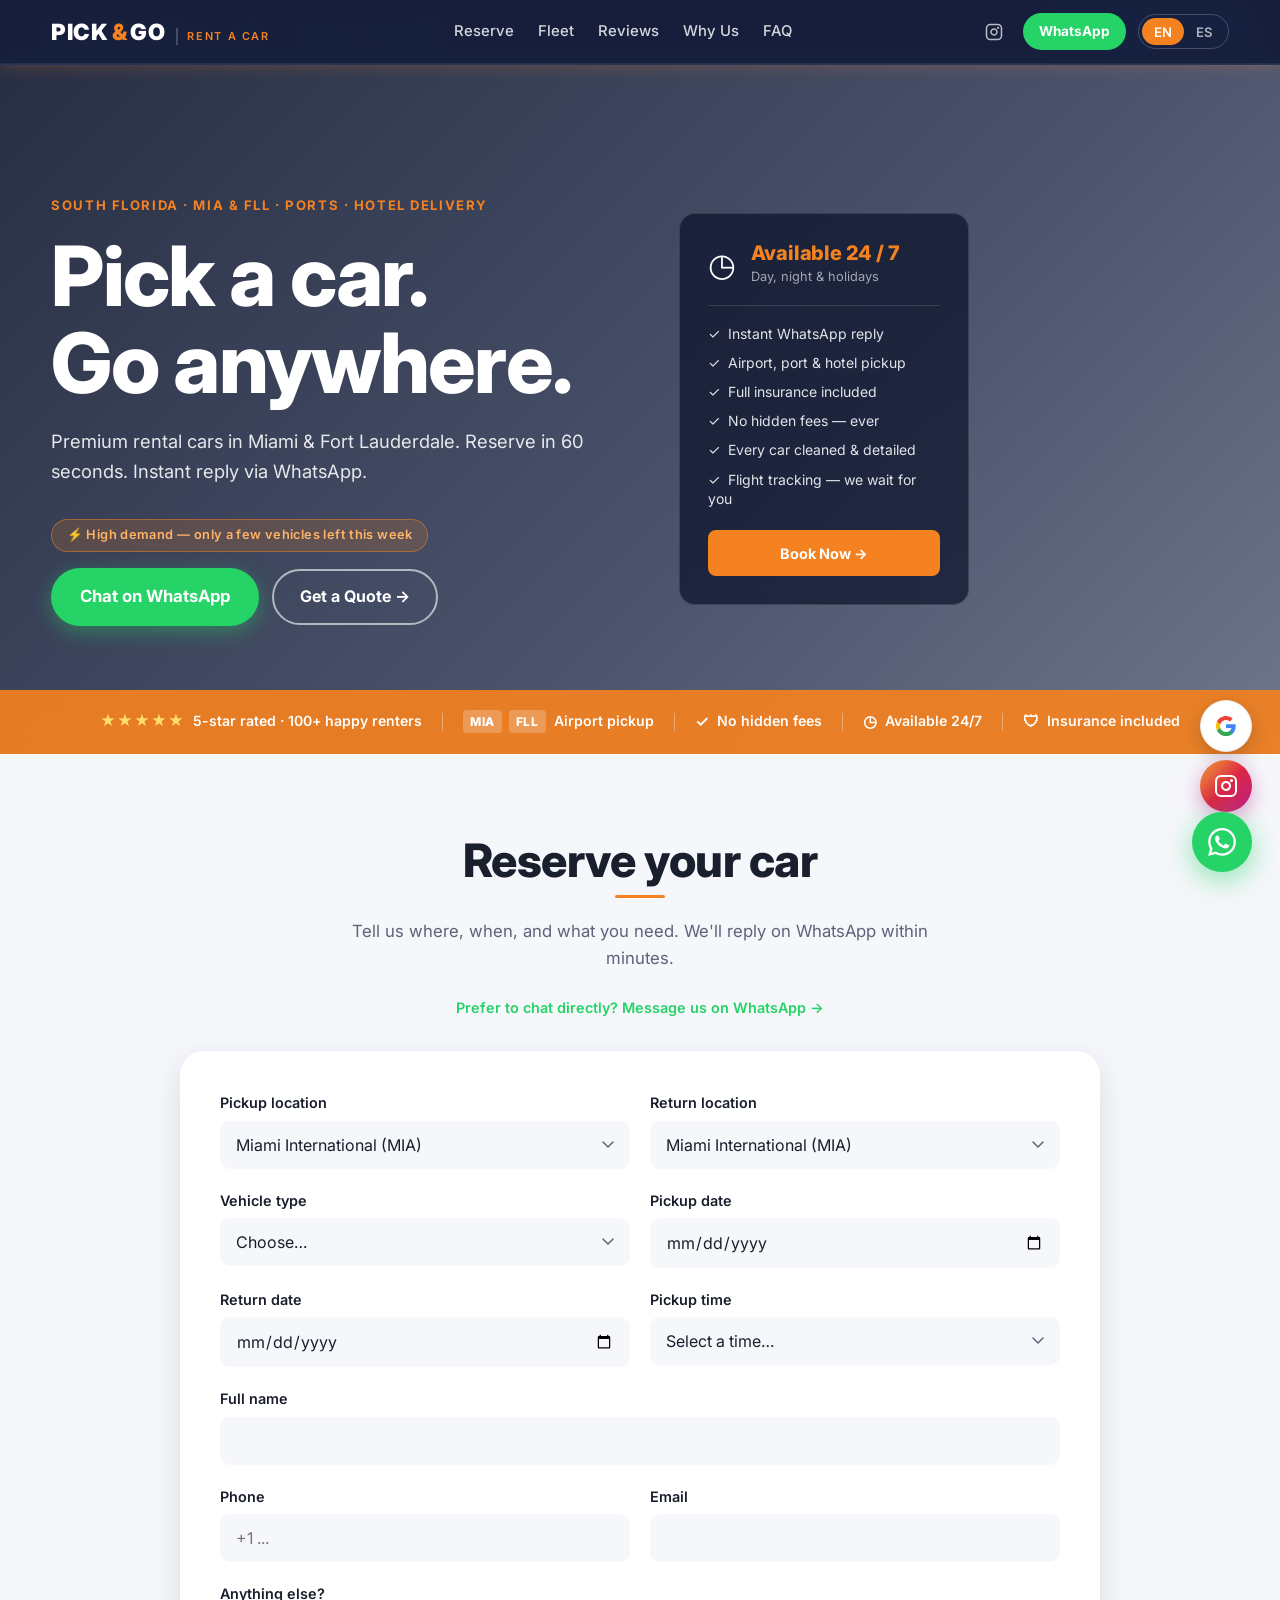
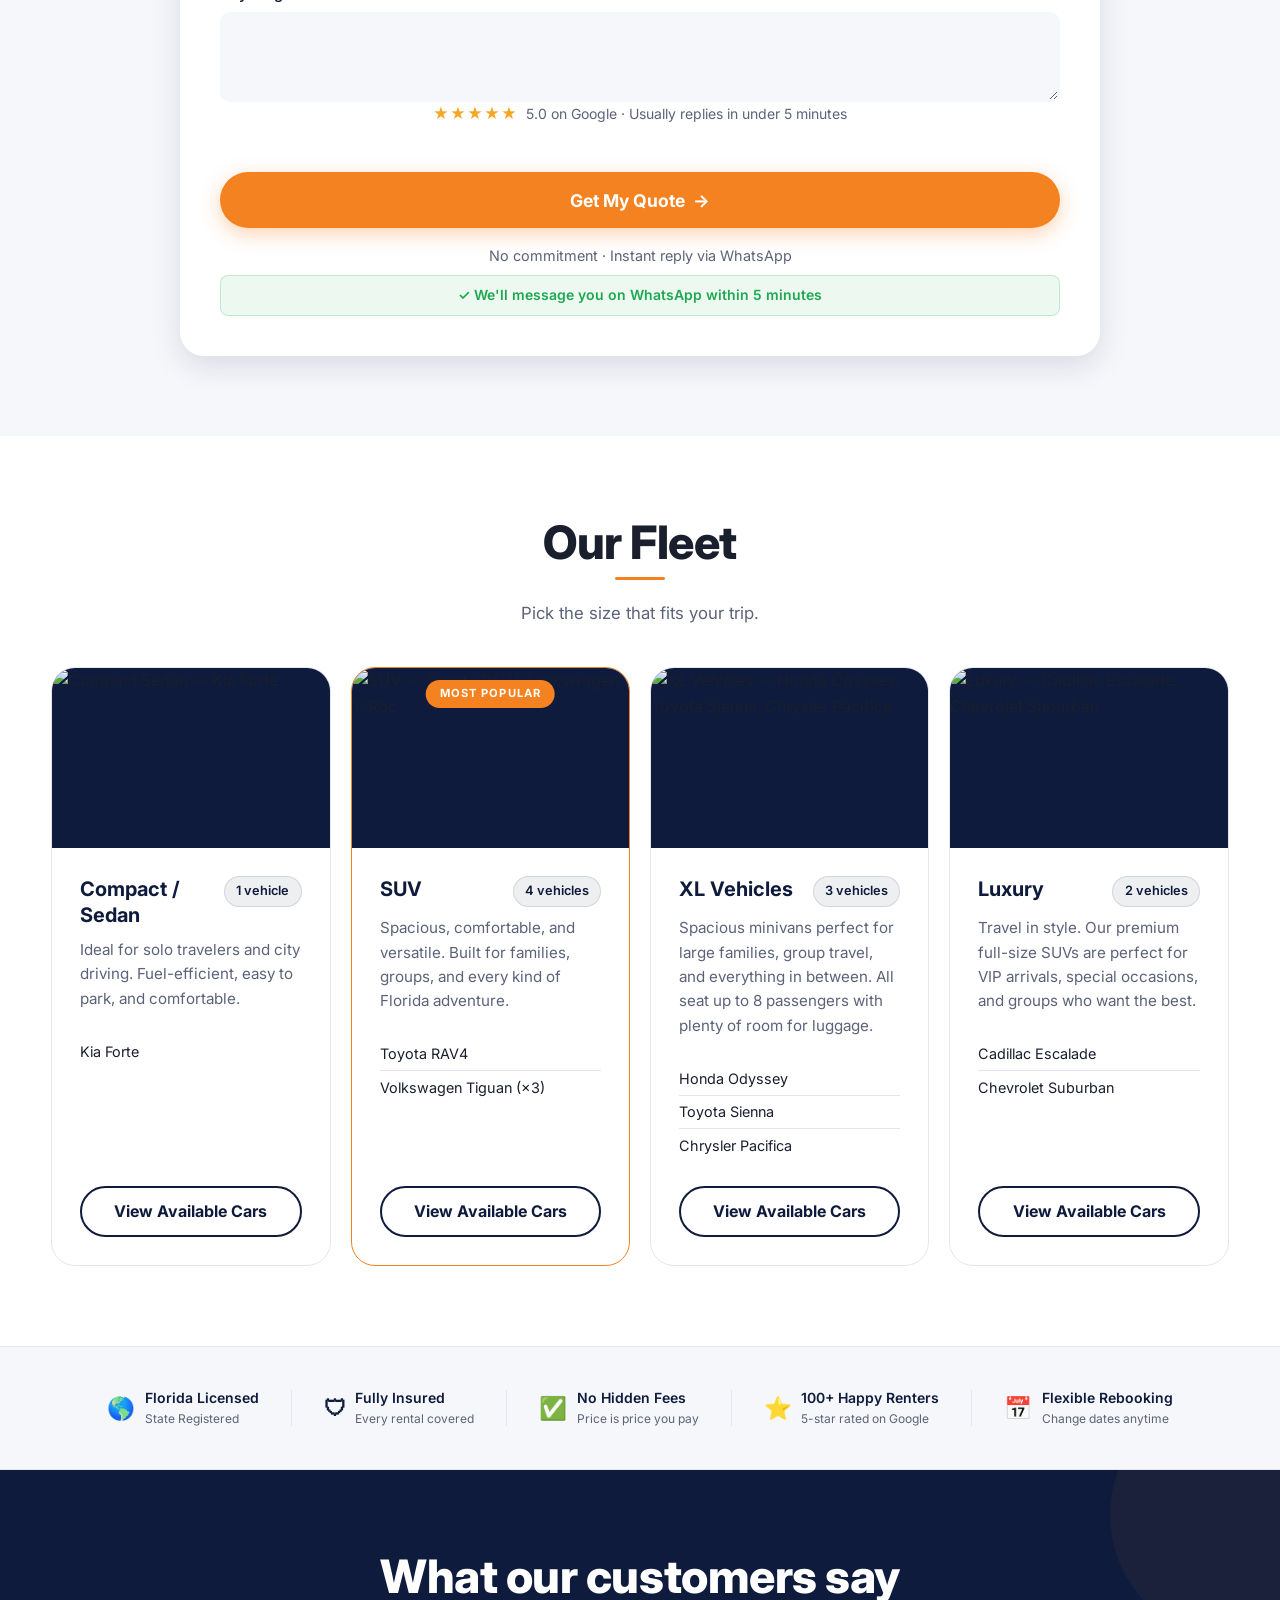
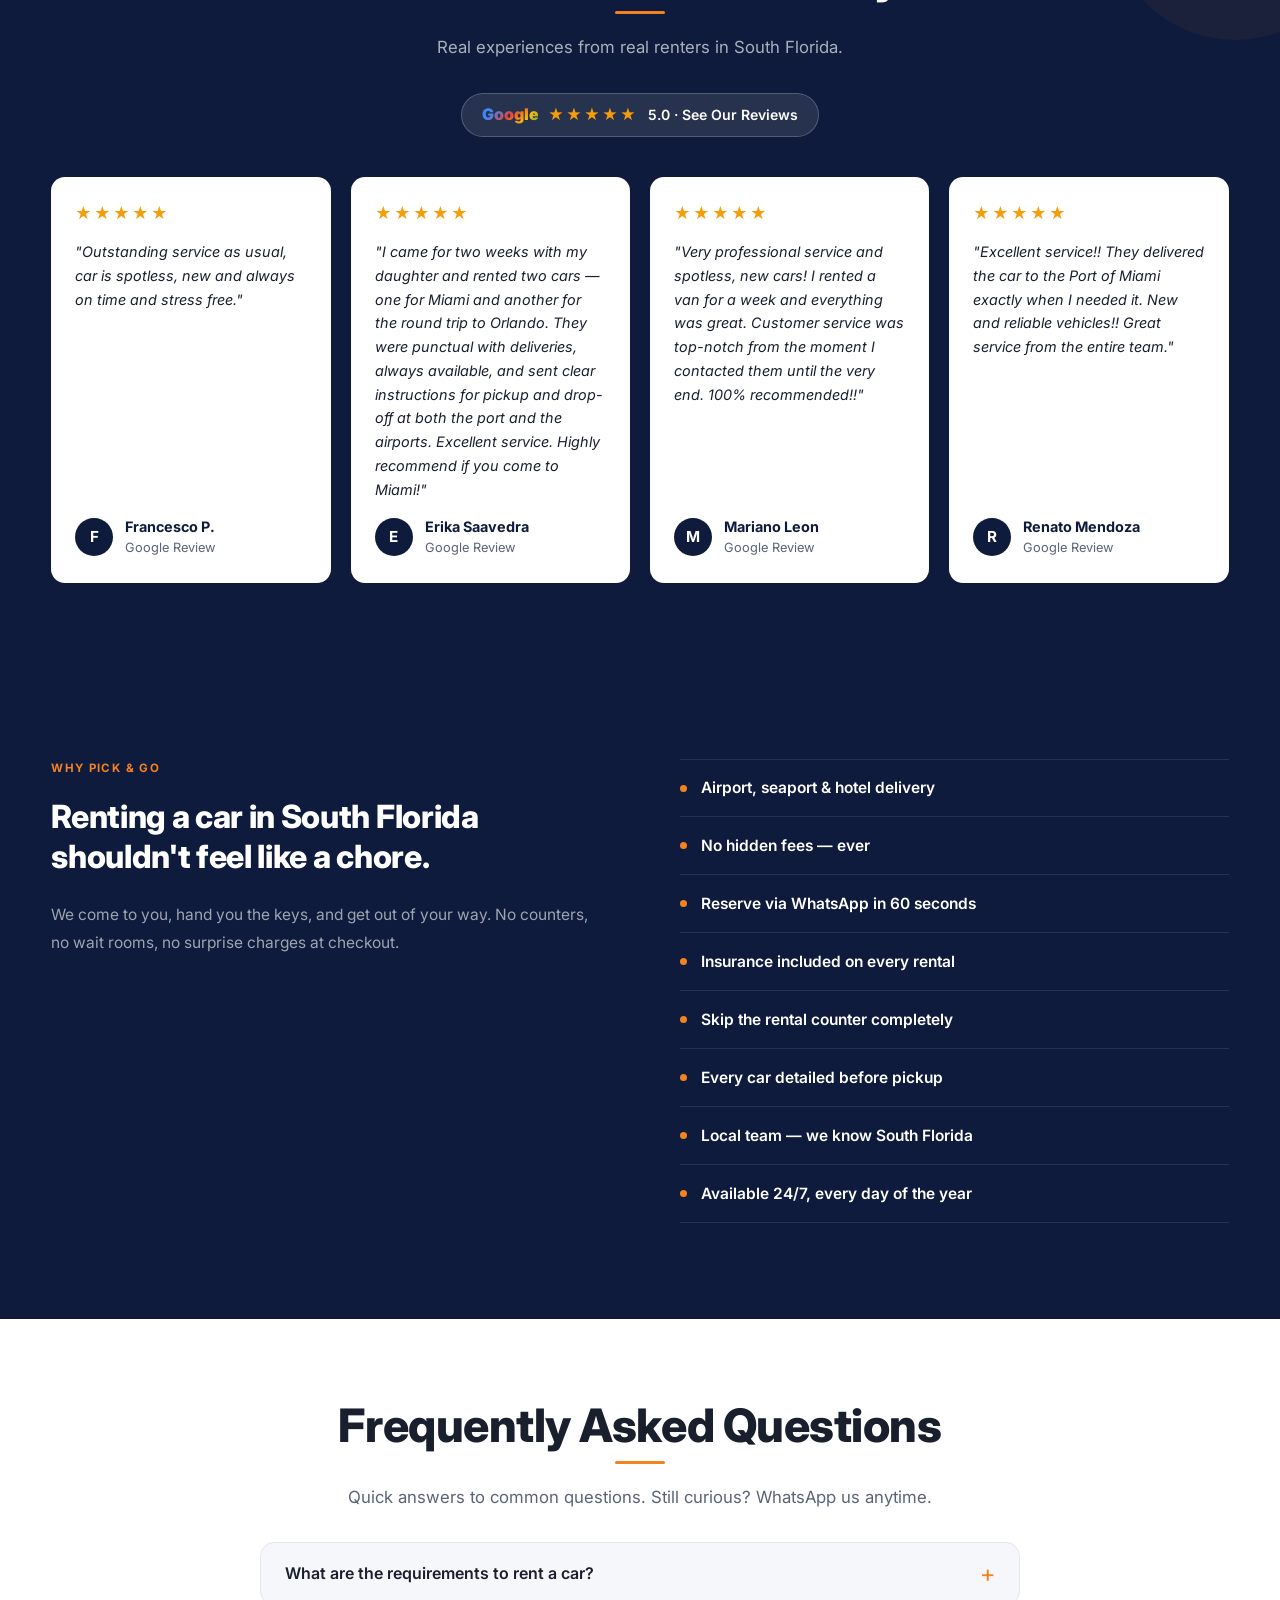
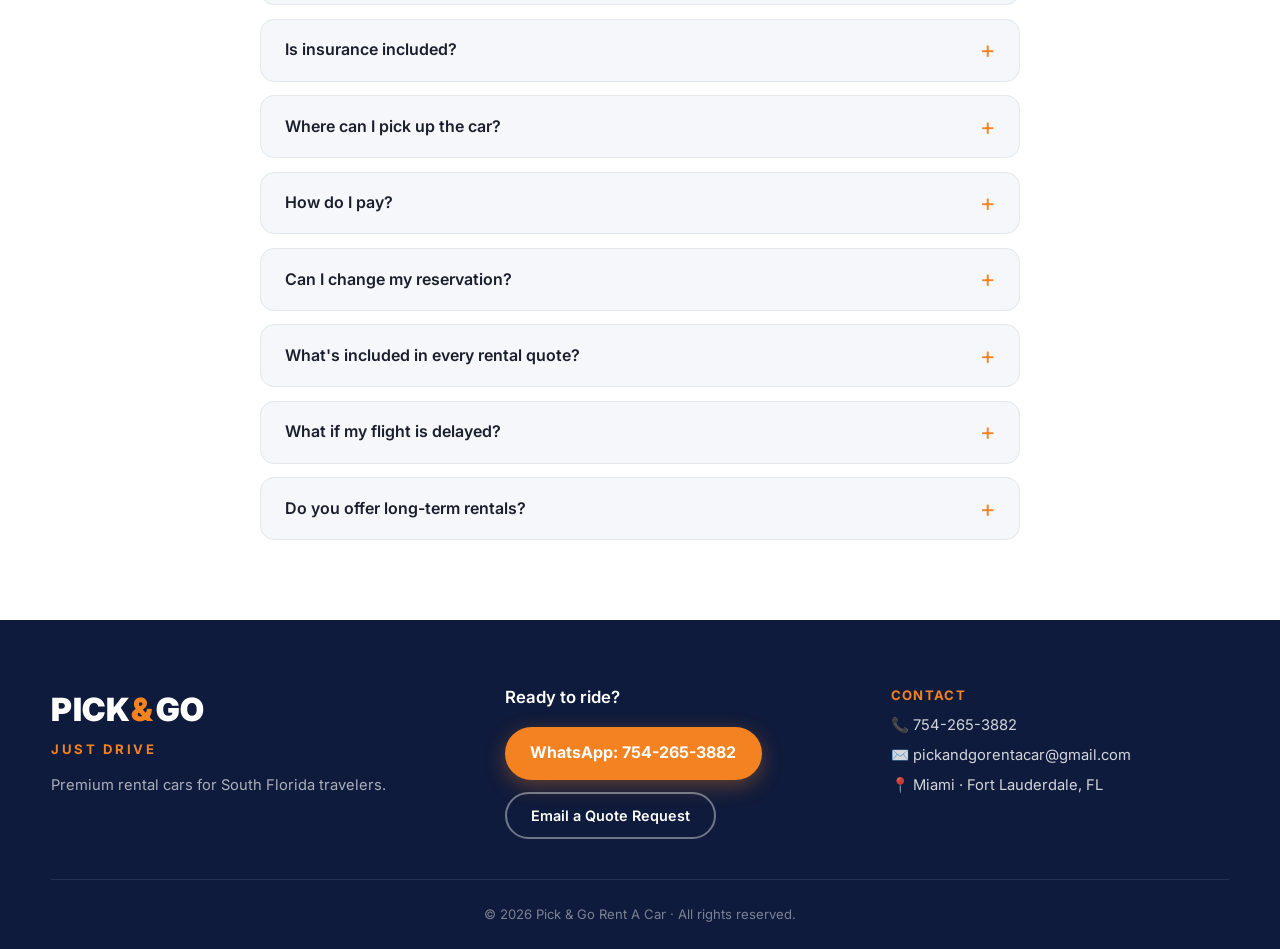
==== index.html @ 14bf7887 "Fix: accurate cancellation policy, 24/7 copy, bilingual urgency badge, clean WhatsApp message, auto " ====
<!DOCTYPE html>
<html lang="en">
<head>
  <meta charset="UTF-8" />
  <meta name="viewport" content="width=device-width, initial-scale=1.0" />
  <title>Pick &amp; Go | Alquiler de Autos Miami — Car Rental MIA, FLL &amp; Cruise Ports</title>
  <meta name="description" content="Renta de autos en Miami y Fort Lauderdale. Entrega en aeropuerto MIA, FLL, puertos y hoteles. Disponibles 24/7. Sin filas, sin cargos ocultos. Car rental South Florida — book via WhatsApp in 60 seconds." />

  <!-- Open Graph / Meta Ads -->
  <meta property="og:type" content="website" />
  <meta property="og:site_name" content="Pick &amp; Go Rent A Car" />
  <meta property="og:title" content="Pick &amp; Go Rent A Car — South Florida's Best Rental" />
  <meta property="og:description" content="Premium rental cars in Miami &amp; Fort Lauderdale. Meet you at the airport. No hidden fees. Book via WhatsApp in 60 seconds." />
  <meta property="og:image" content="https://images.unsplash.com/photo-1617170708704-3189ba27e822?w=1200&q=80&auto=format&fit=crop" />
  <meta property="og:url" content="https://www.pickandgorentals.com/" />
  <meta name="twitter:card" content="summary_large_image" />

  <!-- =====================================================
    META PIXEL — Paste your Pixel ID here before launching ads
    Replace YOUR_PIXEL_ID with the number from Meta Events Manager
    =====================================================
  <script>
    !function(f,b,e,v,n,t,s){if(f.fbq)return;n=f.fbq=function(){n.callMethod?
    n.callMethod.apply(n,arguments):n.queue.push(arguments)};if(!f._fbq)f._fbq=n;
    n.push=n;n.loaded=!0;n.version='2.0';n.queue=[];t=b.createElement(e);t.async=!0;
    t.src=v;s=b.getElementsByTagName(e)[0];s.parentNode.insertBefore(t,s)}(window,
    document,'script','https://connect.facebook.net/en_US/fbevents.js');
    fbq('init', 'YOUR_PIXEL_ID');
    fbq('track', 'PageView');
  </script>
  <noscript><img height="1" width="1" style="display:none"
    src="https://www.facebook.com/tr?id=YOUR_PIXEL_ID&ev=PageView&noscript=1"/></noscript>
  -->

  <link rel="canonical" href="https://www.pickandgorentals.com/" />
  <meta name="google-site-verification" content="sjt4psduFDOPT5f1O_OFgKk6bYY7XU_EoglrVCyi290" />
  <link rel="preconnect" href="https://fonts.googleapis.com">
  <link rel="preconnect" href="https://fonts.gstatic.com" crossorigin>
  <link href="https://fonts.googleapis.com/css2?family=Inter:wght@400;500;600;700;800;900&display=swap" rel="stylesheet">
  <link rel="stylesheet" href="styles.css" />
  <script type="application/ld+json">
  {
    "@context": "https://schema.org",
    "@graph": [
      {
        "@type": ["LocalBusiness", "CarRental"],
        "@id": "https://www.pickandgorentals.com/#business",
        "name": "Pick & Go Rent A Car",
        "url": "https://www.pickandgorentals.com/",
        "telephone": "+17542653882",
        "email": "pickandgorentacar@gmail.com",
        "description": "South Florida car rental available 24/7. Airport pickup at Miami (MIA) and Fort Lauderdale (FLL), Port of Miami, Port of Fort Lauderdale, and hotel delivery. No hidden fees. Full collision and liability insurance included. Flight tracking. Book via WhatsApp in 60 seconds.",
        "priceRange": "$$",
        "currenciesAccepted": "USD",
        "paymentAccepted": "Credit Card",
        "openingHours": "Mo-Su 00:00-23:59",
        "areaServed": [
          {"@type": "City", "name": "Miami", "addressRegion": "FL"},
          {"@type": "City", "name": "Fort Lauderdale", "addressRegion": "FL"},
          {"@type": "City", "name": "Weston", "addressRegion": "FL"},
          {"@type": "State", "name": "South Florida"}
        ],
        "address": {
          "@type": "PostalAddress",
          "addressLocality": "Weston",
          "addressRegion": "FL",
          "addressCountry": "US"
        },
        "sameAs": ["https://www.instagram.com/pickandgo_rentacar"],
        "aggregateRating": {
          "@type": "AggregateRating",
          "ratingValue": "5.0",
          "reviewCount": "4",
          "bestRating": "5",
          "worstRating": "1"
        },
        "hasOfferCatalog": {
          "@type": "OfferCatalog",
          "name": "Rental Vehicles",
          "itemListElement": [
            {
              "@type": "Offer",
              "name": "Sedan — Kia Forte",
              "description": "Compact sedan, seats 5. Perfect for solo travelers or couples visiting Miami."
            },
            {
              "@type": "Offer",
              "name": "SUV — Toyota RAV4 / Volkswagen Tiguan",
              "description": "Mid-size SUV, seats 5. Ideal for families and groups exploring South Florida."
            },
            {
              "@type": "Offer",
              "name": "XL Minivan — Honda Odyssey / Toyota Sienna / Chrysler Pacifica",
              "description": "Full-size minivan, seats 7–8. Best for large families and groups arriving at MIA or FLL."
            },
            {
              "@type": "Offer",
              "name": "Luxury SUV — Cadillac Escalade / Chevrolet Suburban",
              "description": "Premium full-size SUV, seats 7–8. Luxury travel in Miami with all amenities included."
            }
          ]
        }
      },
      {
        "@type": "FAQPage",
        "@id": "https://www.pickandgorentals.com/#faq",
        "mainEntity": [
          {
            "@type": "Question",
            "name": "What are the requirements to rent a car?",
            "acceptedAnswer": {
              "@type": "Answer",
              "text": "Driver must be 21 or older with a valid driver's license (any country, Latin alphabet) and a major credit card in their own name. We may request a refundable security deposit at pickup."
            }
          },
          {
            "@type": "Question",
            "name": "Is insurance included in the rental?",
            "acceptedAnswer": {
              "@type": "Answer",
              "text": "Yes, every rental comes with full collision and liability insurance. No add-ons needed."
            }
          },
          {
            "@type": "Question",
            "name": "Where can I pick up the car?",
            "acceptedAnswer": {
              "@type": "Answer",
              "text": "Miami International Airport (MIA), Fort Lauderdale Airport (FLL), Port of Miami, Port of Fort Lauderdale, or your hotel or residence. We meet you at arrivals — no shuttle, no walk, no wait."
            }
          },
          {
            "@type": "Question",
            "name": "How do I pay for my rental?",
            "acceptedAnswer": {
              "@type": "Answer",
              "text": "We accept all major credit cards. The card must be in the primary driver's name. A refundable security deposit is held at pickup and released after the car is returned."
            }
          },
          {
            "@type": "Question",
            "name": "Can I change or cancel my reservation?",
            "acceptedAnswer": {
              "@type": "Answer",
              "text": "Yes — you can change your reservation to a different date at any time. The amount paid stays as credit toward your rescheduled rental. All reservations are non-refundable. Please notify us at least 2 days before your original pickup date."
            }
          },
          {
            "@type": "Question",
            "name": "What is included in every rental quote?",
            "acceptedAnswer": {
              "@type": "Answer",
              "text": "Every quote includes: full collision and liability insurance, unlimited mileage within Florida, all toll fees covered (no SunPass needed), one additional registered driver at no extra charge, and airport, seaport, and hotel delivery fees. The price quoted is the price you pay — no hidden fees."
            }
          },
          {
            "@type": "Question",
            "name": "What happens if my flight is delayed?",
            "acceptedAnswer": {
              "@type": "Answer",
              "text": "We track your flight. Whether you land early or late, we will be there. No extra charge for flight delays."
            }
          },
          {
            "@type": "Question",
            "name": "Do you offer weekly or monthly rental rates?",
            "acceptedAnswer": {
              "@type": "Answer",
              "text": "Yes — weekly and monthly rates are available with a discount. Mention your dates in the inquiry form and we will send a custom quote."
            }
          }
        ]
      }
    ]
  }
  </script>
</head>
<body>

  <!-- ============ HEADER ============ -->
  <header class="site-header" id="site-header">
    <div class="container header-inner">
      <a href="#top" class="brand">
        <span class="brand-pick">PICK</span><span class="brand-amp">&amp;</span><span class="brand-go">GO</span>
        <span class="brand-tag">RENT A CAR</span>
      </a>
      <nav class="header-nav" aria-label="Primary">
        <a href="#reserve" data-i18n="nav.reserve">Reserve</a>
        <a href="#fleet" data-i18n="nav.fleet">Fleet</a>
        <a href="#reviews" data-i18n="nav.reviews">Reviews</a>
        <a href="#why" data-i18n="nav.why">Why Us</a>
        <a href="#faq" data-i18n="nav.faq">FAQ</a>
      </nav>
      <div class="header-right">
        <a class="btn-ig-header"
           href="https://instagram.com/pickandgo_rentacar"
           target="_blank" rel="noopener" aria-label="Instagram @pickandgo_rentacar">
          <svg width="18" height="18" viewBox="0 0 24 24" fill="none" stroke="currentColor" stroke-width="2" stroke-linecap="round" stroke-linejoin="round" aria-hidden="true"><rect x="2" y="2" width="20" height="20" rx="5" ry="5"/><path d="M16 11.37A4 4 0 1 1 12.63 8 4 4 0 0 1 16 11.37z"/><line x1="17.5" y1="6.5" x2="17.51" y2="6.5" stroke-width="3"/></svg>
        </a>
        <a class="btn btn-wa-header"
           href="https://wa.me/17542653882?text=Hi%20Pick%20%26%20Go%20%E2%80%94%20I%27d%20like%20to%20rent%20a%20car."
           target="_blank" rel="noopener" data-i18n="nav.whatsapp">
          WhatsApp
        </a>
        <div class="lang-switch" role="group" aria-label="Language">
          <button type="button" class="lang-btn is-active" data-lang="en">EN</button>
          <button type="button" class="lang-btn" data-lang="es">ES</button>
        </div>
        <button class="nav-toggle" id="nav-toggle" aria-label="Open menu" aria-expanded="false" aria-controls="mobile-nav">
          <span class="hamburger-bar"></span>
          <span class="hamburger-bar"></span>
          <span class="hamburger-bar"></span>
        </button>
      </div>
    </div>
  </header>

  <!-- ============ STICKY DESKTOP BOOK BAR ============ -->
  <div class="sticky-book-bar" id="stickyBookBar">
    <span class="sticky-tagline">South Florida's fastest car rental — meet you at the airport</span>
    <a href="https://wa.me/17542653882?text=Hi%20Pick%20%26%20Go%20%E2%80%94%20I%27d%20like%20to%20rent%20a%20car."
       class="btn-sticky-wa" target="_blank" rel="noopener">
      <svg width="16" height="16" viewBox="0 0 24 24" fill="currentColor"><path d="M17.472 14.382c-.297-.149-1.758-.867-2.03-.967-.273-.099-.471-.148-.67.15-.197.297-.767.966-.94 1.164-.173.199-.347.223-.644.075-.297-.15-1.255-.463-2.39-1.475-.883-.788-1.48-1.761-1.653-2.059-.173-.297-.018-.458.13-.606.134-.133.298-.347.446-.52.149-.174.198-.298.298-.497.099-.198.05-.371-.025-.52-.075-.149-.669-1.612-.916-2.207-.242-.579-.487-.5-.669-.51-.173-.008-.371-.01-.57-.01-.198 0-.52.074-.792.372-.272.297-1.04 1.016-1.04 2.479 0 1.462 1.065 2.875 1.213 3.074.149.198 2.096 3.2 5.077 4.487.709.306 1.262.489 1.694.625.712.227 1.36.195 1.871.118.571-.085 1.758-.719 2.006-1.413.248-.694.248-1.289.173-1.413-.074-.124-.272-.198-.57-.347m-5.421 7.403h-.004a9.87 9.87 0 01-5.031-1.378l-.361-.214-3.741.982.998-3.648-.235-.374a9.86 9.86 0 01-1.51-5.26c.001-5.45 4.436-9.884 9.888-9.884 2.64 0 5.122 1.03 6.988 2.898a9.825 9.825 0 012.893 6.994c-.003 5.45-4.437 9.884-9.885 9.884m8.413-18.297A11.815 11.815 0 0012.05 0C5.495 0 .16 5.335.157 11.892c0 2.096.547 4.142 1.588 5.945L.057 24l6.305-1.654a11.882 11.882 0 005.683 1.448h.005c6.554 0 11.89-5.335 11.893-11.893a11.821 11.821 0 00-3.48-8.413Z"/></svg>
      Book on WhatsApp
    </a>
  </div>

  <!-- ============ MOBILE NAV DRAWER ============ -->
  <div class="mobile-nav" id="mobile-nav" aria-hidden="true">
    <nav class="mobile-nav-links">
      <a href="#reserve" data-i18n="nav.reserve">Reserve</a>
      <a href="#fleet" data-i18n="nav.fleet">Fleet</a>
      <a href="#reviews" data-i18n="nav.reviews">Reviews</a>
      <a href="#why" data-i18n="nav.why">Why Us</a>
      <a href="#faq" data-i18n="nav.faq">FAQ</a>
    </nav>
    <a class="btn btn-primary btn-wa-mobile"
       href="https://wa.me/17542653882?text=Hi%20Pick%20%26%20Go%20%E2%80%94%20I%27d%20like%20to%20rent%20a%20car."
       target="_blank" rel="noopener" data-i18n="mobile.ctaDrawer">
      Chat on WhatsApp: 754-265-3882
    </a>
  </div>

  <!-- ============ HERO ============ -->
  <section id="top" class="hero">
    <div class="hero-bg" aria-hidden="true"></div>
    <div class="hero-overlay" aria-hidden="true"></div>
    <div class="container hero-inner">
      <div class="hero-text">
        <span class="eyebrow" data-i18n="hero.eyebrow">South Florida · MIA &amp; FLL · Ports · Hotel Delivery</span>
        <h1 data-i18n="hero.title">Pick a car.<br/>Go anywhere.</h1>
        <p data-i18n="hero.subtitle">Premium rental cars in Miami &amp; Fort Lauderdale. Reserve in 60 seconds. Instant reply via WhatsApp.</p>
        <div class="hero-urgency" data-i18n="hero.urgency">&#9889; High demand — only a few vehicles left this week</div>
        <div class="hero-cta-group">
          <a href="https://wa.me/17542653882?text=Hi%20Pick%20%26%20Go%20%E2%80%94%20I%27d%20like%20to%20rent%20a%20car."
             class="btn btn-wa-hero" target="_blank" rel="noopener" data-i18n="hero.ctaWa">
            <svg class="wa-icon" width="20" height="20" viewBox="0 0 24 24" fill="currentColor"><path d="M17.472 14.382c-.297-.149-1.758-.867-2.03-.967-.273-.099-.471-.148-.67.15-.197.297-.767.966-.94 1.164-.173.199-.347.223-.644.075-.297-.15-1.255-.463-2.39-1.475-.883-.788-1.48-1.761-1.653-2.059-.173-.297-.018-.458.13-.606.134-.133.298-.347.446-.52.149-.174.198-.298.298-.497.099-.198.05-.371-.025-.52-.075-.149-.669-1.612-.916-2.207-.242-.579-.487-.5-.669-.51-.173-.008-.371-.01-.57-.01-.198 0-.52.074-.792.372-.272.297-1.04 1.016-1.04 2.479 0 1.462 1.065 2.875 1.213 3.074.149.198 2.096 3.2 5.077 4.487.709.306 1.262.489 1.694.625.712.227 1.36.195 1.871.118.571-.085 1.758-.719 2.006-1.413.248-.694.248-1.289.173-1.413-.074-.124-.272-.198-.57-.347m-5.421 7.403h-.004a9.87 9.87 0 01-5.031-1.378l-.361-.214-3.741.982.998-3.648-.235-.374a9.86 9.86 0 01-1.51-5.26c.001-5.45 4.436-9.884 9.888-9.884 2.64 0 5.122 1.03 6.988 2.898a9.825 9.825 0 012.893 6.994c-.003 5.45-4.437 9.884-9.885 9.884m8.413-18.297A11.815 11.815 0 0012.05 0C5.495 0 .16 5.335.157 11.892c0 2.096.547 4.142 1.588 5.945L.057 24l6.305-1.654a11.882 11.882 0 005.683 1.448h.005c6.554 0 11.89-5.335 11.893-11.893a11.821 11.821 0 00-3.48-8.413Z"/></svg>
            Chat on WhatsApp
          </a>
          <a href="#reserve" class="btn btn-outline-white" data-i18n="hero.ctaForm">Get a Quote &rarr;</a>
        </div>
      </div>

      <div class="hero-features" aria-hidden="true">
        <div class="hf-top">
          <span class="hf-clock">&#9719;</span>
          <div>
            <div class="hf-available">Available 24 / 7</div>
            <div class="hf-sub">Day, night &amp; holidays</div>
          </div>
        </div>
        <div class="hf-divider"></div>
        <ul class="hf-list">
          <li>&#10003;&nbsp; Instant WhatsApp reply</li>
          <li>&#10003;&nbsp; Airport, port &amp; hotel pickup</li>
          <li>&#10003;&nbsp; Full insurance included</li>
          <li>&#10003;&nbsp; No hidden fees — ever</li>
          <li>&#10003;&nbsp; Every car cleaned &amp; detailed</li>
          <li>&#10003;&nbsp; Flight tracking — we wait for you</li>
        </ul>
        <a href="https://wa.me/17542653882?text=Hi%20Pick%20%26%20Go%20%E2%80%94%20I%27d%20like%20to%20rent%20a%20car."
           class="hf-cta" target="_blank" rel="noopener">
          Book Now &rarr;
        </a>
      </div>
    </div>

    <!-- Trust bar -->
    <div class="trust-bar">
      <div class="container trust-inner">
        <div class="trust-item">
          <span class="trust-stars" aria-hidden="true">&#9733;&#9733;&#9733;&#9733;&#9733;</span>
          <span data-i18n="trust.rating">5-star rated · <span data-count="100" class="count-up">100+</span> happy renters</span>
        </div>
        <div class="trust-divider" aria-hidden="true"></div>
        <div class="trust-item">
          <span class="trust-airport">
            <span class="airport-badge">MIA</span>
            <span class="airport-badge">FLL</span>
          </span>
          <span>Airport pickup</span>
        </div>
        <div class="trust-divider" aria-hidden="true"></div>
        <div class="trust-item">
          <span class="trust-check" aria-hidden="true">&#10003;</span>
          <span data-i18n="trust.fees">No hidden fees</span>
        </div>
        <div class="trust-divider" aria-hidden="true"></div>
        <div class="trust-item">
          <span class="trust-check" aria-hidden="true">&#9719;</span>
          <span data-i18n="trust.service">Available 24/7</span>
        </div>
        <div class="trust-divider" aria-hidden="true"></div>
        <div class="trust-item">
          <span class="trust-check" aria-hidden="true">&#128737;</span>
          <span data-i18n="trust.insurance">Insurance included</span>
        </div>
      </div>
    </div>
  </section>

  <!-- ============ INQUIRY FORM ============ -->
  <section id="reserve" class="reserve">
    <div class="container">
      <h2 data-i18n="form.title">Reserve your car</h2>
      <p class="section-sub" data-i18n="form.subtitle">Tell us where, when, and what you need. We'll reply on WhatsApp within minutes.</p>
      <p class="form-skip-wa">
        <a href="https://wa.me/17542653882?text=Hola%20Pick%20%26%20Go%20%E2%80%94%20quisiera%20rentar%20un%20auto." target="_blank" rel="noopener" data-i18n="form.skipWa">Prefer to chat directly? Message us on WhatsApp →</a>
      </p>

      <form
        class="reserve-form"
        name="pickandgo-inquiry"
        method="POST"
        data-netlify="true"
        netlify-honeypot="bot-field"
      >
        <input type="hidden" name="form-name" value="pickandgo-inquiry" />
        <p class="hp"><label>Don't fill this out: <input name="bot-field" /></label></p>

        <div class="form-grid">
          <div class="form-field">
            <label for="pickup_location" data-i18n="form.pickupLoc">Pickup location</label>
            <select id="pickup_location" name="pickup_location" required>
              <option value="Miami International (MIA)" data-i18n="form.locMIA">Miami International (MIA)</option>
              <option value="Fort Lauderdale (FLL)" data-i18n="form.locFLL">Fort Lauderdale (FLL)</option>
              <option value="Port of Miami" data-i18n="form.locPortMia">Port of Miami</option>
              <option value="Port of Fort Lauderdale" data-i18n="form.locPortFll">Port of Fort Lauderdale</option>
              <option value="Hotel / Residence" data-i18n="form.locHotel">Hotel / Residence</option>
            </select>
          </div>

          <div class="form-field">
            <label for="return_location" data-i18n="form.returnLoc">Return location</label>
            <select id="return_location" name="return_location" required>
              <option value="Miami International (MIA)" data-i18n="form.locMIA">Miami International (MIA)</option>
              <option value="Fort Lauderdale (FLL)" data-i18n="form.locFLL">Fort Lauderdale (FLL)</option>
              <option value="Port of Miami" data-i18n="form.locPortMia">Port of Miami</option>
              <option value="Port of Fort Lauderdale" data-i18n="form.locPortFll">Port of Fort Lauderdale</option>
              <option value="Hotel / Residence" data-i18n="form.locHotel">Hotel / Residence</option>
            </select>
          </div>

          <div class="form-field">
            <label for="vehicle_type" data-i18n="form.vehicle">Vehicle type</label>
            <select id="vehicle_type" name="vehicle_type" required>
              <option value="" data-i18n="form.choose">Choose&hellip;</option>
              <option value="Compact / Sedan" data-i18n="form.catSedan">Compact / Sedan</option>
              <option value="SUV" data-i18n="form.catSUV">SUV</option>
              <option value="XL Vehicle" data-i18n="form.catMinivan">XL Vehicle (up to 8 seats)</option>
              <option value="Luxury" data-i18n="form.catLuxury">Luxury (Escalade / Suburban)</option>
              <option value="No preference" data-i18n="form.catAny">No preference &mdash; recommend one</option>
            </select>
          </div>

          <div class="form-field">
            <label for="pickup_date" data-i18n="form.pickupDate">Pickup date</label>
            <input type="date" id="pickup_date" name="pickup_date" required />
          </div>

          <div class="form-field">
            <label for="return_date" data-i18n="form.returnDate">Return date</label>
            <input type="date" id="return_date" name="return_date" required />
          </div>

          <div class="form-field">
            <label for="pickup_time" data-i18n="form.pickupTime">Pickup time</label>
            <select id="pickup_time" name="pickup_time" required>
              <option value="" disabled selected>Select a time&hellip;</option>
              <option value="12:00 AM">12:00 AM (Midnight)</option>
              <option value="1:00 AM">1:00 AM</option>
              <option value="2:00 AM">2:00 AM</option>
              <option value="3:00 AM">3:00 AM</option>
              <option value="4:00 AM">4:00 AM</option>
              <option value="5:00 AM">5:00 AM</option>
              <option value="6:00 AM">6:00 AM</option>
              <option value="7:00 AM">7:00 AM</option>
              <option value="8:00 AM">8:00 AM</option>
              <option value="9:00 AM">9:00 AM</option>
              <option value="10:00 AM">10:00 AM</option>
              <option value="11:00 AM">11:00 AM</option>
              <option value="12:00 PM">12:00 PM (Noon)</option>
              <option value="1:00 PM">1:00 PM</option>
              <option value="2:00 PM">2:00 PM</option>
              <option value="3:00 PM">3:00 PM</option>
              <option value="4:00 PM">4:00 PM</option>
              <option value="5:00 PM">5:00 PM</option>
              <option value="6:00 PM">6:00 PM</option>
              <option value="7:00 PM">7:00 PM</option>
              <option value="8:00 PM">8:00 PM</option>
              <option value="9:00 PM">9:00 PM</option>
              <option value="10:00 PM">10:00 PM</option>
              <option value="11:00 PM">11:00 PM</option>
            </select>
          </div>

          <div class="form-field form-field-full">
            <label for="full_name" data-i18n="form.name">Full name</label>
            <input type="text" id="full_name" name="full_name" required autocomplete="name" />
          </div>

          <div class="form-field">
            <label for="phone" data-i18n="form.phone">Phone</label>
            <input type="tel" id="phone" name="phone" required autocomplete="tel" placeholder="+1 ..." />
          </div>

          <div class="form-field">
            <label for="email" data-i18n="form.email">Email <span class="optional" data-i18n="form.optional">(optional)</span></label>
            <input type="email" id="email" name="email" autocomplete="email" />
          </div>

          <div class="form-field form-field-full">
            <label for="notes" data-i18n="form.notes">Anything else? <span class="optional" data-i18n="form.optional">(optional)</span></label>
            <textarea id="notes" name="notes" rows="3" placeholder=""></textarea>
          </div>
        </div>

        <div class="form-trust-row">
          <span class="form-stars">&#9733;&#9733;&#9733;&#9733;&#9733;</span>
          <span data-i18n="form.trustLine">5.0 on Google &middot; Usually replies in under 5 minutes</span>
        </div>
        <button type="submit" class="btn btn-primary btn-large btn-submit" id="form-submit">
          <span data-i18n="form.submit">Get My Quote</span>
          <span class="btn-arrow">&rarr;</span>
        </button>
        <p class="form-note" data-i18n="form.note">No commitment &middot; Instant reply via WhatsApp</p>
        <div class="form-confirm">&#10003; We'll message you on WhatsApp within 5 minutes</div>
      </form>
    </div>
  </section>

  <!-- ============ FLEET ============ -->
  <section id="fleet" class="fleet">
    <div class="container">
      <h2 data-i18n="fleet.title">Our Fleet</h2>
      <p class="section-sub" data-i18n="fleet.subtitle">Pick the size that fits your trip.</p>

      <div class="fleet-grid">

        <!-- Compact / Sedan -->
        <article class="fleet-card" data-modal="sedan">
          <div class="fleet-image">
            <img
              src="https://images.unsplash.com/photo-1623869675781-80aa31012a5a?w=600&q=80&auto=format&fit=crop"
              alt="Compact Sedan — Kia Forte"
              loading="lazy"
              width="600" height="400"
            />
          </div>
          <div class="fleet-card-body">
            <div class="fleet-card-top">
              <h3 data-i18n="fleet.sedan.name">Compact / Sedan</h3>
              <span class="fleet-count">1 vehicle</span>
            </div>
            <p data-i18n="fleet.sedan.desc">Ideal for solo travelers and city driving. Fuel-efficient, easy to park, and comfortable.</p>
            <ul class="fleet-list">
              <li>Kia Forte</li>
            </ul>
            <button type="button" class="btn btn-secondary fleet-modal-btn" data-i18n="fleet.cta">View Available Cars</button>
          </div>
        </article>

        <!-- SUV (featured / most popular) -->
        <article class="fleet-card fleet-card-feature" data-modal="suv">
          <div class="fleet-popular-badge" data-i18n="fleet.popular">Most Popular</div>
          <div class="fleet-image">
            <img
              src="https://images.unsplash.com/photo-1617469767053-d3b523a0b982?w=600&q=80&auto=format&fit=crop"
              alt="SUV — Toyota RAV4, Volkswagen T-Roc"
              loading="lazy"
              width="600" height="400"
            />
          </div>
          <div class="fleet-card-body">
            <div class="fleet-card-top">
              <h3 data-i18n="fleet.suv.name">SUV</h3>
              <span class="fleet-count">4 vehicles</span>
            </div>
            <p data-i18n="fleet.suv.desc">Spacious, comfortable, and versatile. Built for families, groups, and every kind of Florida adventure.</p>
            <ul class="fleet-list">
              <li>Toyota RAV4</li>
              <li>Volkswagen Tiguan (×3)</li>
            </ul>
            <button type="button" class="btn btn-secondary fleet-modal-btn" data-i18n="fleet.cta">View Available Cars</button>
          </div>
        </article>

        <!-- Minivan -->
        <article class="fleet-card" data-modal="minivan">
          <div class="fleet-image">
            <img
              src="https://images.unsplash.com/photo-1737488247093-f4484eac67ae?w=600&q=80&auto=format&fit=crop"
              alt="XL Vehicles — Honda Odyssey, Toyota Sienna, Chrysler Pacifica"
              loading="lazy"
              width="600" height="400"
            />
          </div>
          <div class="fleet-card-body">
            <div class="fleet-card-top">
              <h3 data-i18n="fleet.minivan.name">XL Vehicles</h3>
              <span class="fleet-count">3 vehicles</span>
            </div>
            <p data-i18n="fleet.minivan.desc">Spacious minivans perfect for large families, group travel, and everything in between. All seat up to 8 passengers with plenty of room for luggage.</p>
            <ul class="fleet-list">
              <li>Honda Odyssey</li>
              <li>Toyota Sienna</li>
              <li>Chrysler Pacifica</li>
            </ul>
            <button type="button" class="btn btn-secondary fleet-modal-btn" data-i18n="fleet.cta">View Available Cars</button>
          </div>
        </article>

        <!-- Luxury -->
        <article class="fleet-card" data-modal="luxury">
          <div class="fleet-image">
            <img
              src="https://images.unsplash.com/photo-1683778547049-8d969766b441?w=600&q=80&auto=format&fit=crop"
              alt="Luxury — Cadillac Escalade, Chevrolet Suburban"
              loading="lazy"
              width="600" height="400"
            />
          </div>
          <div class="fleet-card-body">
            <div class="fleet-card-top">
              <h3 data-i18n="fleet.luxury.name">Luxury</h3>
              <span class="fleet-count">2 vehicles</span>
            </div>
            <p data-i18n="fleet.luxury.desc">Travel in style. Our premium full-size SUVs are perfect for VIP arrivals, special occasions, and groups who want the best.</p>
            <ul class="fleet-list">
              <li>Cadillac Escalade</li>
              <li>Chevrolet Suburban</li>
            </ul>
            <button type="button" class="btn btn-secondary fleet-modal-btn" data-i18n="fleet.cta">View Available Cars</button>
          </div>
        </article>

      </div>
    </div>
  </section>

  <!-- ============ TRUST CREDENTIALS ============ -->
  <section class="credentials">
    <div class="container credentials-inner">
      <div class="cred-badge">
        <span class="cred-icon">&#127758;</span>
        <span>Florida Licensed<br/><small>State Registered</small></span>
      </div>
      <div class="cred-divider"></div>
      <div class="cred-badge">
        <span class="cred-icon">&#128737;</span>
        <span>Fully Insured<br/><small>Every rental covered</small></span>
      </div>
      <div class="cred-divider"></div>
      <div class="cred-badge">
        <span class="cred-icon">&#9989;</span>
        <span>No Hidden Fees<br/><small>Price is price you pay</small></span>
      </div>
      <div class="cred-divider"></div>
      <div class="cred-badge">
        <span class="cred-icon">&#11088;</span>
        <span>100+ Happy Renters<br/><small>5-star rated on Google</small></span>
      </div>
      <div class="cred-divider"></div>
      <div class="cred-badge">
        <span class="cred-icon">&#128197;</span>
        <span data-i18n="cred.rebook">Flexible Rebooking<br/><small>Change dates anytime</small></span>
      </div>
    </div>
  </section>

  <!-- ============ REVIEWS ============ -->
  <!-- Update these 4 reviews with real customer quotes as you collect them -->
  <section id="reviews" class="reviews">
    <div class="container">
      <h2 data-i18n="reviews.title">What our customers say</h2>
      <p class="section-sub" data-i18n="reviews.subtitle">Real experiences from real renters in South Florida.</p>
      <div class="google-badge-wrap">
        <a class="google-badge-pill"
           href="https://www.google.com/search?sca_esv=e8b56c3c652e1040&sxsrf=ANbL-n7cTqkbdTKSvxShdJ5PpKPdV7AKxA:1780978365495&si=AL3DRZEsmMGCryMMFSHJ3StBhOdZ2-6yYkXd_doETEE1OR-qOT3UT9Q0zT21IhzlQjdLKtOHNw2s08PCSvA9-8YTrZeCY7npVMgBnilEBLt1qc9nxWIjI25SOd4G2Ju2xTfeKl1hIf8-HBP2LqLZi8vmkX7vtRdJcg%3D%3D&q=PICK+%26+GO+RENT+A+CAR+Weston+Reviews&sa=X&ved=2ahUKEwj6vs-2pfmUAxWbmYQIHRxTBYQQ0bkNegQIPBAF&biw=1920&bih=919&dpr=1"
           target="_blank" rel="noopener" aria-label="See our Google Reviews">
          <span class="google-badge-g">Google</span>
          <span class="google-badge-stars">&#9733;&#9733;&#9733;&#9733;&#9733;</span>
          <span>5.0 &middot; See Our Reviews</span>
        </a>
      </div>
      <div class="reviews-grid">

        <a class="review-card" href="https://www.google.com/search?sca_esv=e8b56c3c652e1040&sxsrf=ANbL-n7cTqkbdTKSvxShdJ5PpKPdV7AKxA:1780978365495&si=AL3DRZEsmMGCryMMFSHJ3StBhOdZ2-6yYkXd_doETEE1OR-qOT3UT9Q0zT21IhzlQjdLKtOHNw2s08PCSvA9-8YTrZeCY7npVMgBnilEBLt1qc9nxWIjI25SOd4G2Ju2xTfeKl1hIf8-HBP2LqLZi8vmkX7vtRdJcg%3D%3D&q=PICK+%26+GO+RENT+A+CAR+Weston+Reviews&sa=X&ved=2ahUKEwj6vs-2pfmUAxWbmYQIHRxTBYQQ0bkNegQIPBAF&biw=1920&bih=919&dpr=1" target="_blank" rel="noopener" aria-label="See our Google Reviews">
          <div class="review-stars" aria-label="5 stars">&#9733;&#9733;&#9733;&#9733;&#9733;</div>
          <p class="review-text" data-i18n="reviews.r1.text">"Outstanding service as usual, car is spotless, new and always on time and stress free."</p>
          <div class="review-author">
            <div class="review-avatar" aria-hidden="true">F</div>
            <div>
              <strong data-i18n="reviews.r1.name">Francesco P.</strong>
              <span data-i18n="reviews.r1.loc">Google Review</span>
            </div>
          </div>
        </a>

        <a class="review-card" href="https://www.google.com/search?sca_esv=e8b56c3c652e1040&sxsrf=ANbL-n7cTqkbdTKSvxShdJ5PpKPdV7AKxA:1780978365495&si=AL3DRZEsmMGCryMMFSHJ3StBhOdZ2-6yYkXd_doETEE1OR-qOT3UT9Q0zT21IhzlQjdLKtOHNw2s08PCSvA9-8YTrZeCY7npVMgBnilEBLt1qc9nxWIjI25SOd4G2Ju2xTfeKl1hIf8-HBP2LqLZi8vmkX7vtRdJcg%3D%3D&q=PICK+%26+GO+RENT+A+CAR+Weston+Reviews&sa=X&ved=2ahUKEwj6vs-2pfmUAxWbmYQIHRxTBYQQ0bkNegQIPBAF&biw=1920&bih=919&dpr=1" target="_blank" rel="noopener" aria-label="See our Google Reviews">
          <div class="review-stars" aria-label="5 stars">&#9733;&#9733;&#9733;&#9733;&#9733;</div>
          <p class="review-text" data-i18n="reviews.r2.text">"I came for two weeks with my daughter and rented two cars — one for Miami and another for the round trip to Orlando. They were punctual with deliveries, always available, and sent clear instructions for pickup and drop-off at both the port and the airports. Excellent service. Highly recommend if you come to Miami!"</p>
          <div class="review-author">
            <div class="review-avatar" aria-hidden="true">E</div>
            <div>
              <strong data-i18n="reviews.r2.name">Erika Saavedra</strong>
              <span data-i18n="reviews.r2.loc">Google Review</span>
            </div>
          </div>
        </a>

        <a class="review-card" href="https://www.google.com/search?sca_esv=e8b56c3c652e1040&sxsrf=ANbL-n7cTqkbdTKSvxShdJ5PpKPdV7AKxA:1780978365495&si=AL3DRZEsmMGCryMMFSHJ3StBhOdZ2-6yYkXd_doETEE1OR-qOT3UT9Q0zT21IhzlQjdLKtOHNw2s08PCSvA9-8YTrZeCY7npVMgBnilEBLt1qc9nxWIjI25SOd4G2Ju2xTfeKl1hIf8-HBP2LqLZi8vmkX7vtRdJcg%3D%3D&q=PICK+%26+GO+RENT+A+CAR+Weston+Reviews&sa=X&ved=2ahUKEwj6vs-2pfmUAxWbmYQIHRxTBYQQ0bkNegQIPBAF&biw=1920&bih=919&dpr=1" target="_blank" rel="noopener" aria-label="See our Google Reviews">
          <div class="review-stars" aria-label="5 stars">&#9733;&#9733;&#9733;&#9733;&#9733;</div>
          <p class="review-text" data-i18n="reviews.r3.text">"Very professional service and spotless, new cars! I rented a van for a week and everything was great. Customer service was top-notch from the moment I contacted them until the very end. 100% recommended!!"</p>
          <div class="review-author">
            <div class="review-avatar" aria-hidden="true">M</div>
            <div>
              <strong data-i18n="reviews.r3.name">Mariano Leon</strong>
              <span data-i18n="reviews.r3.loc">Google Review</span>
            </div>
          </div>
        </a>

        <a class="review-card" href="https://www.google.com/search?sca_esv=e8b56c3c652e1040&sxsrf=ANbL-n7cTqkbdTKSvxShdJ5PpKPdV7AKxA:1780978365495&si=AL3DRZEsmMGCryMMFSHJ3StBhOdZ2-6yYkXd_doETEE1OR-qOT3UT9Q0zT21IhzlQjdLKtOHNw2s08PCSvA9-8YTrZeCY7npVMgBnilEBLt1qc9nxWIjI25SOd4G2Ju2xTfeKl1hIf8-HBP2LqLZi8vmkX7vtRdJcg%3D%3D&q=PICK+%26+GO+RENT+A+CAR+Weston+Reviews&sa=X&ved=2ahUKEwj6vs-2pfmUAxWbmYQIHRxTBYQQ0bkNegQIPBAF&biw=1920&bih=919&dpr=1" target="_blank" rel="noopener" aria-label="See our Google Reviews">
          <div class="review-stars" aria-label="5 stars">&#9733;&#9733;&#9733;&#9733;&#9733;</div>
          <p class="review-text" data-i18n="reviews.r4.text">"Excellent service!! They delivered the car to the Port of Miami exactly when I needed it. New and reliable vehicles!! Great service from the entire team."</p>
          <div class="review-author">
            <div class="review-avatar" aria-hidden="true">R</div>
            <div>
              <strong data-i18n="reviews.r4.name">Renato Mendoza</strong>
              <span data-i18n="reviews.r4.loc">Google Review</span>
            </div>
          </div>
        </a>

      </div>
    </div>
  </section>

  <!-- ============ WHY CHOOSE US ============ -->
  <section id="why" class="why">
    <div class="container">
      <div class="why-split">
        <div class="why-statement">
          <p class="why-label" data-i18n="why.label">Why Pick &amp; Go</p>
          <h2 data-i18n="why.heading">Renting a car in South Florida shouldn't feel like a chore.</h2>
          <p class="why-body" data-i18n="why.body">We come to you, hand you the keys, and get out of your way. No counters, no wait rooms, no surprise charges at checkout.</p>
        </div>
        <ul class="why-list" aria-label="Our advantages">
          <li data-i18n="why.l1">Airport, seaport &amp; hotel delivery</li>
          <li data-i18n="why.l2">No hidden fees — ever</li>
          <li data-i18n="why.l3">Reserve via WhatsApp in 60 seconds</li>
          <li data-i18n="why.l4">Insurance included on every rental</li>
          <li data-i18n="why.l5">Skip the rental counter completely</li>
          <li data-i18n="why.l6">Every car detailed before pickup</li>
          <li data-i18n="why.l7">Local team — we know South Florida</li>
          <li data-i18n="why.l8">Available 7 days a week</li>
        </ul>
      </div>
    </div>
  </section>

  <!-- ============ FAQ ============ -->
  <section id="faq" class="faq">
    <div class="container">
      <h2 data-i18n="faq.title">Frequently Asked Questions</h2>
      <p class="section-sub" data-i18n="faq.subtitle">Quick answers to common questions. Still curious? WhatsApp us anytime.</p>
      <div class="faq-list">
        <details class="faq-item">
          <summary data-i18n="faq.q1">What are the requirements to rent a car?</summary>
          <div data-i18n="faq.a1">Driver must be 21 or older with a valid driver's license (any country, Latin alphabet) and a major credit card in their own name. We may request a refundable security deposit at pickup.</div>
        </details>
        <details class="faq-item">
          <summary data-i18n="faq.q2">Is insurance included?</summary>
          <div data-i18n="faq.a2">Yes, every rental comes with full collision and liability insurance.</div>
        </details>
        <details class="faq-item">
          <summary data-i18n="faq.q3">Where can I pick up the car?</summary>
          <div data-i18n="faq.a3">Miami International Airport (MIA), Fort Lauderdale Airport (FLL), Port of Miami, Port of Fort Lauderdale, or your hotel/residence. We meet you at arrivals — no shuttle, no walk, no wait.</div>
        </details>
        <details class="faq-item">
          <summary data-i18n="faq.q4">How do I pay?</summary>
          <div data-i18n="faq.a4">We accept all major credit cards. The card must be in the primary driver's name. A refundable security deposit is held at pickup and released after the car is returned.</div>
        </details>
        <details class="faq-item">
          <summary data-i18n="faq.q5">Can I change my reservation?</summary>
          <div data-i18n="faq.a5">Yes — you can change your reservation to a different date at any time. The amount paid stays on your account as credit toward your rescheduled rental. Please note all reservations are non-refundable. Just let us know at least 2 days before your original pickup date and we will take care of it.</div>
        </details>
        <details class="faq-item">
          <summary data-i18n="faq.q6">Are there any hidden fees?</summary>
          <div data-i18n="faq.a6">No. The quote we send you on WhatsApp includes all taxes, insurance, and airport fees. The price you see is the price you pay.</div>
        </details>
        <details class="faq-item">
          <summary data-i18n="faq.q7">What if my flight is delayed?</summary>
          <div data-i18n="faq.a7">We track your flight. Whether you land early or late, we'll be there. No extra charge for flight delays.</div>
        </details>
        <details class="faq-item">
          <summary data-i18n="faq.q8">Do you offer long-term rentals?</summary>
          <div data-i18n="faq.a8">Yes — weekly and monthly rates are available with a discount. Mention your dates in the inquiry form and we'll send a custom quote.</div>
        </details>
      </div>
    </div>
  </section>

  <!-- ============ FOOTER ============ -->
  <footer class="site-footer">
    <div class="container footer-inner">
      <div class="footer-brand">
        <div class="footer-logo">
          <span class="brand-pick">PICK</span><span class="brand-amp">&amp;</span><span class="brand-go">GO</span>
        </div>
        <p class="footer-tag">JUST DRIVE</p>
        <p class="footer-desc" data-i18n="footer.desc">Premium rental cars for South Florida travelers.</p>
      </div>
      <div class="footer-cta">
        <p data-i18n="footer.ready">Ready to ride?</p>
        <a class="btn btn-primary"
           href="https://wa.me/17542653882?text=Hi%20Pick%20%26%20Go%20%E2%80%94%20I%27d%20like%20to%20rent%20a%20car."
           target="_blank" rel="noopener">
          WhatsApp: 754-265-3882
        </a>
        <a class="btn btn-outline-footer"
           href="mailto:pickandgorentacar@gmail.com?subject=Car%20Rental%20Inquiry">
          Email a Quote Request
        </a>
      </div>
      <div class="footer-contact">
        <p><strong data-i18n="footer.contact">Contact</strong></p>
        <p>&#128222; <a href="tel:+17542653882">754-265-3882</a></p>
        <p>&#9993;&#65039; <a href="mailto:pickandgorentacar@gmail.com">pickandgorentacar@gmail.com</a></p>
        <p>&#128205; Miami &middot; Fort Lauderdale, FL</p>
      </div>
    </div>
    <div class="footer-bottom container">
      <span>&copy; 2026 Pick &amp; Go Rent A Car &middot; <span data-i18n="footer.rights">All rights reserved.</span></span>
    </div>
  </footer>

  <!-- ============ SUCCESS TOAST ============ -->
  <div id="toast" class="toast" role="alert" aria-live="polite" aria-atomic="true">
    <svg class="toast-icon" width="20" height="20" viewBox="0 0 24 24" fill="none" stroke="currentColor" stroke-width="2.5"><polyline points="20 6 9 17 4 12"></polyline></svg>
    <span id="toast-text"></span>
    <button class="toast-close" id="toast-close" aria-label="Dismiss">&times;</button>
  </div>

  <!-- ============ FLOATING GOOGLE REVIEWS ============ -->
  <a id="floatingGoogle"
     class="floating-google"
     href="https://www.google.com/search?sca_esv=e8b56c3c652e1040&sxsrf=ANbL-n7cTqkbdTKSvxShdJ5PpKPdV7AKxA:1780978365495&si=AL3DRZEsmMGCryMMFSHJ3StBhOdZ2-6yYkXd_doETEE1OR-qOT3UT9Q0zT21IhzlQjdLKtOHNw2s08PCSvA9-8YTrZeCY7npVMgBnilEBLt1qc9nxWIjI25SOd4G2Ju2xTfeKl1hIf8-HBP2LqLZi8vmkX7vtRdJcg%3D%3D&q=PICK+%26+GO+RENT+A+CAR+Weston+Reviews&sa=X&ved=2ahUKEwj6vs-2pfmUAxWbmYQIHRxTBYQQ0bkNegQIPBAF&biw=1920&bih=919&dpr=1"
     target="_blank" rel="noopener" aria-label="See our Google Reviews">
    <svg width="22" height="22" viewBox="0 0 24 24" fill="none" xmlns="http://www.w3.org/2000/svg" aria-hidden="true">
      <path d="M22.56 12.25c0-.78-.07-1.53-.2-2.25H12v4.26h5.92c-.26 1.37-1.04 2.53-2.21 3.31v2.77h3.57c2.08-1.92 3.28-4.74 3.28-8.09z" fill="#4285F4"/>
      <path d="M12 23c2.97 0 5.46-.98 7.28-2.66l-3.57-2.77c-.98.66-2.23 1.06-3.71 1.06-2.86 0-5.29-1.93-6.16-4.53H2.18v2.84C3.99 20.53 7.7 23 12 23z" fill="#34A853"/>
      <path d="M5.84 14.1c-.22-.66-.35-1.36-.35-2.1s.13-1.44.35-2.1V7.06H2.18C1.43 8.55 1 10.22 1 12s.43 3.45 1.18 4.94l3.66-2.84z" fill="#FBBC05"/>
      <path d="M12 5.38c1.62 0 3.06.56 4.21 1.64l3.15-3.15C17.45 2.09 14.97 1 12 1 7.7 1 3.99 3.47 2.18 7.06l3.66 2.84c.87-2.6 3.3-4.52 6.16-4.52z" fill="#EA4335"/>
    </svg>
  </a>

  <!-- ============ FLOATING INSTAGRAM ============ -->
  <a id="floatingIg"
     class="floating-ig"
     href="https://instagram.com/pickandgo_rentacar"
     target="_blank" rel="noopener" aria-label="Follow us on Instagram @pickandgo_rentacar">
    <svg width="24" height="24" viewBox="0 0 24 24" fill="none" stroke="currentColor" stroke-width="2" stroke-linecap="round" stroke-linejoin="round" aria-hidden="true"><rect x="2" y="2" width="20" height="20" rx="5" ry="5"/><path d="M16 11.37A4 4 0 1 1 12.63 8 4 4 0 0 1 16 11.37z"/><line x1="17.5" y1="6.5" x2="17.51" y2="6.5" stroke-width="3"/></svg>
  </a>

  <!-- ============ FLOATING WHATSAPP ============ -->
  <a id="floatingWa"
     class="floating-wa"
     href="https://wa.me/17542653882?text=Hi%20Pick%20%26%20Go%20%E2%80%94%20I%27d%20like%20to%20rent%20a%20car."
     target="_blank" rel="noopener" aria-label="Chat on WhatsApp">
    <svg width="28" height="28" viewBox="0 0 24 24" fill="currentColor"><path d="M17.472 14.382c-.297-.149-1.758-.867-2.03-.967-.273-.099-.471-.148-.67.15-.197.297-.767.966-.94 1.164-.173.199-.347.223-.644.075-.297-.15-1.255-.463-2.39-1.475-.883-.788-1.48-1.761-1.653-2.059-.173-.297-.018-.458.13-.606.134-.133.298-.347.446-.52.149-.174.198-.298.298-.497.099-.198.05-.371-.025-.52-.075-.149-.669-1.612-.916-2.207-.242-.579-.487-.5-.669-.51-.173-.008-.371-.01-.57-.01-.198 0-.52.074-.792.372-.272.297-1.04 1.016-1.04 2.479 0 1.462 1.065 2.875 1.213 3.074.149.198 2.096 3.2 5.077 4.487.709.306 1.262.489 1.694.625.712.227 1.36.195 1.871.118.571-.085 1.758-.719 2.006-1.413.248-.694.248-1.289.173-1.413-.074-.124-.272-.198-.57-.347m-5.421 7.403h-.004a9.87 9.87 0 01-5.031-1.378l-.361-.214-3.741.982.998-3.648-.235-.374a9.86 9.86 0 01-1.51-5.26c.001-5.45 4.436-9.884 9.888-9.884 2.64 0 5.122 1.03 6.988 2.898a9.825 9.825 0 012.893 6.994c-.003 5.45-4.437 9.884-9.885 9.884m8.413-18.297A11.815 11.815 0 0012.05 0C5.495 0 .16 5.335.157 11.892c0 2.096.547 4.142 1.588 5.945L.057 24l6.305-1.654a11.882 11.882 0 005.683 1.448h.005c6.554 0 11.89-5.335 11.893-11.893a11.821 11.821 0 00-3.48-8.413Z"/></svg>
  </a>

  <!-- ============ MOBILE BOTTOM CTA BAR ============ -->
  <div class="mobile-cta-bar">
    <a href="https://wa.me/17542653882?text=Hi%20Pick%20%26%20Go%20%E2%80%94%20I%27d%20like%20to%20rent%20a%20car."
       class="btn btn-wa-bar" target="_blank" rel="noopener" data-i18n="mobile.cta">
      <svg class="wa-icon" width="18" height="18" viewBox="0 0 24 24" fill="currentColor"><path d="M17.472 14.382c-.297-.149-1.758-.867-2.03-.967-.273-.099-.471-.148-.67.15-.197.297-.767.966-.94 1.164-.173.199-.347.223-.644.075-.297-.15-1.255-.463-2.39-1.475-.883-.788-1.48-1.761-1.653-2.059-.173-.297-.018-.458.13-.606.134-.133.298-.347.446-.52.149-.174.198-.298.298-.497.099-.198.05-.371-.025-.52-.075-.149-.669-1.612-.916-2.207-.242-.579-.487-.5-.669-.51-.173-.008-.371-.01-.57-.01-.198 0-.52.074-.792.372-.272.297-1.04 1.016-1.04 2.479 0 1.462 1.065 2.875 1.213 3.074.149.198 2.096 3.2 5.077 4.487.709.306 1.262.489 1.694.625.712.227 1.36.195 1.871.118.571-.085 1.758-.719 2.006-1.413.248-.694.248-1.289.173-1.413-.074-.124-.272-.198-.57-.347m-5.421 7.403h-.004a9.87 9.87 0 01-5.031-1.378l-.361-.214-3.741.982.998-3.648-.235-.374a9.86 9.86 0 01-1.51-5.26c.001-5.45 4.436-9.884 9.888-9.884 2.64 0 5.122 1.03 6.988 2.898a9.825 9.825 0 012.893 6.994c-.003 5.45-4.437 9.884-9.885 9.884m8.413-18.297A11.815 11.815 0 0012.05 0C5.495 0 .16 5.335.157 11.892c0 2.096.547 4.142 1.588 5.945L.057 24l6.305-1.654a11.882 11.882 0 005.683 1.448h.005c6.554 0 11.89-5.335 11.893-11.893a11.821 11.821 0 00-3.48-8.413Z"/></svg>
      Chat on WhatsApp &mdash; Book Now
    </a>
  </div>

  <!-- ============ FLEET MODAL ============ -->
  <div class="fleet-modal-overlay" id="fleetModalOverlay" aria-hidden="true">
    <div class="fleet-modal" role="dialog" aria-modal="true" aria-labelledby="fleetModalTitle">
      <div id="fleetModalContent"></div>
    </div>
  </div>

  <script src="script.js"></script>
</body>
</html>
---- styles.css ----
/* =====================================================
   Pick & Go Rent A Car — styles.css (landing page)
   Navy #0F1B3C · Orange #F58220 · White
   ===================================================== */

:root {
  --navy:        #0F1B3C;
  --navy-2:      #142347;
  --navy-3:      #1B2F5C;
  --orange:      #F58220;
  --orange-2:    #FF9A3C;
  --orange-dark: #D96A0F;
  --wa-green:    #25D366;
  --wa-dark:     #1DA851;
  --white:       #ffffff;
  --off:         #F6F7FB;
  --text:        #1A1F2D;
  --text-light:  #5C6379;
  --border:      #E4E7EE;
  --shadow-sm:   0 2px 8px rgba(15, 27, 60, 0.08);
  --shadow:      0 10px 30px rgba(15, 27, 60, 0.12);
  --shadow-lg:   0 20px 60px rgba(15, 27, 60, 0.18);
  --radius:      14px;
  --radius-lg:   24px;
  --header-h:    64px;
  --mobile-bar:  62px;
}

* { box-sizing: border-box; margin: 0; padding: 0; }

html { scroll-behavior: smooth; }

body {
  font-family: 'Inter', -apple-system, BlinkMacSystemFont, 'Segoe UI', Roboto, sans-serif;
  font-size: 16px;
  line-height: 1.6;
  color: var(--text);
  background: var(--white);
  -webkit-font-smoothing: antialiased;
}

img { max-width: 100%; display: block; }

a { color: inherit; text-decoration: none; }

button { font-family: inherit; cursor: pointer; border: 0; background: none; }

.container {
  width: min(1180px, 92vw);
  margin: 0 auto;
}

/* ===== Typography ===== */
h1 { font-size: clamp(2.4rem, 5.5vw, 4.4rem); line-height: 1.05; font-weight: 800; letter-spacing: -0.02em; }
h2 { font-size: clamp(1.9rem, 3.6vw, 2.9rem); line-height: 1.15; font-weight: 800; letter-spacing: -0.01em; }
h3 { font-size: 1.15rem; font-weight: 700; line-height: 1.3; }

.eyebrow {
  display: inline-block;
  color: var(--orange);
  font-weight: 700;
  font-size: 0.82rem;
  letter-spacing: 0.12em;
  text-transform: uppercase;
  margin-bottom: 1rem;
}

.section-sub {
  color: var(--text-light);
  font-size: 1.05rem;
  margin: 0.5rem 0 2rem;
  max-width: 640px;
}

/* ===== Buttons ===== */
.btn {
  display: inline-flex;
  align-items: center;
  gap: 0.5rem;
  padding: 0.85rem 1.6rem;
  border-radius: 999px;
  font-weight: 700;
  font-size: 1rem;
  transition: transform 0.15s ease, box-shadow 0.2s ease, background 0.2s ease;
  cursor: pointer;
  white-space: nowrap;
}

.btn-primary {
  background: var(--orange);
  color: var(--white);
  box-shadow: 0 6px 20px rgba(245, 130, 32, 0.35);
}
.btn-primary:hover { background: var(--orange-dark); transform: translateY(-2px); box-shadow: 0 10px 28px rgba(245, 130, 32, 0.4); }

.btn-secondary {
  background: transparent;
  color: var(--navy);
  border: 2px solid var(--navy);
}
.btn-secondary:hover { background: var(--navy); color: var(--white); }

.btn-large { padding: 1.1rem 2.4rem; font-size: 1.1rem; }

.btn-arrow { display: inline-block; transition: transform 0.2s ease; }
.btn:hover .btn-arrow { transform: translateX(4px); }

.btn-outline-white {
  background: transparent;
  color: var(--white);
  border: 2px solid rgba(255, 255, 255, 0.6);
}
.btn-outline-white:hover { background: rgba(255,255,255,0.12); border-color: var(--white); }

.btn-wa-hero {
  background: var(--wa-green);
  color: var(--white);
  box-shadow: 0 6px 20px rgba(37, 211, 102, 0.4);
  font-size: 1.05rem;
  padding: 0.95rem 1.8rem;
}
.btn-wa-hero:hover { background: var(--wa-dark); transform: translateY(-2px); box-shadow: 0 10px 28px rgba(37, 211, 102, 0.45); }

.btn-wa-header {
  background: var(--wa-green);
  color: var(--white);
  font-size: 0.85rem;
  padding: 0.45rem 1rem;
  border-radius: 999px;
  font-weight: 700;
}
.btn-wa-header:hover { background: var(--wa-dark); }

.wa-icon { flex-shrink: 0; }

/* ===== Header ===== */
.site-header {
  position: sticky;
  top: 0;
  z-index: 200;
  height: var(--header-h);
  background: rgba(15, 27, 60, 0.97);
  backdrop-filter: blur(12px);
  border-bottom: 1px solid rgba(255,255,255,0.07);
}

.header-inner {
  display: flex;
  align-items: center;
  justify-content: space-between;
  height: 100%;
  gap: 1.5rem;
}

.brand {
  display: flex;
  align-items: baseline;
  gap: 0.15rem;
  font-weight: 900;
  letter-spacing: 0.02em;
  color: var(--white);
  font-size: 1.4rem;
  flex-shrink: 0;
}
.brand-pick, .brand-go { color: var(--white); }
.brand-amp { color: var(--orange); margin: 0 0.05em; }
.brand-tag {
  display: none;
  margin-left: 0.5rem;
  font-size: 0.68rem;
  letter-spacing: 0.15em;
  color: var(--orange);
  font-weight: 600;
  border-left: 2px solid rgba(255,255,255,0.2);
  padding-left: 0.6rem;
}
@media (min-width: 1100px) { .brand-tag { display: block; } }

.header-nav {
  display: flex;
  gap: 1.5rem;
  flex: 1;
  justify-content: center;
}
.header-nav a {
  color: rgba(255,255,255,0.82);
  font-weight: 500;
  font-size: 0.93rem;
  transition: color 0.15s ease;
  white-space: nowrap;
}
.header-nav a:hover { color: var(--orange); }

.header-right {
  display: flex;
  align-items: center;
  gap: 0.75rem;
}

.lang-switch {
  display: flex;
  border: 1px solid rgba(255,255,255,0.2);
  border-radius: 999px;
  padding: 3px;
  flex-shrink: 0;
}
.lang-btn {
  padding: 0.32rem 0.75rem;
  font-size: 0.82rem;
  font-weight: 600;
  color: rgba(255,255,255,0.65);
  border-radius: 999px;
  transition: all 0.15s ease;
}
.lang-btn.is-active { background: var(--orange); color: var(--white); }
.lang-btn:hover:not(.is-active) { color: var(--white); }

/* ===== Hamburger ===== */
.nav-toggle {
  display: none;
  flex-direction: column;
  justify-content: center;
  gap: 5px;
  width: 36px;
  height: 36px;
  padding: 4px;
  flex-shrink: 0;
}
.hamburger-bar {
  display: block;
  width: 22px;
  height: 2px;
  background: var(--white);
  border-radius: 2px;
  transition: transform 0.25s ease, opacity 0.2s ease;
  transform-origin: center;
}
.nav-toggle.is-open .hamburger-bar:nth-child(1) { transform: translateY(7px) rotate(45deg); }
.nav-toggle.is-open .hamburger-bar:nth-child(2) { opacity: 0; transform: scaleX(0); }
.nav-toggle.is-open .hamburger-bar:nth-child(3) { transform: translateY(-7px) rotate(-45deg); }

/* ===== Mobile Nav Drawer ===== */
.mobile-nav {
  position: fixed;
  top: var(--header-h);
  left: 0;
  right: 0;
  background: var(--navy-2);
  z-index: 190;
  border-bottom: 1px solid rgba(255,255,255,0.08);
  padding: 0 1.25rem;
  max-height: 0;
  overflow: hidden;
  transition: max-height 0.3s ease, padding 0.3s ease;
}
.mobile-nav.is-open {
  max-height: 400px;
  padding: 1.25rem;
}

.mobile-nav-links {
  display: flex;
  flex-direction: column;
  gap: 0.25rem;
  margin-bottom: 1rem;
}
.mobile-nav-links a {
  color: rgba(255,255,255,0.88);
  font-size: 1.05rem;
  font-weight: 600;
  padding: 0.7rem 0;
  border-bottom: 1px solid rgba(255,255,255,0.06);
  transition: color 0.15s ease;
}
.mobile-nav-links a:last-child { border-bottom: 0; }
.mobile-nav-links a:hover { color: var(--orange); }

.btn-wa-mobile {
  width: 100%;
  justify-content: center;
  background: var(--wa-green);
  font-size: 0.95rem;
  margin-bottom: 0.25rem;
}
.btn-wa-mobile:hover { background: var(--wa-dark); }

/* ===== Hero ===== */
.hero {
  position: relative;
  color: var(--white);
  overflow: hidden;
  padding: 6rem 0 0;
  min-height: 660px;
  display: flex;
  flex-direction: column;
}

.hero-bg {
  position: absolute;
  inset: 0;
  background-image: url('https://images.unsplash.com/photo-1617170708704-3189ba27e822?w=1600&q=80&auto=format&fit=crop');
  background-size: cover;
  background-position: center 60%;
  z-index: 0;
}

.hero-overlay {
  position: absolute;
  inset: 0;
  background: linear-gradient(
    135deg,
    rgba(10, 18, 42, 0.88) 0%,
    rgba(15, 27, 60, 0.75) 60%,
    rgba(15, 27, 60, 0.6) 100%
  );
  z-index: 1;
}

.hero-inner {
  position: relative;
  z-index: 2;
  padding-top: 2rem;
  padding-bottom: 4rem;
  flex: 1;
  display: flex;
  align-items: center;
  gap: 3rem;
}

.hero-text { max-width: 580px; flex: 1; }
.hero-text h1 { color: var(--white); margin-bottom: 1.2rem; }
.hero-text p {
  font-size: 1.15rem;
  color: rgba(255,255,255,0.88);
  margin-bottom: 2rem;
  max-width: 560px;
  line-height: 1.65;
}

.hero-cta-group {
  display: flex;
  flex-wrap: wrap;
  gap: 0.85rem;
  align-items: center;
}

/* ===== Hero Features Card ===== */
.hero-features {
  flex-shrink: 0;
  width: 290px;
  background: rgba(10, 18, 42, 0.7);
  backdrop-filter: blur(14px);
  -webkit-backdrop-filter: blur(14px);
  border: 1px solid rgba(255,255,255,0.13);
  border-radius: 16px;
  padding: 1.75rem;
  display: flex;
  flex-direction: column;
  gap: 1.1rem;
}

.hf-top {
  display: flex;
  align-items: center;
  gap: 0.9rem;
}

.hf-clock {
  font-size: 2rem;
  line-height: 1;
}

.hf-available {
  font-size: 1.25rem;
  font-weight: 800;
  color: var(--orange);
  letter-spacing: -0.01em;
  line-height: 1.1;
}

.hf-sub {
  font-size: 0.8rem;
  color: rgba(255,255,255,0.6);
  margin-top: 0.2rem;
}

.hf-divider {
  height: 1px;
  background: rgba(255,255,255,0.12);
}

.hf-list {
  list-style: none;
  padding: 0;
  margin: 0;
  display: flex;
  flex-direction: column;
  gap: 0.6rem;
}

.hf-list li {
  font-size: 0.875rem;
  color: rgba(255,255,255,0.88);
  line-height: 1.4;
}

.hf-cta {
  display: block;
  text-align: center;
  background: var(--orange);
  color: var(--white);
  font-weight: 700;
  font-size: 0.9rem;
  padding: 0.7rem 1rem;
  border-radius: 8px;
  text-decoration: none;
  transition: background 0.2s ease;
  margin-top: 0.25rem;
}
.hf-cta:hover { background: #d97010; }

@media (max-width: 1060px) {
  .hero-features { width: 260px; }
}

@media (max-width: 920px) {
  .hero-features { display: none; }
  .hero-inner { display: block; }
}

/* ===== Trust Bar ===== */
.trust-bar {
  position: relative;
  z-index: 2;
  background: rgba(245, 130, 32, 0.92);
  backdrop-filter: blur(8px);
}

.trust-inner {
  display: flex;
  align-items: center;
  justify-content: center;
  flex-wrap: wrap;
  gap: 0;
  padding: 0.9rem 0;
}

.trust-item {
  display: flex;
  align-items: center;
  gap: 0.5rem;
  font-size: 0.88rem;
  font-weight: 600;
  color: var(--white);
  padding: 0.3rem 1.25rem;
  white-space: nowrap;
}

.trust-divider {
  width: 1px;
  height: 18px;
  background: rgba(255,255,255,0.35);
  flex-shrink: 0;
}

.trust-stars { color: #FFE066; font-size: 0.95rem; letter-spacing: 1px; }
.trust-check { font-size: 1rem; }

/* ===== Reserve / Inquiry Form ===== */
.reserve {
  padding: 5rem 0;
  background: var(--off);
}
.reserve h2 { text-align: center; }
.reserve .section-sub { text-align: center; margin-left: auto; margin-right: auto; }

.reserve-form {
  background: var(--white);
  border-radius: var(--radius-lg);
  padding: 2.5rem;
  box-shadow: var(--shadow);
  max-width: 920px;
  margin: 2rem auto 0;
}

.hp { position: absolute; left: -9999px; }

.form-grid {
  display: grid;
  grid-template-columns: 1fr 1fr;
  gap: 1.25rem;
}
.form-field { display: flex; flex-direction: column; gap: 0.4rem; }
.form-field-full { grid-column: 1 / -1; }
.form-field label { font-weight: 600; font-size: 0.9rem; color: var(--text); }
.optional { font-weight: 400; color: var(--text-light); font-size: 0.85rem; }

.form-field input,
.form-field select,
.form-field textarea {
  font-family: inherit;
  font-size: 1rem;
  color: var(--text);
  background: var(--off);
  border: 2px solid transparent;
  border-radius: 10px;
  padding: 0.75rem 0.9rem;
  transition: border-color 0.15s ease, background 0.15s ease;
  -webkit-appearance: none;
  appearance: none;
}
.form-field select {
  background-image: url("data:image/svg+xml,%3Csvg xmlns='http://www.w3.org/2000/svg' width='12' height='8' viewBox='0 0 12 8'%3E%3Cpath d='M1 1l5 5 5-5' stroke='%235C6379' stroke-width='1.5' fill='none' stroke-linecap='round'/%3E%3C/svg%3E");
  background-repeat: no-repeat;
  background-position: right 0.9rem center;
  padding-right: 2.5rem;
}
.form-field input:focus,
.form-field select:focus,
.form-field textarea:focus {
  outline: none;
  border-color: var(--orange);
  background: var(--white);
}
.form-field textarea { resize: vertical; min-height: 90px; }

.btn-submit {
  margin-top: 2rem;
  width: 100%;
  justify-content: center;
}

.form-skip-wa {
  text-align: center;
  margin: -0.5rem 0 1.5rem;
  font-size: 0.9rem;
}
.form-skip-wa a {
  color: #25D366;
  font-weight: 600;
  text-decoration: none;
}
.form-skip-wa a:hover { text-decoration: underline; }

.form-trust-row {
  display: flex;
  align-items: center;
  justify-content: center;
  gap: 0.5rem;
  margin-bottom: 0.875rem;
  font-size: 0.875rem;
  color: var(--text-light);
}
.form-trust-row .form-stars {
  color: #F5A623;
  letter-spacing: 1px;
  font-size: 0.95rem;
}

.form-note {
  text-align: center;
  margin-top: 1rem;
  color: var(--text-light);
  font-size: 0.9rem;
}

/* ===== Fleet ===== */
.fleet { padding: 5rem 0; }
.fleet h2 { text-align: center; }
.fleet .section-sub { text-align: center; margin-left: auto; margin-right: auto; }

.fleet-grid {
  display: grid;
  grid-template-columns: repeat(4, 1fr);
  gap: 1.25rem;
  margin-top: 2.5rem;
}

.fleet-card {
  background: var(--white);
  border: 1px solid var(--border);
  border-radius: var(--radius-lg);
  overflow: hidden;
  display: flex;
  flex-direction: column;
  transition: transform 0.2s ease, box-shadow 0.2s ease, border-color 0.2s ease;
}
.fleet-card:hover {
  transform: translateY(-6px);
  box-shadow: var(--shadow);
  border-color: var(--orange);
}

.fleet-card-feature {
  border-color: var(--orange);
  position: relative;
}
.fleet-popular-badge {
  position: absolute;
  top: 12px;
  left: 50%;
  transform: translateX(-50%);
  background: var(--orange);
  color: var(--white);
  font-size: 0.7rem;
  font-weight: 700;
  letter-spacing: 0.1em;
  padding: 0.3rem 0.85rem;
  border-radius: 999px;
  z-index: 2;
  white-space: nowrap;
  text-transform: uppercase;
}

.fleet-image {
  height: 180px;
  overflow: hidden;
  position: relative;
  background: var(--navy);
}
.fleet-image img {
  width: 100%;
  height: 100%;
  object-fit: cover;
  transition: transform 0.45s ease;
}
.fleet-card:hover .fleet-image img { transform: scale(1.06); }

.fleet-card-body {
  display: flex;
  flex-direction: column;
  flex: 1;
  padding: 1.75rem;
}

.fleet-card-top {
  display: flex;
  align-items: flex-start;
  justify-content: space-between;
  gap: 0.5rem;
  margin-bottom: 0.6rem;
}

.fleet-card-top h3 { color: var(--navy); font-size: 1.25rem; }

.fleet-price {
  background: rgba(245, 130, 32, 0.1);
  color: var(--orange-dark);
  font-weight: 700;
  font-size: 0.82rem;
  white-space: nowrap;
  padding: 0.25rem 0.7rem;
  border-radius: 999px;
  border: 1px solid rgba(245, 130, 32, 0.25);
  flex-shrink: 0;
}

.fleet-count {
  background: rgba(15, 27, 60, 0.07);
  color: var(--navy);
  font-weight: 600;
  font-size: 0.8rem;
  white-space: nowrap;
  padding: 0.25rem 0.7rem;
  border-radius: 999px;
  border: 1px solid rgba(15, 27, 60, 0.12);
  flex-shrink: 0;
}

.fleet-card[data-modal] { cursor: pointer; }

.fleet-card-body > p { color: var(--text-light); margin-bottom: 1rem; font-size: 0.95rem; }

.fleet-list {
  list-style: none;
  margin: 0.5rem 0 1.5rem;
  padding: 0;
  font-size: 0.9rem;
  color: var(--text);
  flex: 1;
}
.fleet-list li {
  padding: 0.3rem 0;
  border-top: 1px solid var(--border);
}
.fleet-list li:first-child { border-top: 0; }

.fleet-card-body .btn { align-self: flex-start; width: 100%; justify-content: center; }

/* ===== Reviews / Testimonials ===== */
.reviews {
  padding: 5rem 0;
  background: var(--navy);
  color: var(--white);
  position: relative;
  overflow: hidden;
}
.reviews::before {
  content: "";
  position: absolute;
  top: -80px;
  right: -80px;
  width: 250px;
  height: 250px;
  border-radius: 50%;
  background: var(--orange);
  opacity: 0.05;
}

.reviews h2 { text-align: center; color: var(--white); }
.reviews .section-sub { text-align: center; margin-left: auto; margin-right: auto; color: rgba(255,255,255,0.65); }

.reviews-grid {
  display: grid;
  grid-template-columns: repeat(4, 1fr);
  gap: 1.25rem;
  margin-top: 2.5rem;
}

.review-card {
  background: var(--white);
  border-radius: var(--radius);
  padding: 1.5rem;
  text-decoration: none;
  color: inherit;
  cursor: pointer;
  display: flex;
  flex-direction: column;
  gap: 0.85rem;
  transition: transform 0.2s ease;
}
.review-card:hover { transform: translateY(-4px); }

.review-stars {
  color: #F59E0B;
  font-size: 1rem;
  letter-spacing: 2px;
}

.review-text {
  color: var(--text);
  font-size: 0.9rem;
  line-height: 1.65;
  flex: 1;
  font-style: italic;
}

.review-author {
  display: flex;
  align-items: center;
  gap: 0.75rem;
  margin-top: auto;
}

.review-avatar {
  width: 38px;
  height: 38px;
  border-radius: 50%;
  background: var(--navy);
  color: var(--white);
  display: flex;
  align-items: center;
  justify-content: center;
  font-weight: 700;
  font-size: 0.95rem;
  flex-shrink: 0;
}

.review-author strong {
  display: block;
  font-size: 0.9rem;
  color: var(--navy);
  font-weight: 700;
}
.review-author span {
  display: block;
  font-size: 0.8rem;
  color: var(--text-light);
}

/* ===== Why Choose Us ===== */
.why {
  background: var(--navy);
  color: var(--white);
  padding: 6rem 0;
}

.why-split {
  display: grid;
  grid-template-columns: 1fr 1fr;
  gap: 5rem;
  align-items: start;
}

.why-label {
  text-transform: uppercase;
  letter-spacing: 0.12em;
  font-size: 0.72rem;
  font-weight: 700;
  color: var(--orange);
  margin-bottom: 1.25rem;
}

.why-statement h2 {
  font-size: clamp(1.55rem, 2.5vw, 2rem);
  color: var(--white);
  line-height: 1.25;
  margin-bottom: 1.5rem;
  font-weight: 800;
  letter-spacing: -0.01em;
}

.why-body {
  color: rgba(255,255,255,0.6);
  line-height: 1.8;
  font-size: 0.97rem;
}

.why-list {
  list-style: none;
  padding: 0;
  margin: 0;
}

.why-list li {
  padding: 1.1rem 0;
  border-bottom: 1px solid rgba(255,255,255,0.1);
  font-weight: 600;
  color: var(--white);
  font-size: 0.97rem;
  display: flex;
  align-items: center;
  gap: 0.875rem;
  line-height: 1.4;
}

.why-list li:first-child {
  border-top: 1px solid rgba(255,255,255,0.1);
}

.why-list li::before {
  content: '';
  width: 7px;
  height: 7px;
  min-width: 7px;
  background: var(--orange);
  border-radius: 50%;
}

/* ===== FAQ ===== */
.faq { padding: 5rem 0; background: var(--white); }
.faq h2 { text-align: center; }
.faq .section-sub { text-align: center; margin-left: auto; margin-right: auto; }

.faq-list {
  max-width: 760px;
  margin: 2rem auto 0;
  display: flex;
  flex-direction: column;
  gap: 0.85rem;
}

.faq-item {
  background: var(--off);
  border-radius: var(--radius);
  border: 1px solid var(--border);
  overflow: hidden;
  transition: border-color 0.15s ease;
}
.faq-item[open] { border-color: var(--orange); box-shadow: var(--shadow-sm); }

.faq-item summary {
  list-style: none;
  cursor: pointer;
  padding: 1.1rem 1.5rem;
  font-weight: 600;
  display: flex;
  justify-content: space-between;
  align-items: center;
  gap: 1rem;
  color: var(--text);
}
.faq-item summary::-webkit-details-marker { display: none; }
.faq-item summary::after {
  content: "+";
  color: var(--orange);
  font-size: 1.5rem;
  font-weight: 400;
  transition: transform 0.2s ease;
  flex-shrink: 0;
  line-height: 1;
}
.faq-item[open] summary::after { content: "\2212"; }

.faq-item > div {
  padding: 0 1.5rem 1.25rem;
  color: var(--text-light);
  line-height: 1.65;
}

/* ===== Footer ===== */
.site-footer {
  background: var(--navy);
  color: var(--white);
  padding: 4rem 0 1.5rem;
}

.footer-inner {
  display: grid;
  grid-template-columns: 1.2fr 1fr 1fr;
  gap: 3rem;
  margin-bottom: 2.5rem;
}

.footer-logo {
  font-size: 2rem;
  font-weight: 900;
  letter-spacing: 0.02em;
  margin-bottom: 0.25rem;
}
.footer-tag {
  color: var(--orange);
  font-weight: 700;
  letter-spacing: 0.2em;
  font-size: 0.82rem;
  margin-bottom: 0.85rem;
}
.footer-desc { color: rgba(255,255,255,0.65); font-size: 0.92rem; }
.footer-cta p { margin-bottom: 1rem; font-size: 1.05rem; font-weight: 600; }
.footer-contact strong { color: var(--orange); letter-spacing: 0.1em; font-size: 0.82rem; text-transform: uppercase; }
.footer-contact p { color: rgba(255,255,255,0.82); font-size: 0.92rem; margin-bottom: 0.4rem; }
.footer-contact a:hover { color: var(--orange); }
.footer-bottom {
  border-top: 1px solid rgba(255,255,255,0.1);
  padding-top: 1.5rem;
  text-align: center;
  font-size: 0.82rem;
  color: rgba(255,255,255,0.45);
}

/* ===== Toast Notification ===== */
.toast {
  position: fixed;
  top: -120px;
  left: 50%;
  transform: translateX(-50%);
  background: #1A8F4A;
  color: var(--white);
  padding: 1rem 1.5rem;
  border-radius: var(--radius);
  box-shadow: 0 8px 32px rgba(0,0,0,0.2);
  z-index: 9999;
  display: flex;
  align-items: center;
  gap: 0.75rem;
  font-weight: 600;
  font-size: 0.95rem;
  max-width: min(520px, 90vw);
  width: 100%;
  transition: top 0.35s cubic-bezier(0.34, 1.56, 0.64, 1);
  white-space: normal;
}
.toast.is-visible { top: calc(var(--header-h) + 12px); }

.toast-icon { flex-shrink: 0; }

.toast-close {
  margin-left: auto;
  flex-shrink: 0;
  color: rgba(255,255,255,0.75);
  font-size: 1.2rem;
  line-height: 1;
  padding: 0 0.2rem;
  transition: color 0.15s;
}
.toast-close:hover { color: var(--white); }

/* ===== Instagram header icon ===== */
.btn-ig-header {
  display: flex;
  align-items: center;
  justify-content: center;
  width: 34px;
  height: 34px;
  border-radius: 8px;
  color: rgba(255,255,255,0.7) !important;
  transition: color 0.2s;
  flex-shrink: 0;
}
.btn-ig-header:hover { color: var(--white) !important; }

/* ===== Floating buttons ===== */
.floating-google {
  position: fixed;
  bottom: 9.25rem;
  right: 1.75rem;
  width: 52px;
  height: 52px;
  border-radius: 50%;
  background: var(--white);
  display: flex;
  align-items: center;
  justify-content: center;
  box-shadow: 0 6px 20px rgba(0,0,0,0.18);
  z-index: 100;
  transition: transform 0.2s ease, box-shadow 0.2s ease;
  border: 1.5px solid #e8e8e8;
}
.floating-google:hover { transform: scale(1.1); box-shadow: 0 10px 28px rgba(0,0,0,0.22); }

.floating-ig {
  position: fixed;
  bottom: 5.5rem;
  right: 1.75rem;
  width: 52px;
  height: 52px;
  background: linear-gradient(135deg, #f09433 0%, #e6683c 25%, #dc2743 50%, #cc2366 75%, #bc1888 100%);
  border-radius: 50%;
  display: flex;
  align-items: center;
  justify-content: center;
  color: white;
  box-shadow: 0 6px 20px rgba(188,24,136,0.4);
  z-index: 100;
  transition: transform 0.2s ease, box-shadow 0.2s ease;
}
.floating-ig:hover { transform: scale(1.1); box-shadow: 0 10px 28px rgba(188,24,136,0.5); }

/* ===== Floating WhatsApp ===== */
.floating-wa {
  position: fixed;
  bottom: 1.75rem;
  right: 1.75rem;
  background: var(--wa-green);
  color: var(--white);
  width: 60px;
  height: 60px;
  border-radius: 50%;
  display: flex;
  align-items: center;
  justify-content: center;
  box-shadow: 0 8px 28px rgba(37, 211, 102, 0.5);
  z-index: 100;
  transition: transform 0.2s ease, box-shadow 0.2s ease;
}
.floating-wa:hover { transform: scale(1.1); box-shadow: 0 12px 36px rgba(37, 211, 102, 0.55); }

/* ===== Mobile Bottom CTA Bar ===== */
.mobile-cta-bar {
  display: none;
  position: fixed;
  bottom: 0;
  left: 0;
  right: 0;
  background: var(--white);
  border-top: 1px solid var(--border);
  padding: 0.7rem 1rem;
  z-index: 150;
  box-shadow: 0 -4px 20px rgba(15,27,60,0.12);
}

.btn-wa-bar {
  display: flex;
  width: 100%;
  justify-content: center;
  align-items: center;
  gap: 0.6rem;
  background: var(--wa-green);
  color: var(--white);
  border-radius: 12px;
  padding: 0.85rem 1rem;
  font-size: 1rem;
  font-weight: 700;
}
.btn-wa-bar:hover { background: var(--wa-dark); }

/* ===== Responsive ===== */
@media (max-width: 1060px) {
  .reviews-grid { grid-template-columns: repeat(2, 1fr); }
}

@media (max-width: 920px) {
  .header-nav { display: none; }
  .btn-wa-header { display: none; }
  .nav-toggle { display: flex; }

  .hero { padding-top: 4rem; min-height: 500px; }
  .hero-bg { background-position: center 40%; }

  .form-grid { grid-template-columns: 1fr; }
  .fleet-grid { grid-template-columns: repeat(2, 1fr); max-width: none; }
  .why-split { grid-template-columns: 1fr; gap: 2.5rem; }
  .footer-inner { grid-template-columns: 1fr; gap: 2rem; }

  /* Show mobile bar, hide floating button */
  .mobile-cta-bar { display: block; }
  .floating-wa, .floating-ig, .floating-google { display: none; }

  /* Add bottom padding to avoid mobile bar overlap */
  body { padding-bottom: var(--mobile-bar); }
}

@media (max-width: 720px) {
  .reviews-grid { grid-template-columns: 1fr; max-width: 420px; margin: 2.5rem auto 0; }
}

@media (max-width: 560px) {
  .fleet-grid { grid-template-columns: 1fr; max-width: 480px; margin-left: auto; margin-right: auto; }
}

@media (max-width: 540px) {
  .why-split { gap: 2rem; }
  .reserve-form { padding: 1.5rem; }
  .header-inner { gap: 0.5rem; }
  .brand { font-size: 1.15rem; }
  .hero { padding-top: 3rem; }
  .hero-text h1 { font-size: clamp(2rem, 8vw, 3rem); }
  .hero-cta-group { flex-direction: column; align-items: stretch; }
  .hero-cta-group .btn { justify-content: center; }
  .trust-item { padding: 0.3rem 0.6rem; font-size: 0.82rem; }
  .trust-divider { display: none; }
  .reserve, .fleet, .why, .faq, .reviews { padding: 3.5rem 0; }
}

/* ===== Fleet Modal ===== */
.fleet-modal-overlay {
  position: fixed;
  inset: 0;
  background: rgba(10, 16, 38, 0.8);
  backdrop-filter: blur(4px);
  z-index: 500;
  display: flex;
  align-items: center;
  justify-content: center;
  padding: 1rem;
  opacity: 0;
  pointer-events: none;
  transition: opacity 0.25s ease;
}
.fleet-modal-overlay.is-open {
  opacity: 1;
  pointer-events: auto;
}

.fleet-modal {
  background: var(--white);
  border-radius: var(--radius-lg);
  width: 100%;
  max-width: 840px;
  max-height: 90vh;
  overflow-y: auto;
  box-shadow: var(--shadow-lg);
  transform: translateY(28px) scale(0.98);
  transition: transform 0.3s cubic-bezier(0.34, 1.3, 0.64, 1);
  scrollbar-width: thin;
}
.fleet-modal-overlay.is-open .fleet-modal {
  transform: translateY(0) scale(1);
}

.fleet-modal-header {
  background: var(--navy);
  color: var(--white);
  padding: 1.5rem 1.75rem;
  display: flex;
  align-items: flex-start;
  justify-content: space-between;
  gap: 1rem;
  border-radius: var(--radius-lg) var(--radius-lg) 0 0;
  position: sticky;
  top: 0;
  z-index: 1;
}

.modal-title {
  font-size: 1.5rem;
  font-weight: 800;
  color: var(--white);
  margin-bottom: 0.15rem;
  line-height: 1.2;
}

.modal-avail {
  color: rgba(255, 255, 255, 0.6);
  font-size: 0.88rem;
  font-weight: 500;
}

.modal-close-btn {
  background: rgba(255, 255, 255, 0.12);
  border: 0;
  color: var(--white);
  width: 38px;
  height: 38px;
  border-radius: 50%;
  display: flex;
  align-items: center;
  justify-content: center;
  cursor: pointer;
  flex-shrink: 0;
  transition: background 0.15s ease;
}
.modal-close-btn:hover { background: rgba(255, 255, 255, 0.22); }

.modal-features-note {
  padding: 1.1rem 1.75rem 0;
  font-size: 0.88rem;
  color: var(--text-light);
  font-weight: 500;
  letter-spacing: 0.01em;
}

.modal-cars-grid {
  display: grid;
  grid-template-columns: repeat(2, 1fr);
  gap: 1.25rem;
  padding: 1.25rem 1.75rem;
}

.modal-car-card {
  border: 1px solid var(--border);
  border-radius: var(--radius);
  overflow: hidden;
  display: flex;
  flex-direction: column;
  transition: border-color 0.2s ease, box-shadow 0.2s ease;
}
.modal-car-card:hover {
  border-color: var(--orange);
  box-shadow: var(--shadow-sm);
}

.modal-car-photo {
  height: 195px;
  overflow: hidden;
  background: var(--navy);
  flex-shrink: 0;
}
.modal-car-photo img {
  width: 100%;
  height: 100%;
  object-fit: cover;
  transition: transform 0.4s ease;
}
.modal-car-card:hover .modal-car-photo img { transform: scale(1.05); }

.modal-car-body {
  padding: 1.25rem;
  display: flex;
  flex-direction: column;
  gap: 0.9rem;
  flex: 1;
}

.modal-car-name {
  font-size: 1.1rem;
  font-weight: 700;
  color: var(--navy);
  line-height: 1.2;
}

.modal-car-badges {
  display: flex;
  flex-wrap: wrap;
  gap: 0.4rem;
}

.badge-seat,
.badge-feature {
  display: inline-flex;
  align-items: center;
  padding: 0.28rem 0.72rem;
  border-radius: 999px;
  font-size: 0.78rem;
  font-weight: 600;
  white-space: nowrap;
}

.badge-seat {
  background: rgba(15, 27, 60, 0.07);
  color: var(--navy);
  border: 1px solid rgba(15, 27, 60, 0.14);
}

.badge-feature {
  background: rgba(245, 130, 32, 0.08);
  color: var(--orange-dark);
  border: 1px solid rgba(245, 130, 32, 0.2);
}

.btn-modal-car {
  margin-top: auto;
  width: 100%;
  justify-content: center;
  background: var(--orange);
  color: var(--white);
  border-radius: 10px;
  padding: 0.78rem 1rem;
  font-size: 0.9rem;
  font-weight: 700;
  box-shadow: 0 4px 14px rgba(245, 130, 32, 0.28);
  transition: background 0.2s ease, transform 0.15s ease, box-shadow 0.2s ease;
  border: 0;
  cursor: pointer;
  text-align: center;
  text-decoration: none;
  display: flex;
}
.btn-modal-car:hover {
  background: var(--orange-dark);
  transform: translateY(-1px);
  box-shadow: 0 6px 18px rgba(245, 130, 32, 0.38);
}

.modal-footer-cta {
  margin: 0 1.75rem 1.75rem;
  padding: 1.25rem 1.5rem;
  background: var(--off);
  border-radius: var(--radius);
  display: flex;
  align-items: center;
  justify-content: space-between;
  gap: 1.25rem;
  flex-wrap: wrap;
}

.modal-footer-q {
  font-weight: 600;
  font-size: 0.95rem;
  color: var(--text);
  margin-bottom: 0.2rem;
}
.modal-footer-sub {
  font-size: 0.88rem;
  color: var(--text-light);
}

.btn-outline-navy {
  display: inline-flex;
  align-items: center;
  gap: 0.4rem;
  background: transparent;
  color: var(--navy);
  border: 2px solid var(--navy);
  padding: 0.65rem 1.3rem;
  font-size: 0.88rem;
  font-weight: 700;
  border-radius: 999px;
  white-space: nowrap;
  transition: background 0.15s ease, color 0.15s ease;
  cursor: pointer;
  text-decoration: none;
  flex-shrink: 0;
}
.btn-outline-navy:hover { background: var(--navy); color: var(--white); }

/* Single-car category: center the card */
.modal-cars-grid.modal-single { grid-template-columns: minmax(0, 420px); justify-content: center; }

/* Mobile modal */
@media (max-width: 640px) {
  .fleet-modal-overlay { padding: 0; align-items: flex-end; }
  .fleet-modal {
    border-radius: var(--radius-lg) var(--radius-lg) 0 0;
    max-height: 92vh;
  }
  .fleet-modal-header { padding: 1.25rem; }
  .modal-features-note { padding: 0.9rem 1.25rem 0; }
  .modal-cars-grid { grid-template-columns: 1fr; padding: 1rem 1.25rem; }
  .modal-cars-grid.modal-single { grid-template-columns: 1fr; }
  .modal-footer-cta { margin: 0 1.25rem 1.25rem; flex-direction: column; align-items: stretch; }
  .btn-outline-navy { width: 100%; justify-content: center; }
}

/* ===== Fleet Modal Mini-Form ===== */
.modal-mini-form {
  padding: 1.5rem 1.75rem 0.25rem;
  border-top: 1px solid var(--border);
}
.mmf-header {
  display: flex;
  align-items: center;
  justify-content: space-between;
  margin-bottom: 1.25rem;
}
.mmf-requesting {
  display: block;
  font-size: 0.78rem;
  text-transform: uppercase;
  letter-spacing: 0.07em;
  color: var(--text-light);
  margin-bottom: 0.2rem;
}
.mmf-car-name {
  font-weight: 700;
  font-size: 1.1rem;
  color: var(--navy);
}
.mmf-back-btn {
  background: none;
  border: 1px solid var(--border);
  border-radius: var(--radius);
  padding: 0.4rem 0.9rem;
  font-size: 0.85rem;
  font-family: inherit;
  font-weight: 600;
  color: var(--text-light);
  cursor: pointer;
  white-space: nowrap;
  transition: border-color 0.15s ease, color 0.15s ease;
}
.mmf-back-btn:hover { border-color: var(--navy); color: var(--navy); }
.mmf-form {
  display: flex;
  flex-direction: column;
  gap: 1rem;
}
.mmf-row {
  display: grid;
  grid-template-columns: 1fr 1fr;
  gap: 1rem;
}
.mmf-submit { margin-top: 0.25rem; }
@media (max-width: 520px) {
  .modal-mini-form { padding: 1.25rem 1.25rem 0.25rem; }
  .mmf-row { grid-template-columns: 1fr; }
}

/* =====================================================
   Conversion enhancements
   ===================================================== */

/* Hero urgency badge */
.hero-urgency {
  display: inline-block;
  background: rgba(245, 130, 32, 0.18);
  border: 1px solid rgba(245, 130, 32, 0.5);
  color: #FFB366;
  font-size: 0.8rem;
  font-weight: 600;
  letter-spacing: 0.03em;
  padding: 0.35rem 0.9rem;
  border-radius: 50px;
  margin-bottom: 1rem;
}

/* Fleet pricing badge */
.fleet-price {
  display: inline-block;
  background: var(--off);
  border: 1px solid var(--border);
  color: var(--navy);
  font-size: 0.9rem;
  padding: 0.3rem 0.75rem;
  border-radius: 6px;
  margin-bottom: 0.75rem;
}
.fleet-price strong {
  color: var(--orange);
  font-size: 1.05rem;
}

/* Form confirmation message */
.form-confirm {
  text-align: center;
  color: #1DA851;
  font-size: 0.875rem;
  font-weight: 600;
  margin-top: 0.5rem;
  padding: 0.5rem 1rem;
  background: rgba(29, 168, 81, 0.08);
  border-radius: 8px;
  border: 1px solid rgba(29, 168, 81, 0.2);
}

/* Trust credentials strip */
.credentials {
  background: var(--off);
  border-top: 1px solid var(--border);
  border-bottom: 1px solid var(--border);
  padding: 2rem 0;
}
.credentials-inner {
  display: flex;
  align-items: center;
  justify-content: center;
  flex-wrap: wrap;
  gap: 1rem;
}
.cred-badge {
  display: flex;
  align-items: center;
  gap: 0.6rem;
  font-size: 0.875rem;
  font-weight: 600;
  color: var(--navy);
  padding: 0.5rem 1rem;
}
.cred-badge small {
  display: block;
  font-weight: 400;
  color: var(--text-light);
  font-size: 0.75rem;
}
.cred-icon { font-size: 1.4rem; }
.cred-divider {
  width: 1px;
  height: 36px;
  background: var(--border);
}
@media (max-width: 640px) {
  .cred-divider { display: none; }
  .credentials-inner { justify-content: flex-start; gap: 0.5rem; }
  .cred-badge { padding: 0.4rem 0.75rem; }
}

/* Footer email fallback button */
.btn-outline-footer {
  display: inline-block;
  margin-top: 0.75rem;
  padding: 0.65rem 1.5rem;
  border: 2px solid rgba(255,255,255,0.4);
  border-radius: 50px;
  color: var(--white);
  font-size: 0.9rem;
  font-weight: 600;
  transition: border-color 0.2s, background 0.2s;
}
.btn-outline-footer:hover {
  border-color: var(--white);
  background: rgba(255,255,255,0.08);
}

/* =====================================================
   Visual & UX enhancements
   ===================================================== */

/* 1. WhatsApp pulse animation */
@keyframes wa-pulse {
  0%, 100% { box-shadow: 0 8px 28px rgba(37,211,102,0.5); }
  50%       { box-shadow: 0 8px 28px rgba(37,211,102,0.5), 0 0 0 14px rgba(37,211,102,0.12); }
}
.floating-wa { animation: wa-pulse 2.8s ease-in-out infinite; }

/* 3. Scroll-triggered fade-in */
.fade-in {
  opacity: 0;
  transform: translateY(30px);
  transition: opacity 0.55s ease, transform 0.55s ease;
}
.fade-in.is-visible { opacity: 1; transform: translateY(0); }
.fade-in.delay-1 { transition-delay: 0.1s; }
.fade-in.delay-2 { transition-delay: 0.2s; }
.fade-in.delay-3 { transition-delay: 0.3s; }
.fade-in.delay-4 { transition-delay: 0.4s; }

/* 4. Animated counter */
.count-up { display: inline; }

/* 5. Sticky desktop Book Now bar */
.sticky-book-bar {
  position: fixed;
  top: var(--header-h);
  left: 0;
  right: 0;
  background: var(--orange);
  z-index: 149;
  padding: 0.65rem 2rem;
  display: flex;
  align-items: center;
  justify-content: space-between;
  gap: 1rem;
  transform: translateY(-110%);
  transition: transform 0.4s cubic-bezier(0.34, 1.2, 0.64, 1);
  box-shadow: 0 4px 20px rgba(245,130,32,0.35);
}
.sticky-book-bar.is-visible { transform: translateY(0); }
.sticky-tagline {
  color: var(--white);
  font-weight: 600;
  font-size: 0.93rem;
  opacity: 0.93;
}
.btn-sticky-wa {
  display: inline-flex;
  align-items: center;
  gap: 0.45rem;
  background: var(--white);
  color: var(--orange-dark);
  padding: 0.5rem 1.35rem;
  border-radius: 999px;
  font-weight: 700;
  font-size: 0.9rem;
  white-space: nowrap;
  transition: background 0.15s, transform 0.15s;
  flex-shrink: 0;
}
.btn-sticky-wa:hover { background: var(--off); transform: scale(1.03); }
@media (max-width: 920px) { .sticky-book-bar { display: none; } }

/* 8. FAQ smooth slide animation */
.faq-item > div {
  max-height: 0;
  overflow: hidden;
  padding: 0 1.5rem;
  transition: max-height 0.38s ease, padding 0.28s ease;
}
.faq-item.is-open > div {
  max-height: 500px;
  padding: 0 1.5rem 1.25rem;
}
.faq-item[open] > div {
  max-height: 500px;
  padding: 0 1.5rem 1.25rem;
}
.faq-item summary::after {
  transition: transform 0.28s ease;
}
.faq-item.is-open summary::after {
  transform: rotate(45deg);
  content: "+";
}

/* 9. Google review badge */
.google-badge-wrap {
  display: flex;
  justify-content: center;
  margin-bottom: 1.75rem;
}
.google-badge-pill {
  display: inline-flex;
  align-items: center;
  gap: 0.6rem;
  background: rgba(255,255,255,0.1);
  border: 1px solid rgba(255,255,255,0.2);
  border-radius: 50px;
  padding: 0.5rem 1.25rem;
  color: var(--white);
  font-size: 0.88rem;
  font-weight: 600;
}
.google-badge-stars { color: #F59E0B; letter-spacing: 2px; font-size: 0.95rem; }
.google-badge-g {
  font-size: 1rem;
  font-weight: 900;
  background: linear-gradient(135deg, #4285F4 25%, #EA4335 50%, #FBBC05 75%, #34A853 100%);
  -webkit-background-clip: text;
  -webkit-text-fill-color: transparent;
  background-clip: text;
  letter-spacing: -0.01em;
}

/* 10. MIA / FLL airport badges in trust bar */
.trust-airport { display: inline-flex; gap: 0.4rem; align-items: center; }
.airport-badge {
  background: rgba(255,255,255,0.22);
  border-radius: 4px;
  padding: 0.1rem 0.45rem;
  font-size: 0.75rem;
  font-weight: 800;
  letter-spacing: 0.05em;
}

/* 11. Bigger hero h1 */
h1 { font-size: clamp(2.8rem, 6.5vw, 5.4rem); }

/* 12. Orange accent underline on section h2s */
.fleet h2, .reserve h2, .faq h2, .credentials h2 {
  position: relative;
  padding-bottom: 0.75rem;
}
.fleet h2::after, .reserve h2::after, .faq h2::after {
  content: '';
  display: block;
  width: 50px;
  height: 3px;
  background: var(--orange);
  border-radius: 3px;
  margin: 0.55rem auto 0;
}
.reviews h2 {
  position: relative;
  padding-bottom: 0.75rem;
}
.reviews h2::after {
  content: '';
  display: block;
  width: 50px;
  height: 3px;
  background: var(--orange);
  border-radius: 3px;
  margin: 0.55rem auto 0;
}

/* Google badge as clickable link */
a.google-badge-pill {
  text-decoration: none;
  cursor: pointer;
  transition: background 0.2s, border-color 0.2s, transform 0.15s;
}
a.google-badge-pill:hover {
  background: rgba(255,255,255,0.18);
  border-color: rgba(255,255,255,0.4);
  transform: translateY(-1px);
}
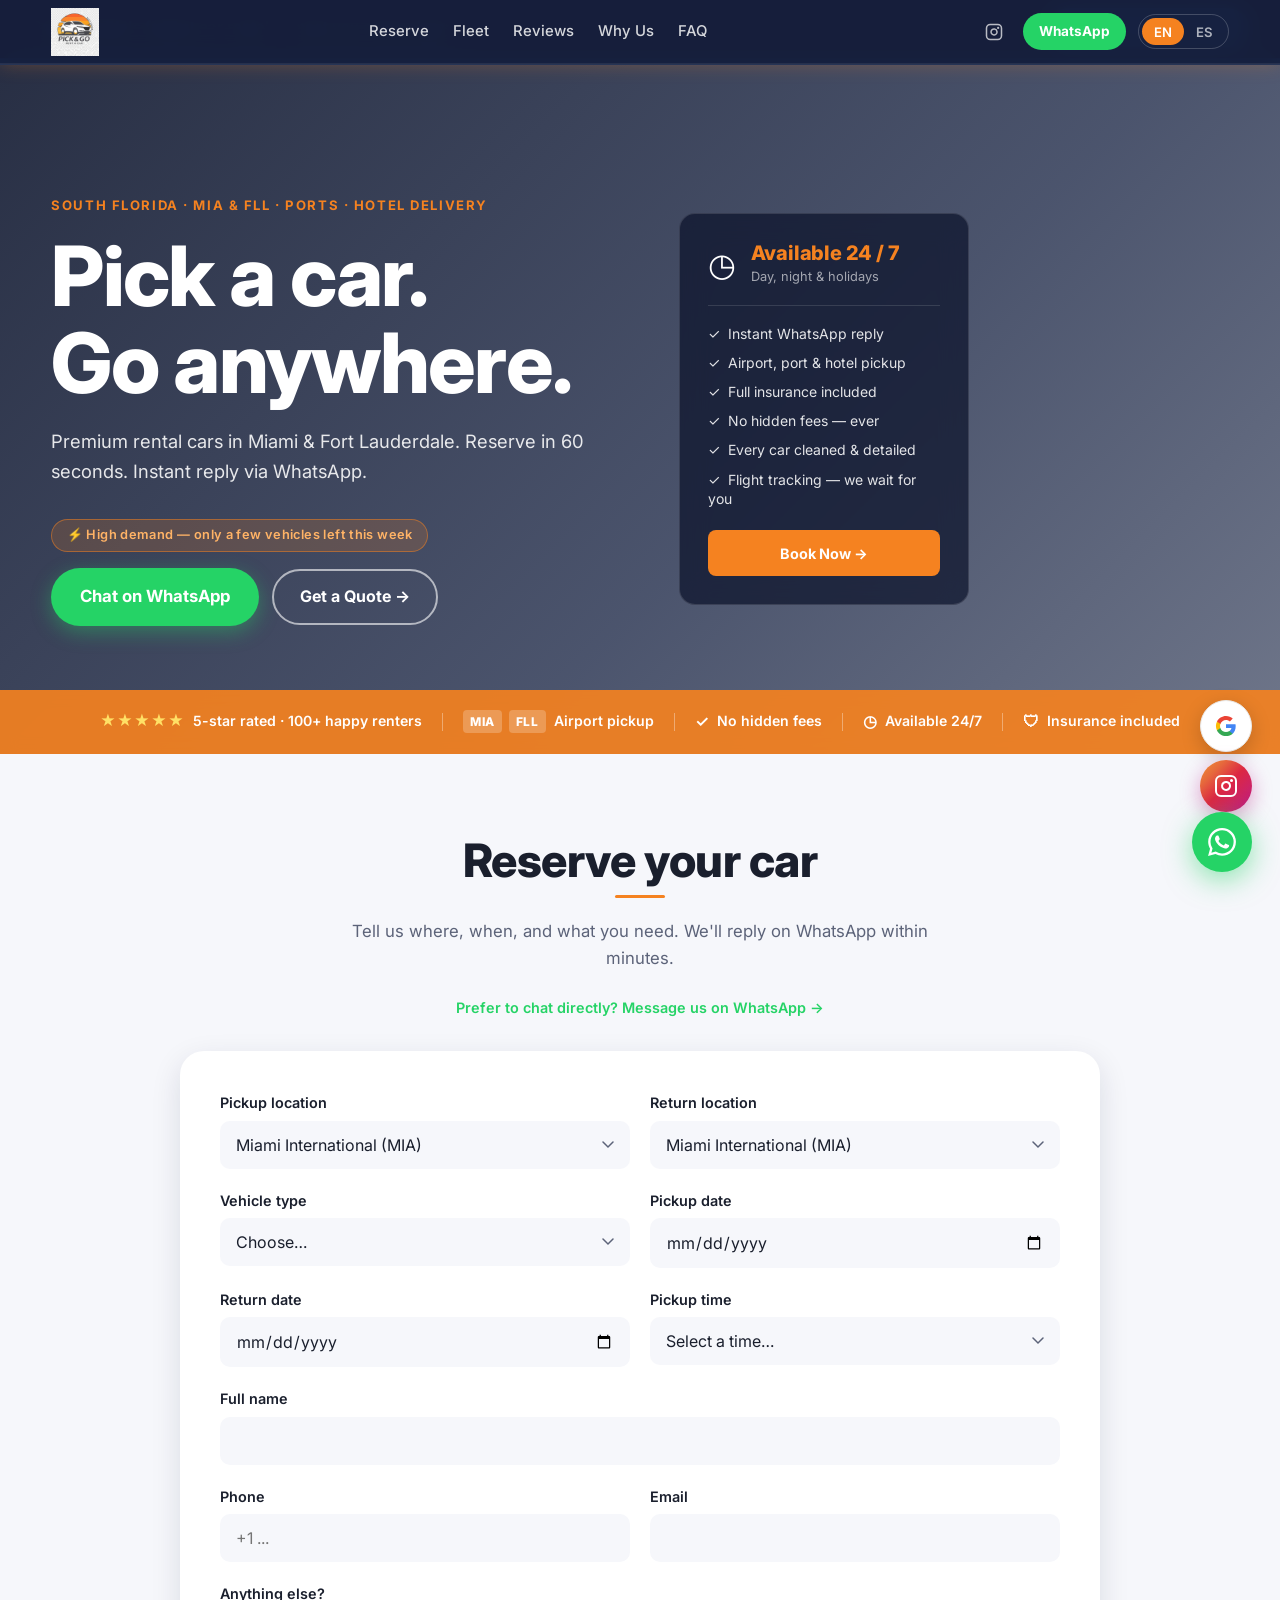
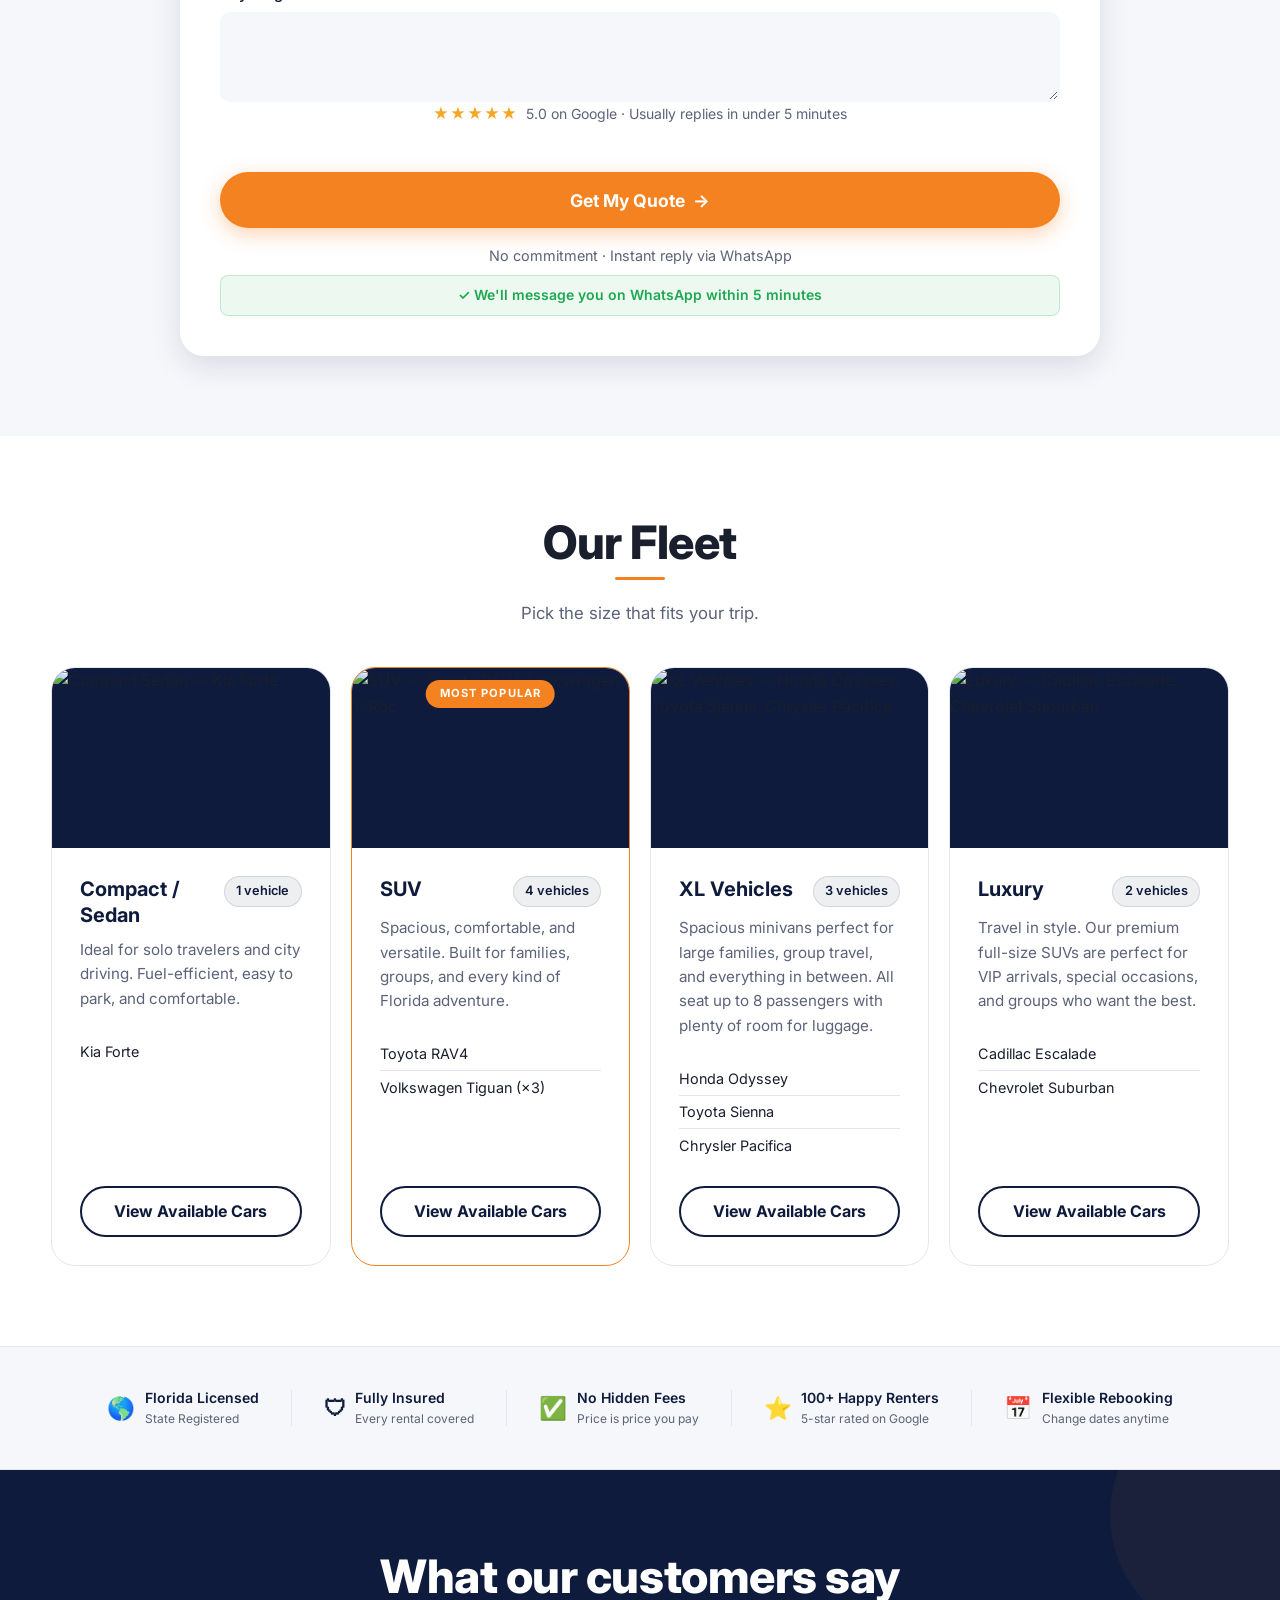
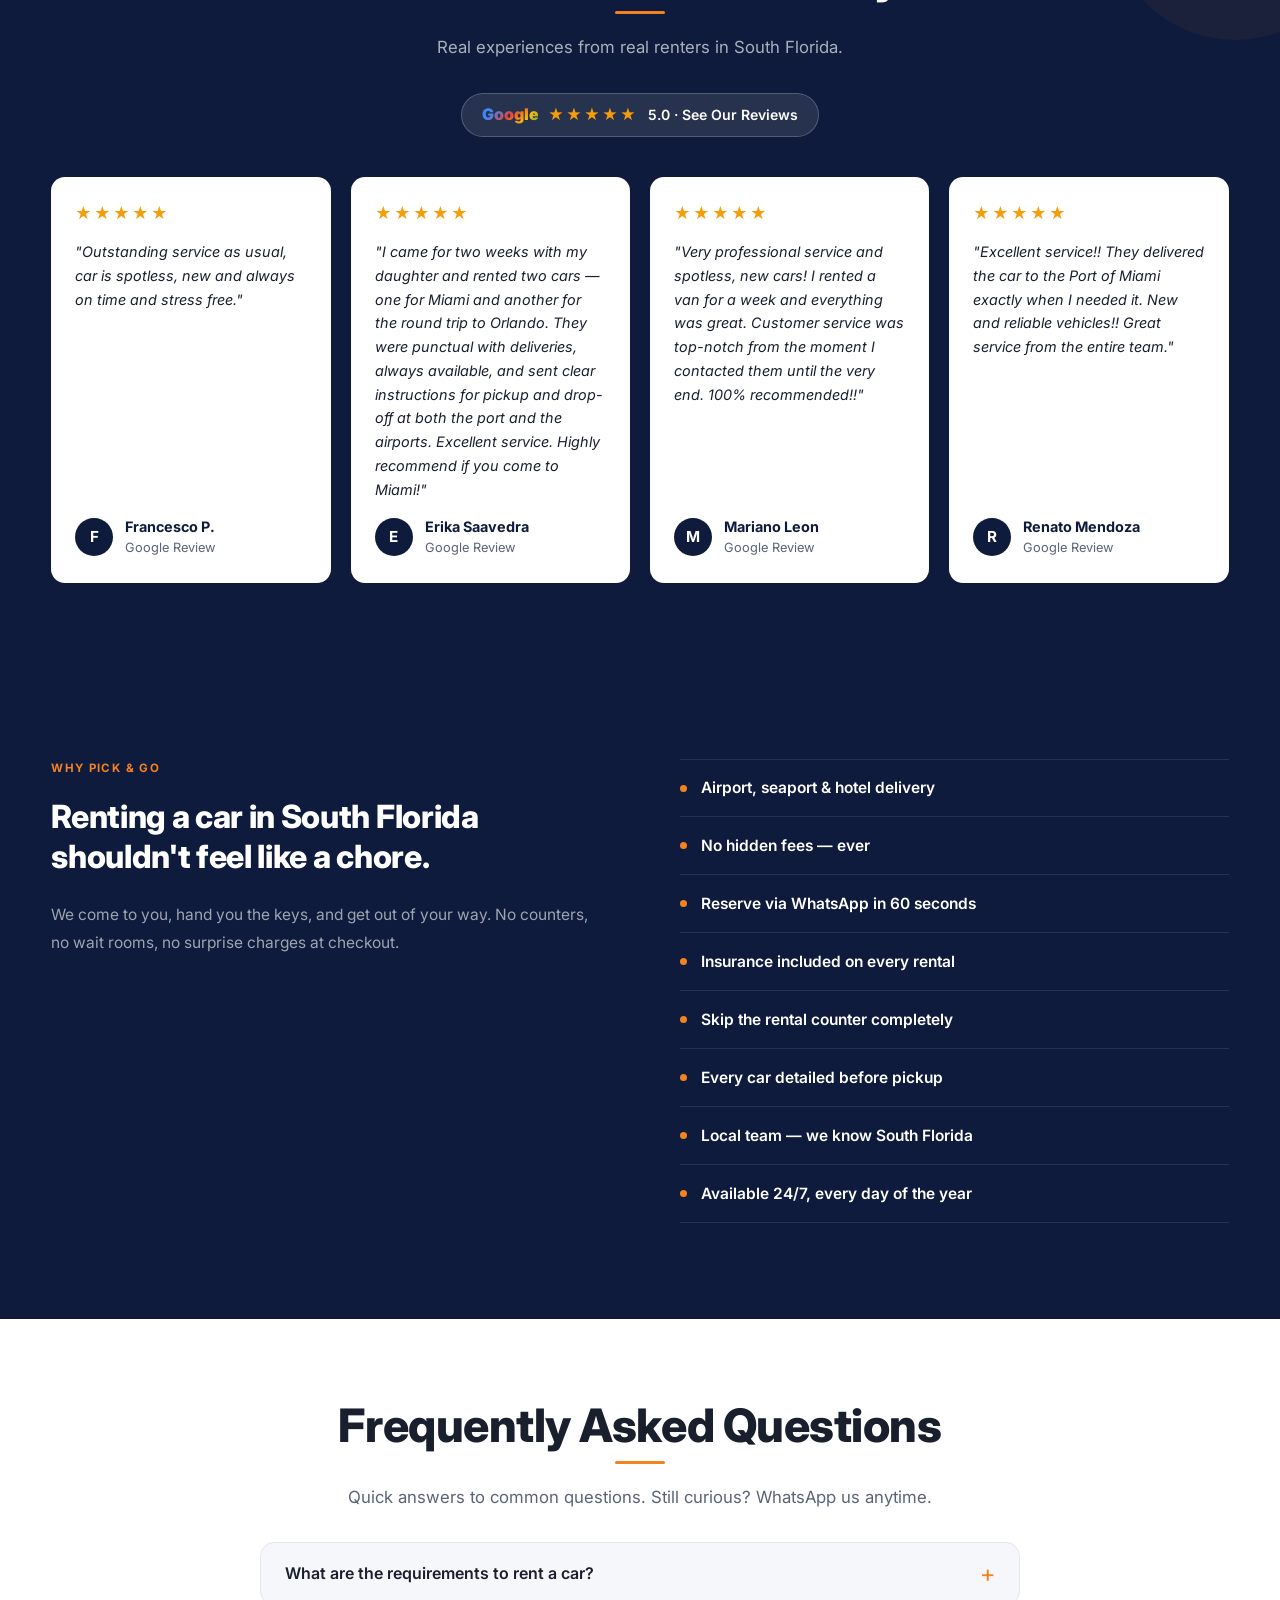
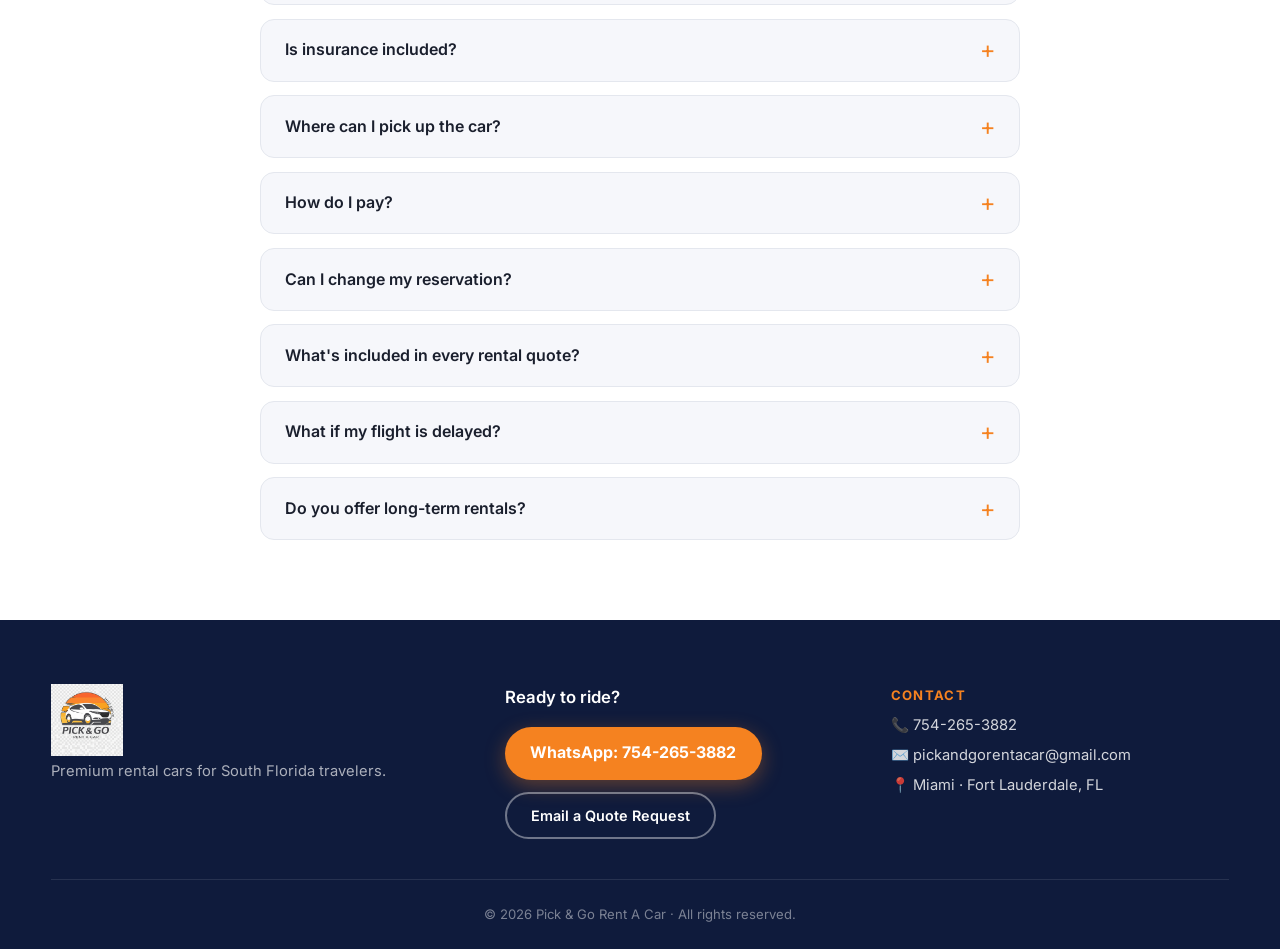
==== commit beca9635: "Add Pick & Go logo image + favicon - logo-pg.png: transparent-background logo added to repo - Favico" ====
--- a/index.html
+++ b/index.html
@@ -32,8 +32,15 @@
     src="https://www.facebook.com/tr?id=YOUR_PIXEL_ID&ev=PageView&noscript=1"/></noscript>
   -->
 
+  <!-- Hreflang alternates -->
+  <link rel="alternate" hreflang="en" href="https://www.pickandgorentals.com/" />
+  <link rel="alternate" hreflang="es" href="https://www.pickandgorentals.com/es/" />
+  <link rel="alternate" hreflang="x-default" href="https://www.pickandgorentals.com/" />
+
   <link rel="canonical" href="https://www.pickandgorentals.com/" />
   <meta name="google-site-verification" content="sjt4psduFDOPT5f1O_OFgKk6bYY7XU_EoglrVCyi290" />
+  <link rel="icon" type="image/png" href="logo-pg.png" />
+  <link rel="apple-touch-icon" href="logo-pg.png" />
   <link rel="preconnect" href="https://fonts.googleapis.com">
   <link rel="preconnect" href="https://fonts.gstatic.com" crossorigin>
   <link href="https://fonts.googleapis.com/css2?family=Inter:wght@400;500;600;700;800;900&display=swap" rel="stylesheet">
@@ -180,9 +187,8 @@
   <!-- ============ HEADER ============ -->
   <header class="site-header" id="site-header">
     <div class="container header-inner">
-      <a href="#top" class="brand">
-        <span class="brand-pick">PICK</span><span class="brand-amp">&amp;</span><span class="brand-go">GO</span>
-        <span class="brand-tag">RENT A CAR</span>
+      <a href="#top" class="brand brand-img-wrap">
+        <img src="logo-pg.png" alt="Pick &amp; Go Rent A Car" class="brand-logo-img" height="48" width="auto" />
       </a>
       <nav class="header-nav" aria-label="Primary">
         <a href="#reserve" data-i18n="nav.reserve">Reserve</a>
@@ -204,7 +210,7 @@
         </a>
         <div class="lang-switch" role="group" aria-label="Language">
           <button type="button" class="lang-btn is-active" data-lang="en">EN</button>
-          <button type="button" class="lang-btn" data-lang="es">ES</button>
+          <button type="button" class="lang-btn" data-lang="es" id="btn-lang-es">ES</button>
         </div>
         <button class="nav-toggle" id="nav-toggle" aria-label="Open menu" aria-expanded="false" aria-controls="mobile-nav">
           <span class="hamburger-bar"></span>
@@ -727,9 +733,8 @@
     <div class="container footer-inner">
       <div class="footer-brand">
         <div class="footer-logo">
-          <span class="brand-pick">PICK</span><span class="brand-amp">&amp;</span><span class="brand-go">GO</span>
-        </div>
-        <p class="footer-tag">JUST DRIVE</p>
+          <img src="logo-pg.png" alt="Pick &amp; Go Rent A Car" class="footer-logo-img" height="64" width="auto" />
+        </div>
         <p class="footer-desc" data-i18n="footer.desc">Premium rental cars for South Florida travelers.</p>
       </div>
       <div class="footer-cta">
@@ -809,5 +814,18 @@
   </div>
 
   <script src="script.js"></script>
+
+  <!-- ES lang button navigates to the static Spanish page -->
+  <script>
+    document.addEventListener('DOMContentLoaded', function() {
+      var esBtn = document.getElementById('btn-lang-es');
+      if (esBtn) {
+        esBtn.addEventListener('click', function(e) {
+          e.stopImmediatePropagation();
+          window.location.href = 'https://www.pickandgorentals.com/es/';
+        }, true);
+      }
+    });
+  </script>
 </body>
 </html>
--- a/styles.css
+++ b/styles.css
@@ -162,6 +162,20 @@
   font-size: 1.4rem;
   flex-shrink: 0;
 }
+.brand-img-wrap { align-items: center; }
+.brand-logo-img {
+  height: 48px;
+  width: auto;
+  display: block;
+  object-fit: contain;
+}
+@media (max-width: 600px) { .brand-logo-img { height: 38px; } }
+.footer-logo-img {
+  height: 72px;
+  width: auto;
+  display: block;
+  object-fit: contain;
+}
 .brand-pick, .brand-go { color: var(--white); }
 .brand-amp { color: var(--orange); margin: 0 0.05em; }
 .brand-tag {
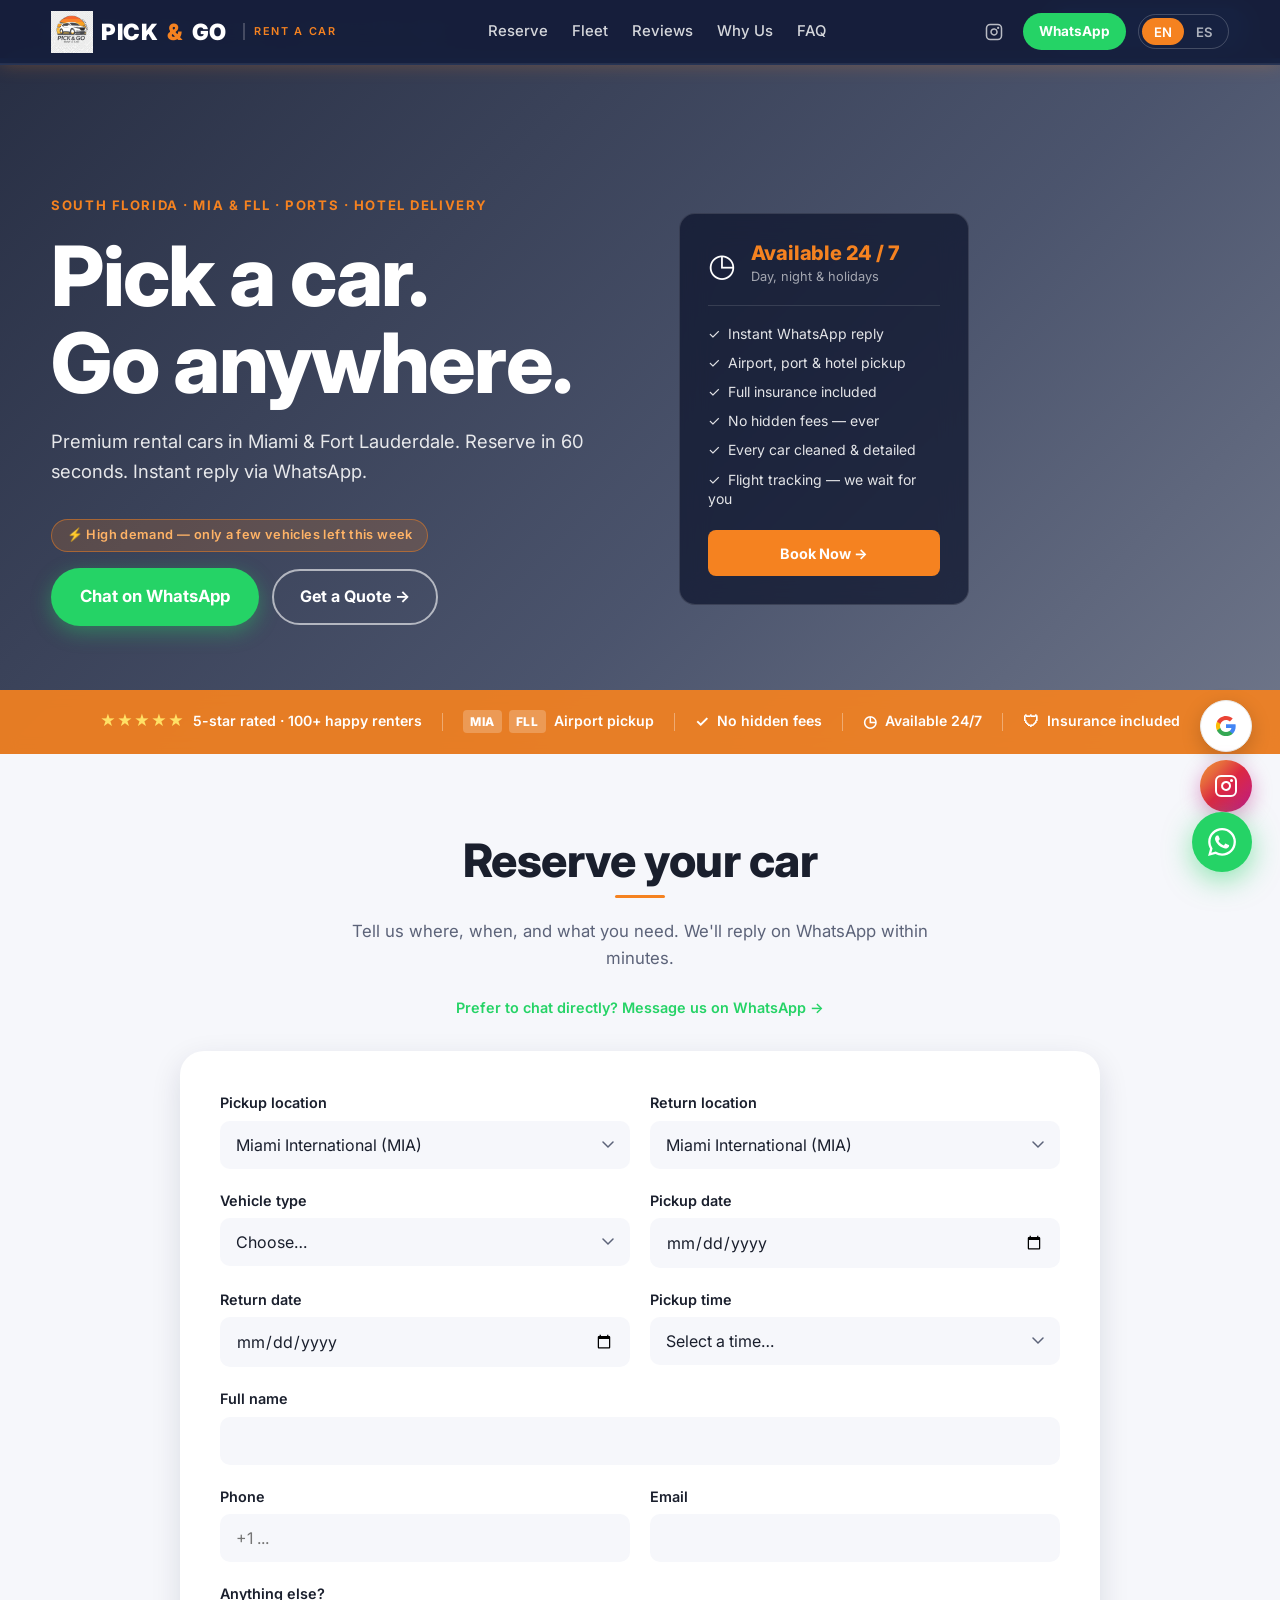
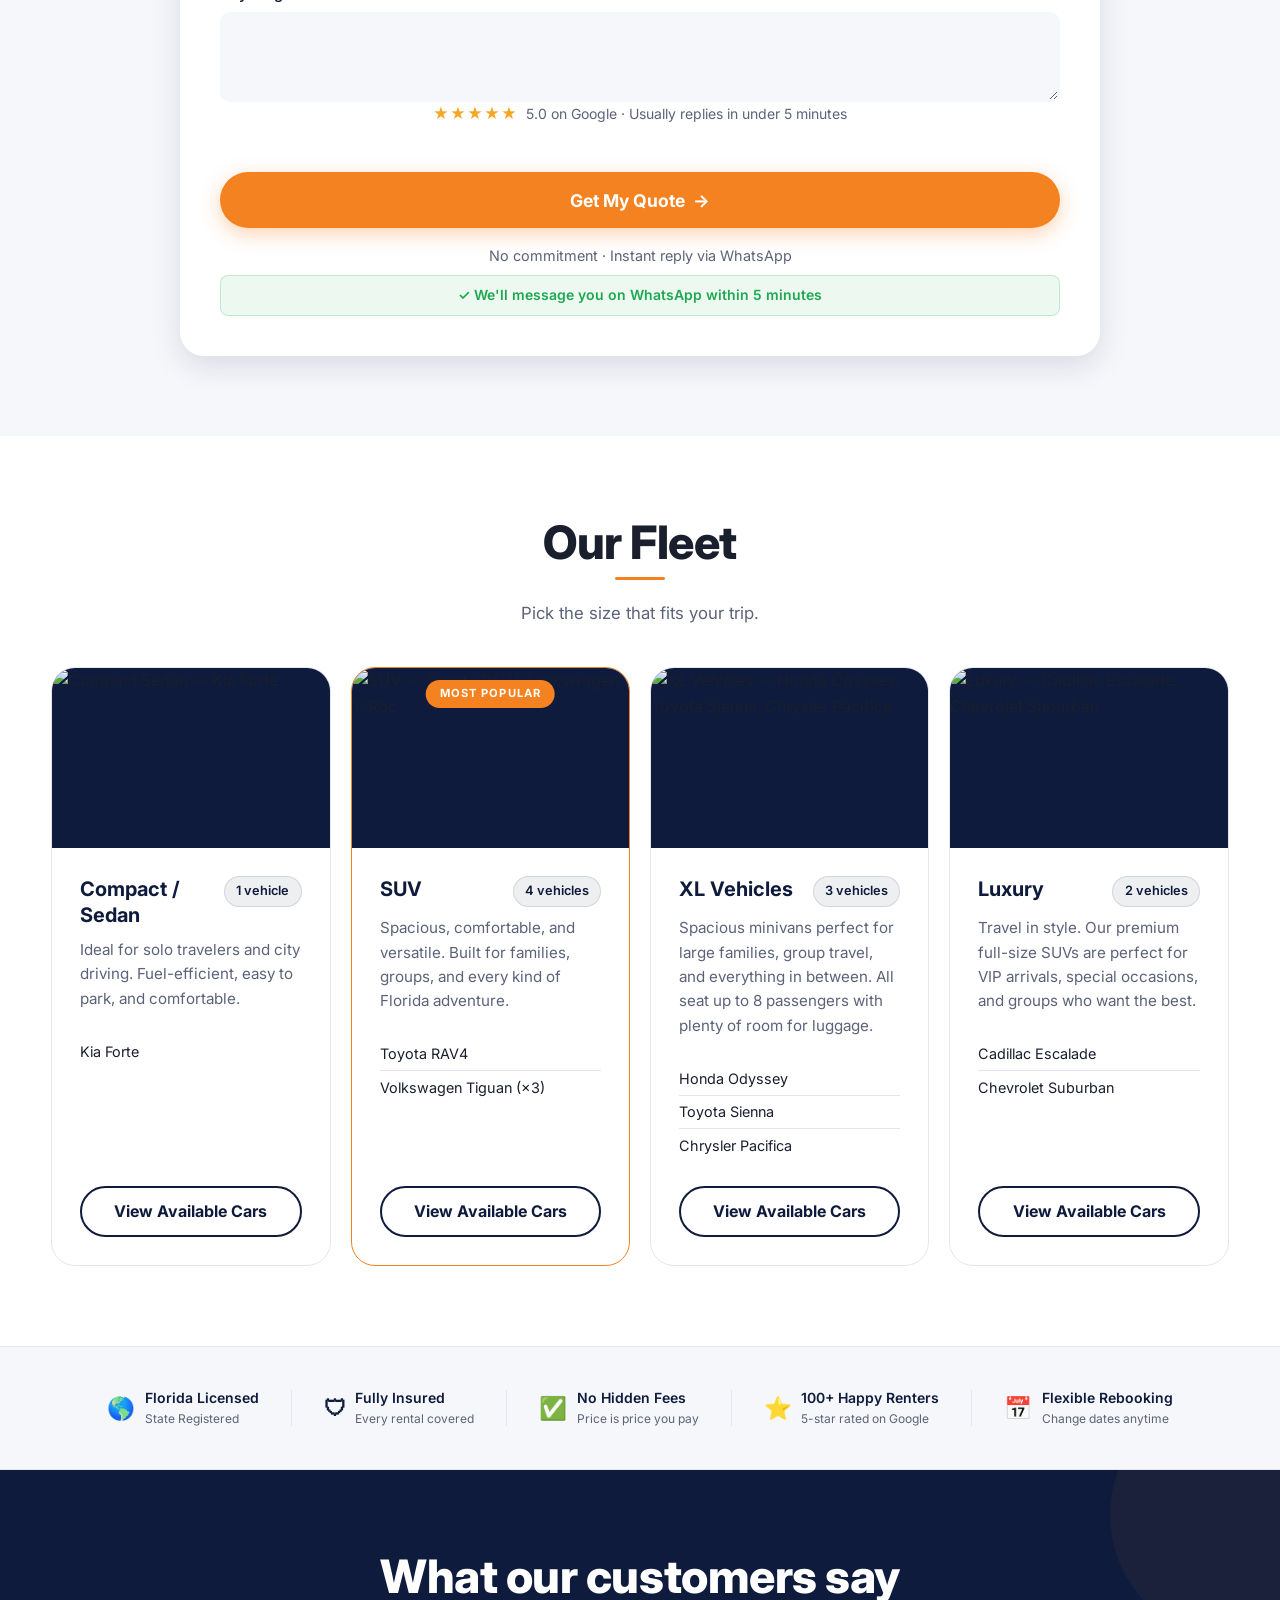
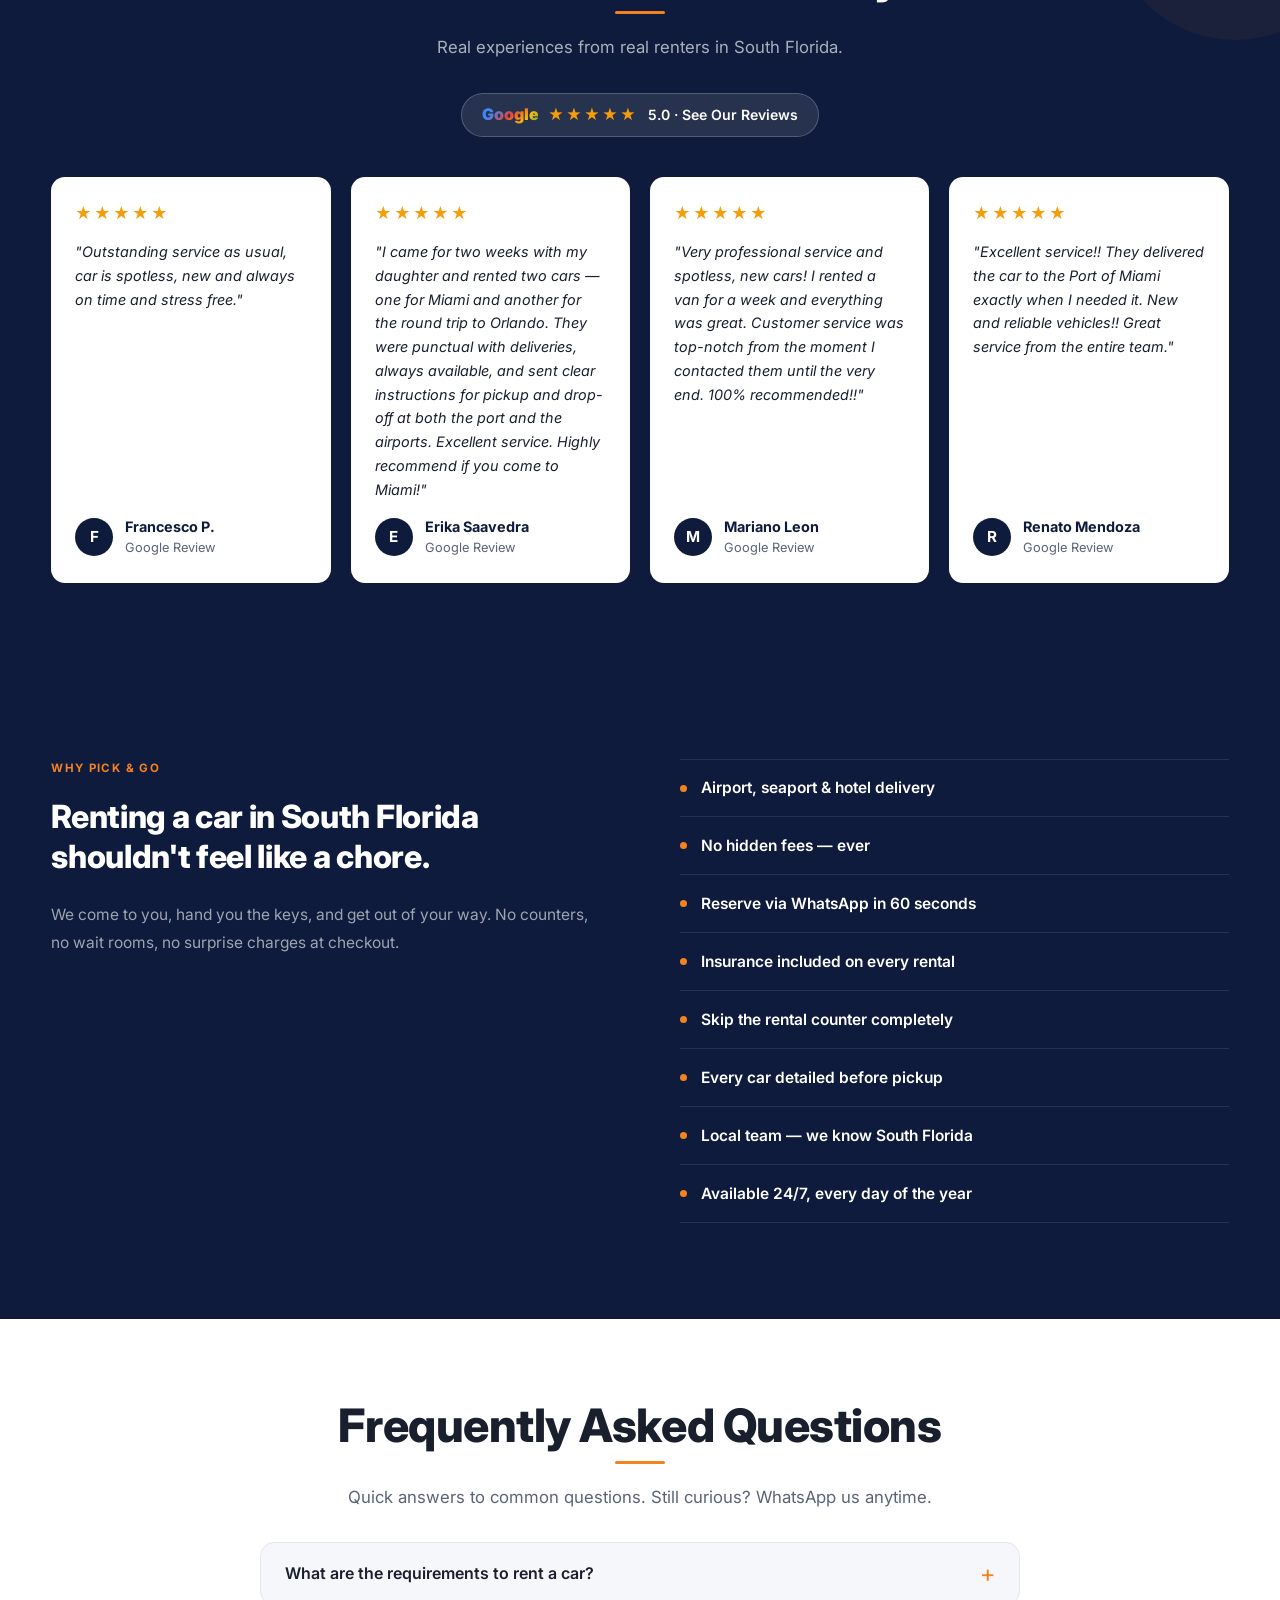
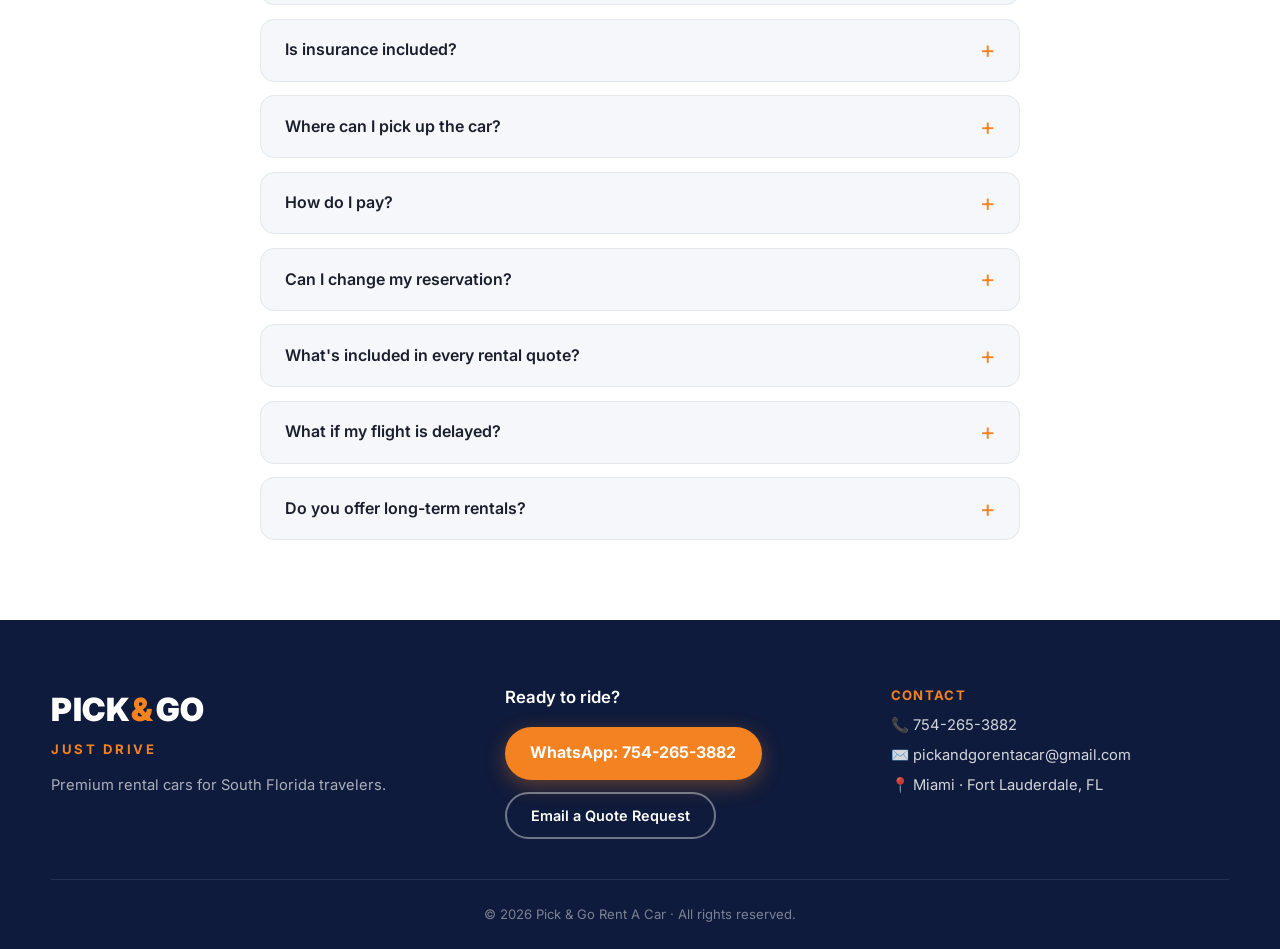
==== commit 6e004a52: "Restore text brand, add logo to left of header text - Header: logo image sits to left of PICK & GO R" ====
--- a/index.html
+++ b/index.html
@@ -188,7 +188,9 @@
   <header class="site-header" id="site-header">
     <div class="container header-inner">
       <a href="#top" class="brand brand-img-wrap">
-        <img src="logo-pg.png" alt="Pick &amp; Go Rent A Car" class="brand-logo-img" height="48" width="auto" />
+        <img src="logo-pg.png" alt="" class="brand-logo-img" height="42" width="auto" aria-hidden="true" />
+        <span class="brand-pick">PICK</span><span class="brand-amp">&amp;</span><span class="brand-go">GO</span>
+        <span class="brand-tag">RENT A CAR</span>
       </a>
       <nav class="header-nav" aria-label="Primary">
         <a href="#reserve" data-i18n="nav.reserve">Reserve</a>
@@ -733,8 +735,9 @@
     <div class="container footer-inner">
       <div class="footer-brand">
         <div class="footer-logo">
-          <img src="logo-pg.png" alt="Pick &amp; Go Rent A Car" class="footer-logo-img" height="64" width="auto" />
-        </div>
+          <span class="brand-pick">PICK</span><span class="brand-amp">&amp;</span><span class="brand-go">GO</span>
+        </div>
+        <p class="footer-tag">JUST DRIVE</p>
         <p class="footer-desc" data-i18n="footer.desc">Premium rental cars for South Florida travelers.</p>
       </div>
       <div class="footer-cta">
--- a/styles.css
+++ b/styles.css
@@ -162,20 +162,15 @@
   font-size: 1.4rem;
   flex-shrink: 0;
 }
-.brand-img-wrap { align-items: center; }
+.brand-img-wrap { align-items: center; gap: 0.5rem; }
 .brand-logo-img {
-  height: 48px;
+  height: 42px;
   width: auto;
   display: block;
   object-fit: contain;
-}
-@media (max-width: 600px) { .brand-logo-img { height: 38px; } }
-.footer-logo-img {
-  height: 72px;
-  width: auto;
-  display: block;
-  object-fit: contain;
-}
+  flex-shrink: 0;
+}
+@media (max-width: 600px) { .brand-logo-img { height: 34px; } }
 .brand-pick, .brand-go { color: var(--white); }
 .brand-amp { color: var(--orange); margin: 0 0.05em; }
 .brand-tag {
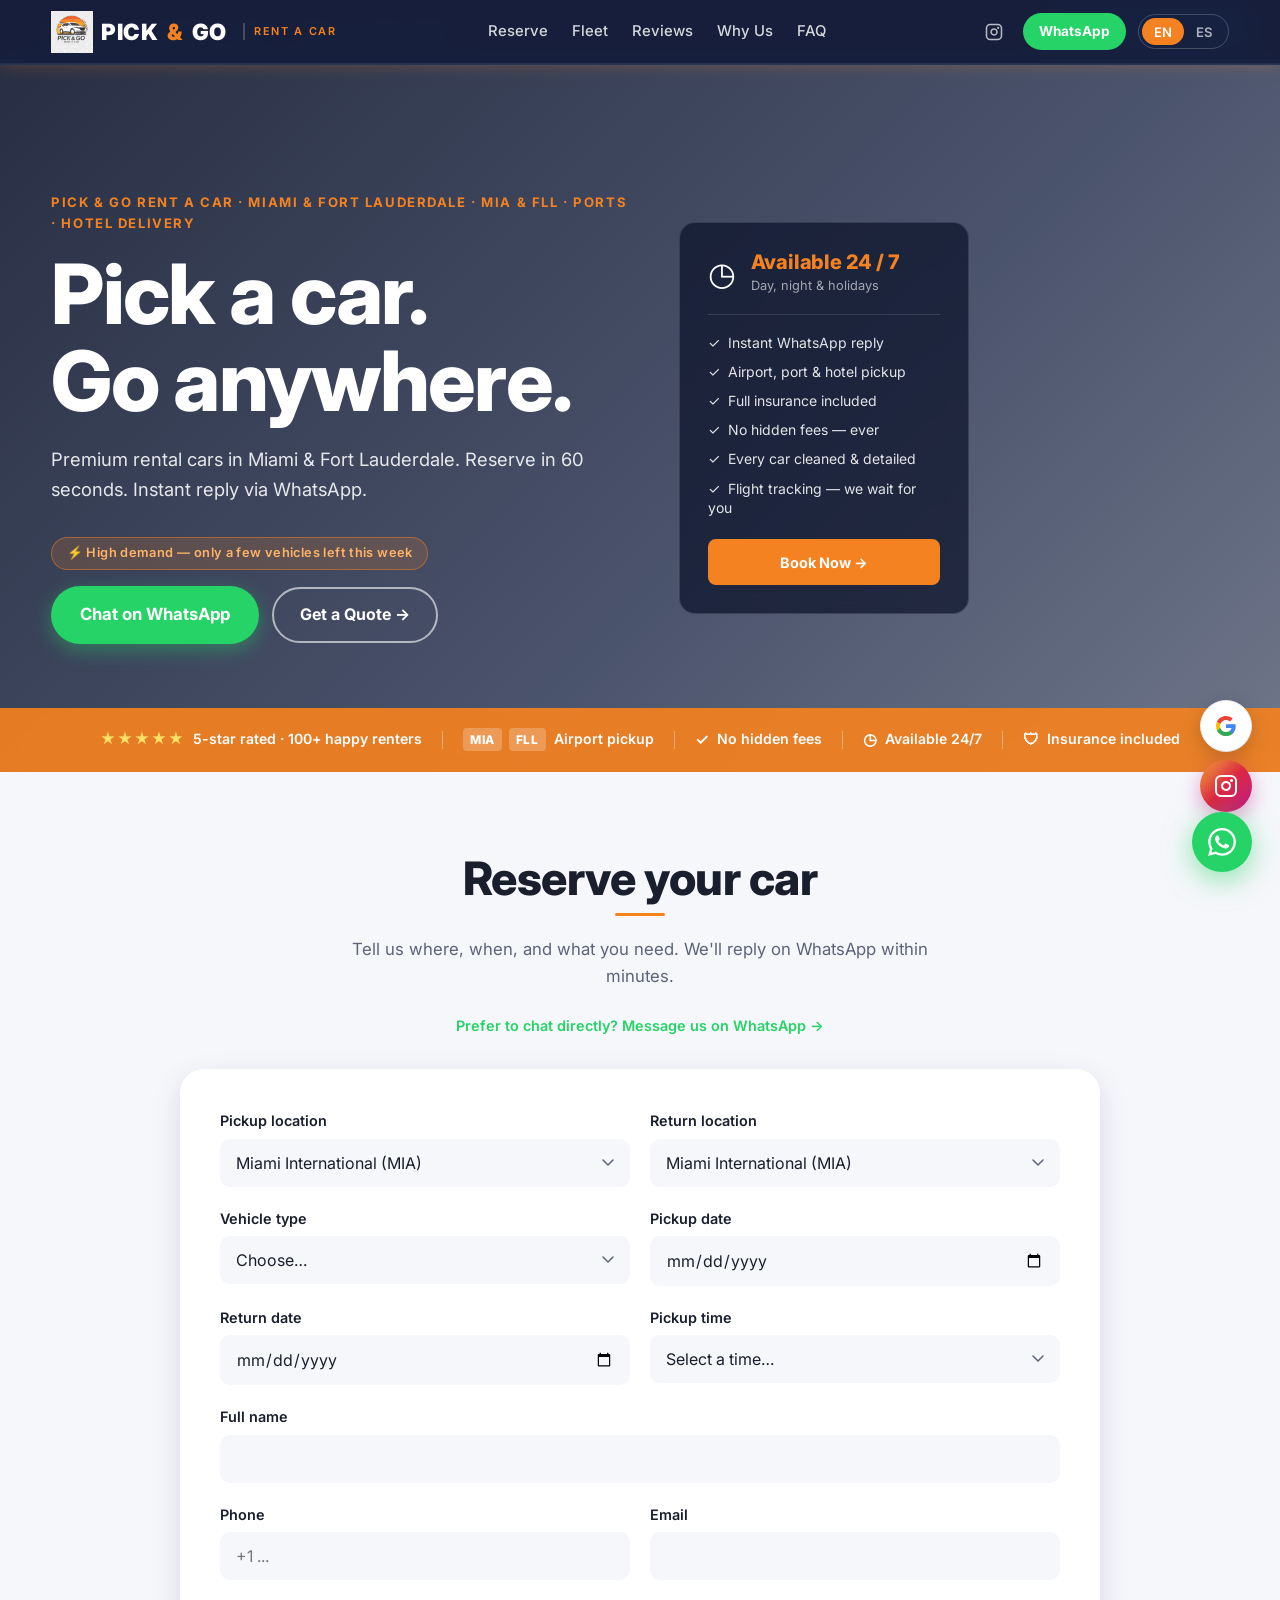
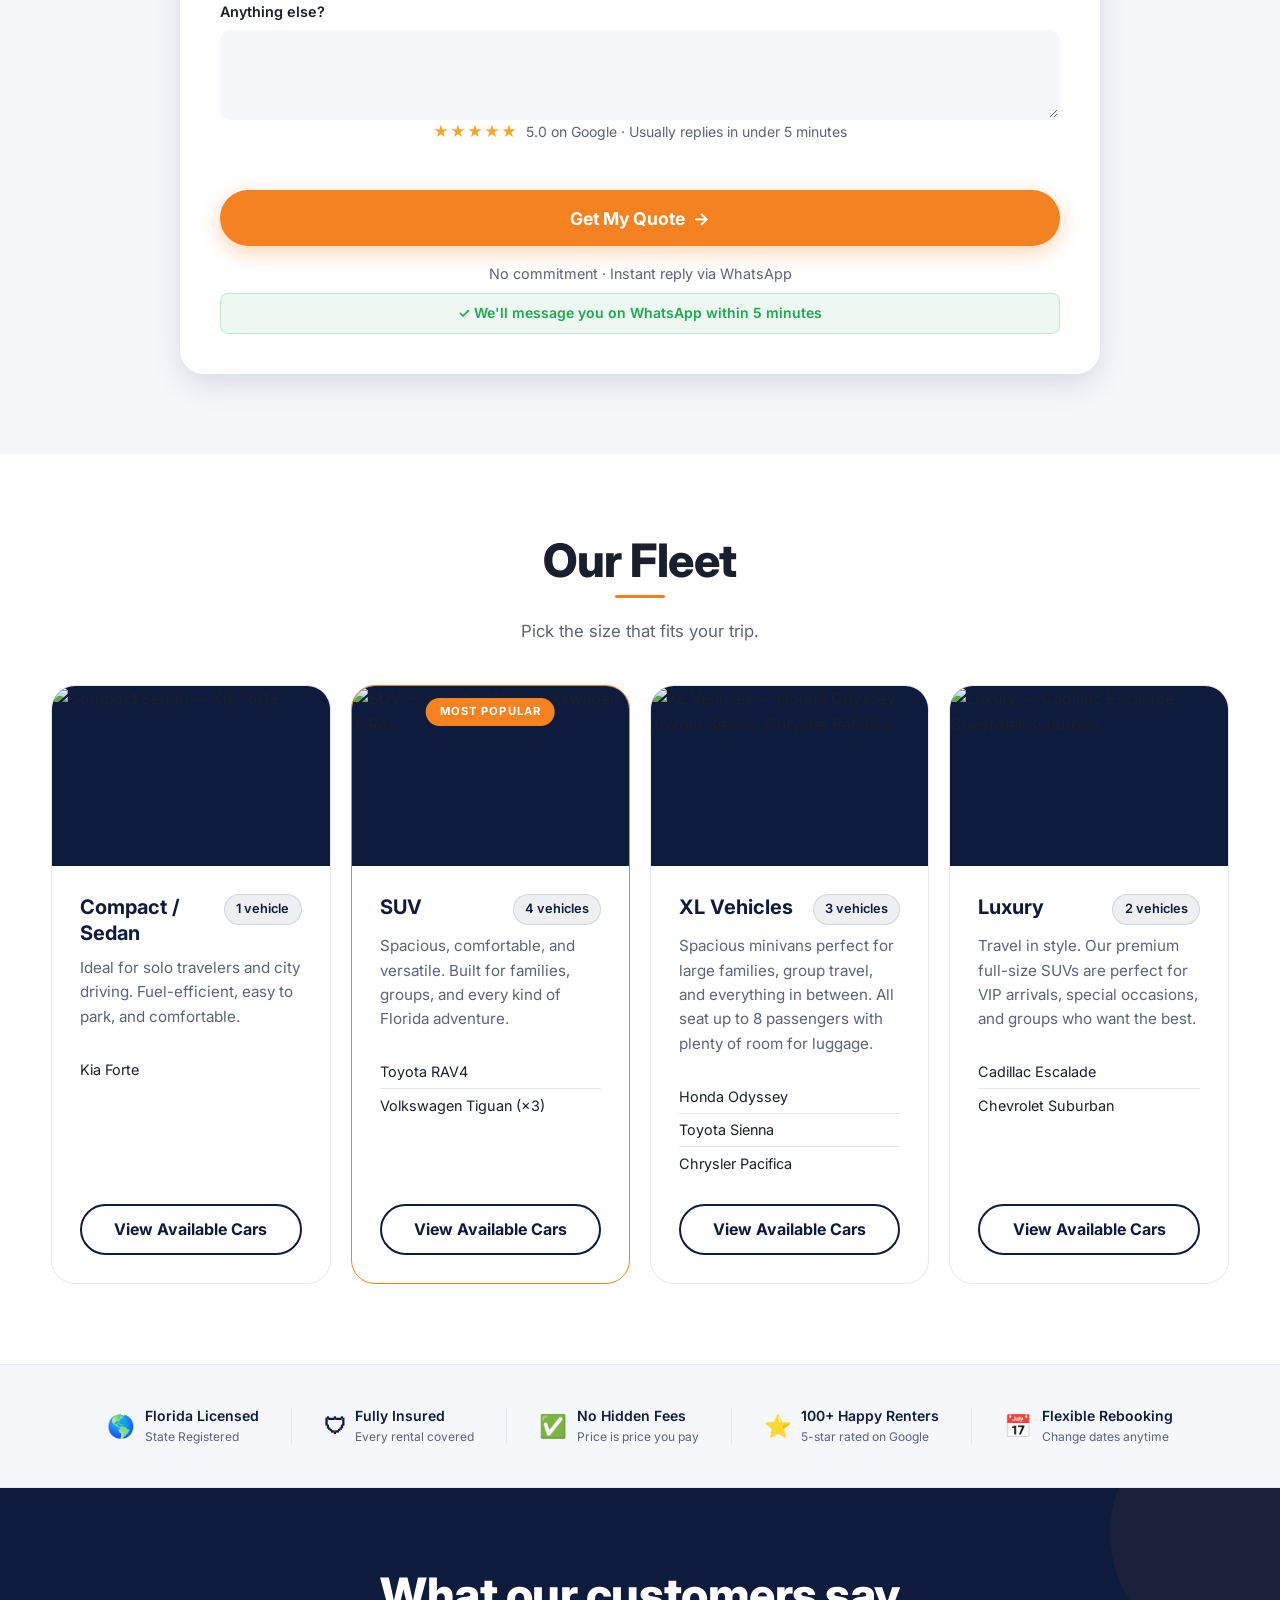
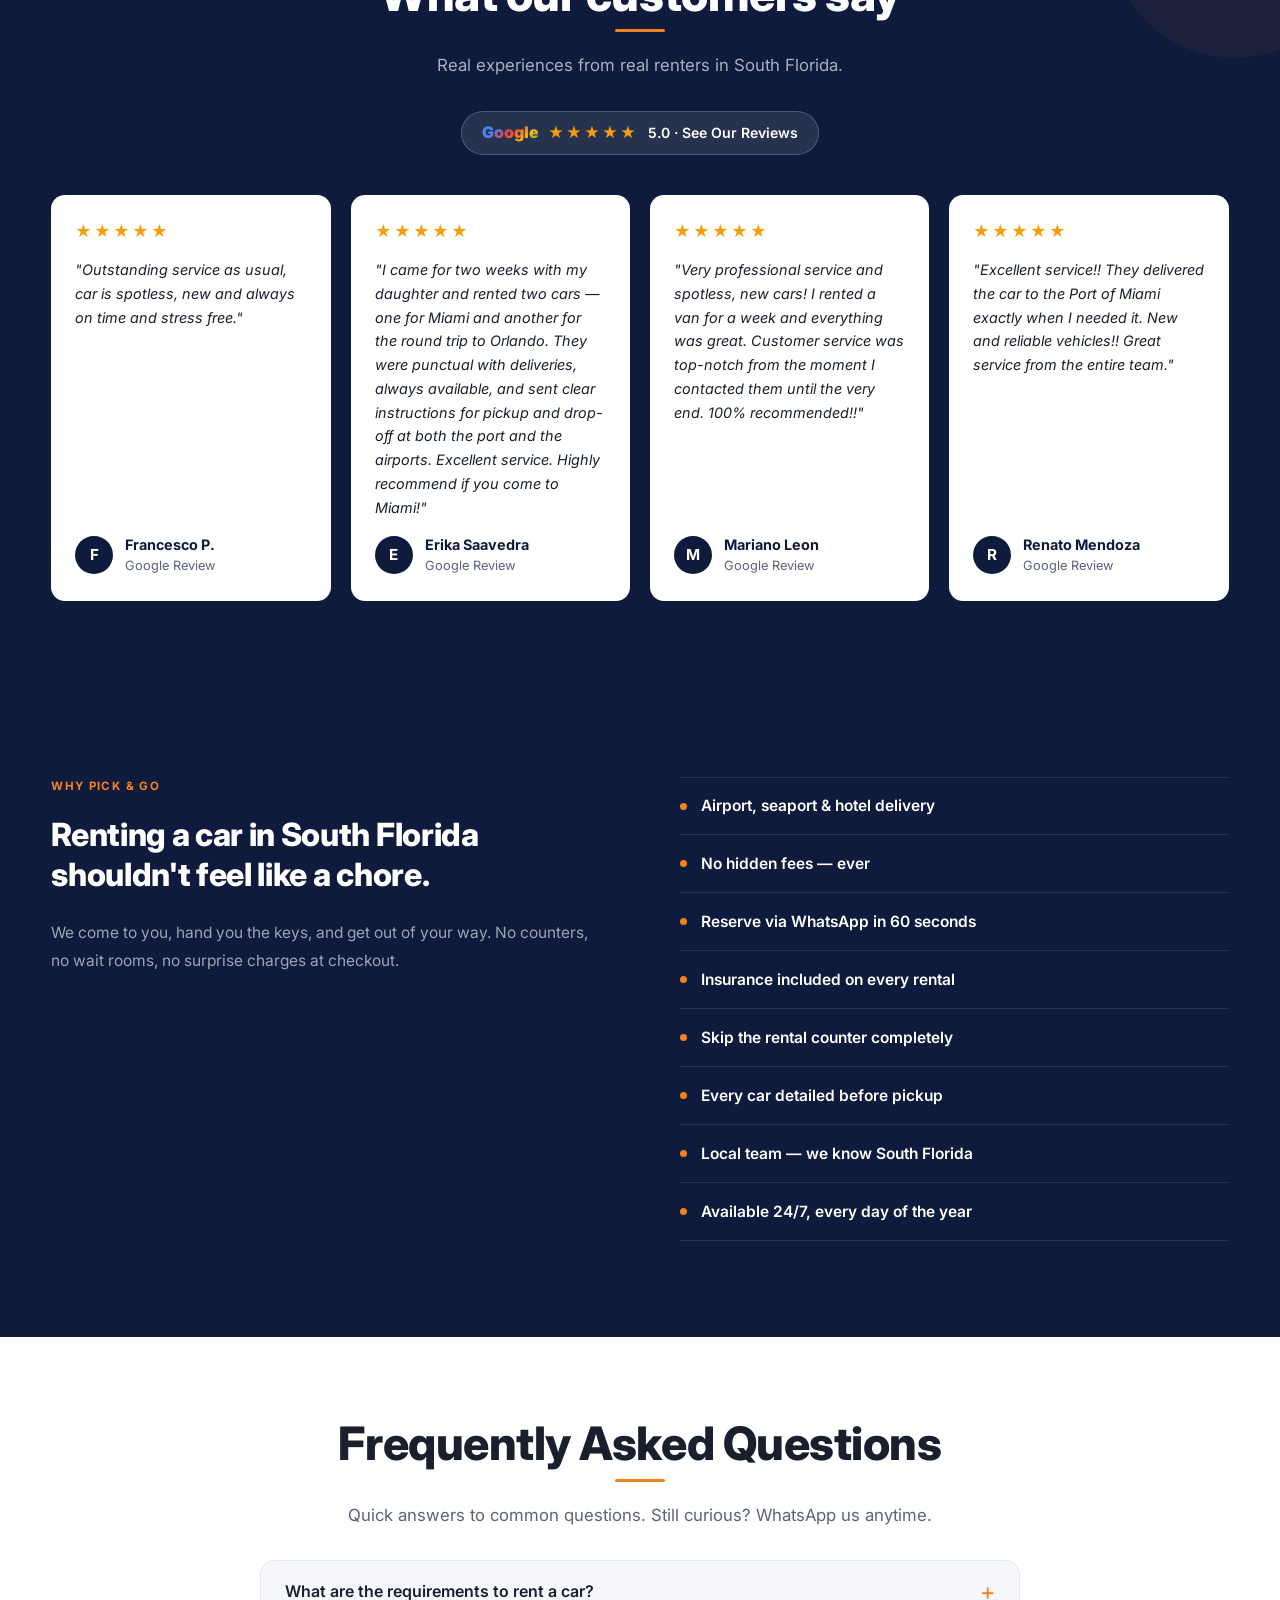
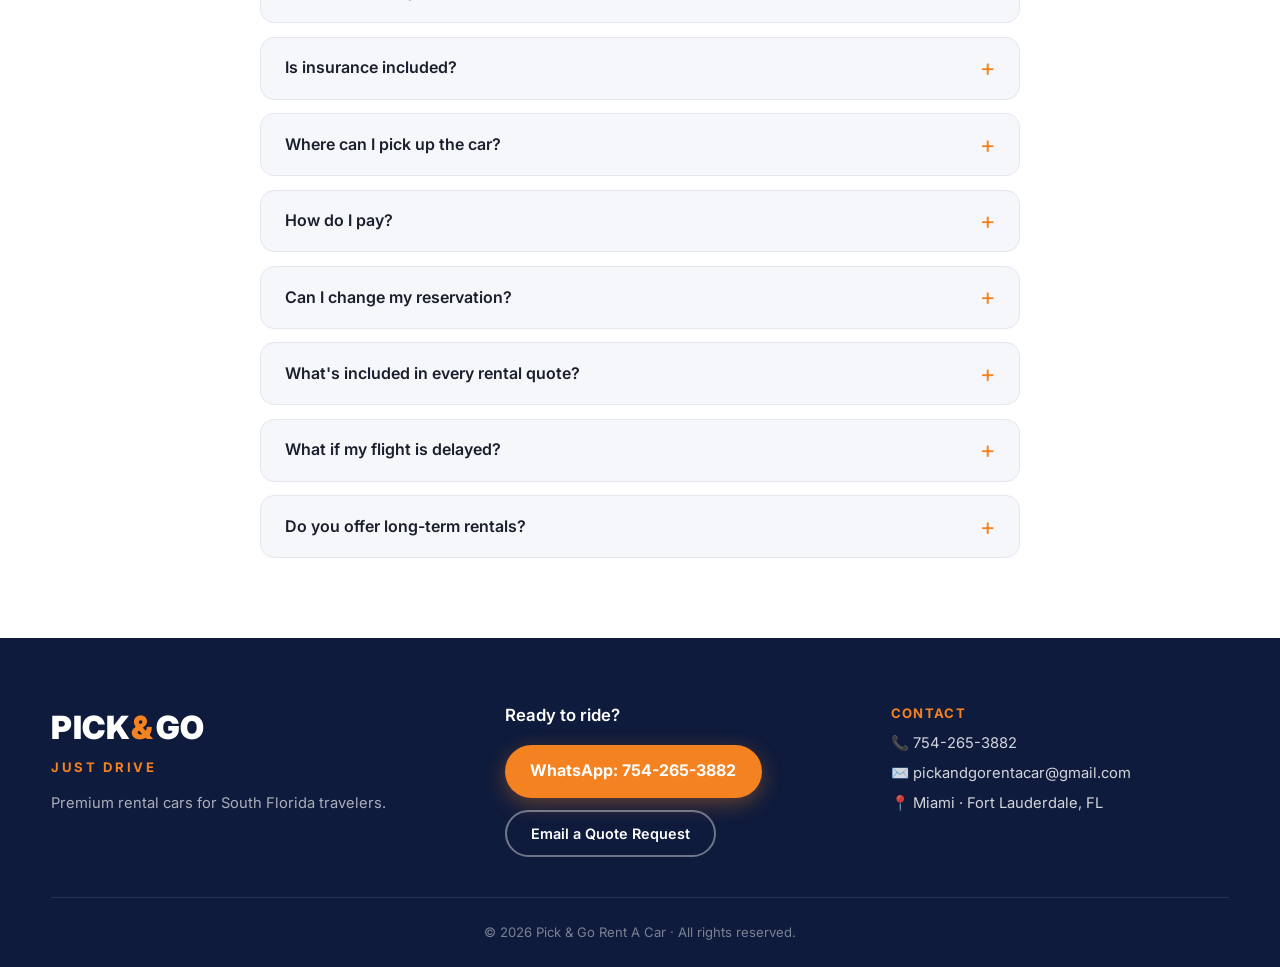
==== commit a0767bf2: "SEO: brand-forward titles, schema alternateName, brand copy - Titles now lead with full brand (Pick " ====
--- a/index.html
+++ b/index.html
@@ -3,7 +3,7 @@
 <head>
   <meta charset="UTF-8" />
   <meta name="viewport" content="width=device-width, initial-scale=1.0" />
-  <title>Pick &amp; Go | Alquiler de Autos Miami — Car Rental MIA, FLL &amp; Cruise Ports</title>
+  <title>Pick &amp; Go Rent A Car | Car Rental in Miami &amp; Fort Lauderdale — Airport &amp; Cruise Port Delivery</title>
   <meta name="description" content="Renta de autos en Miami y Fort Lauderdale. Entrega en aeropuerto MIA, FLL, puertos y hoteles. Disponibles 24/7. Sin filas, sin cargos ocultos. Car rental South Florida — book via WhatsApp in 60 seconds." />
 
   <!-- Open Graph / Meta Ads -->
@@ -13,6 +13,8 @@
   <meta property="og:description" content="Premium rental cars in Miami &amp; Fort Lauderdale. Meet you at the airport. No hidden fees. Book via WhatsApp in 60 seconds." />
   <meta property="og:image" content="https://images.unsplash.com/photo-1617170708704-3189ba27e822?w=1200&q=80&auto=format&fit=crop" />
   <meta property="og:url" content="https://www.pickandgorentals.com/" />
+  <meta property="og:locale" content="en_US" />
+  <meta property="og:locale:alternate" content="es_ES" />
   <meta name="twitter:card" content="summary_large_image" />
 
   <!-- =====================================================
@@ -53,6 +55,9 @@
         "@type": ["LocalBusiness", "CarRental"],
         "@id": "https://www.pickandgorentals.com/#business",
         "name": "Pick & Go Rent A Car",
+        "alternateName": ["Pick & Go Rentals", "Pick and Go Rent A Car", "Pick & Go Car Rental", "Pick and Go Rentals Miami"],
+        "logo": "https://www.pickandgorentals.com/logo-pg.png",
+        "image": "https://www.pickandgorentals.com/logo-pg.png",
         "url": "https://www.pickandgorentals.com/",
         "telephone": "+17542653882",
         "email": "pickandgorentacar@gmail.com",
@@ -255,7 +260,7 @@
     <div class="hero-overlay" aria-hidden="true"></div>
     <div class="container hero-inner">
       <div class="hero-text">
-        <span class="eyebrow" data-i18n="hero.eyebrow">South Florida · MIA &amp; FLL · Ports · Hotel Delivery</span>
+        <span class="eyebrow" data-i18n="hero.eyebrow">Pick &amp; Go Rent A Car · Miami &amp; Fort Lauderdale · MIA &amp; FLL · Ports · Hotel Delivery</span>
         <h1 data-i18n="hero.title">Pick a car.<br/>Go anywhere.</h1>
         <p data-i18n="hero.subtitle">Premium rental cars in Miami &amp; Fort Lauderdale. Reserve in 60 seconds. Instant reply via WhatsApp.</p>
         <div class="hero-urgency" data-i18n="hero.urgency">&#9889; High demand — only a few vehicles left this week</div>
@@ -803,10 +808,14 @@
   <!-- ============ MOBILE BOTTOM CTA BAR ============ -->
   <div class="mobile-cta-bar">
     <a href="https://wa.me/17542653882?text=Hi%20Pick%20%26%20Go%20%E2%80%94%20I%27d%20like%20to%20rent%20a%20car."
-       class="btn btn-wa-bar" target="_blank" rel="noopener" data-i18n="mobile.cta">
+       class="btn btn-wa-bar" target="_blank" rel="noopener">
       <svg class="wa-icon" width="18" height="18" viewBox="0 0 24 24" fill="currentColor"><path d="M17.472 14.382c-.297-.149-1.758-.867-2.03-.967-.273-.099-.471-.148-.67.15-.197.297-.767.966-.94 1.164-.173.199-.347.223-.644.075-.297-.15-1.255-.463-2.39-1.475-.883-.788-1.48-1.761-1.653-2.059-.173-.297-.018-.458.13-.606.134-.133.298-.347.446-.52.149-.174.198-.298.298-.497.099-.198.05-.371-.025-.52-.075-.149-.669-1.612-.916-2.207-.242-.579-.487-.5-.669-.51-.173-.008-.371-.01-.57-.01-.198 0-.52.074-.792.372-.272.297-1.04 1.016-1.04 2.479 0 1.462 1.065 2.875 1.213 3.074.149.198 2.096 3.2 5.077 4.487.709.306 1.262.489 1.694.625.712.227 1.36.195 1.871.118.571-.085 1.758-.719 2.006-1.413.248-.694.248-1.289.173-1.413-.074-.124-.272-.198-.57-.347m-5.421 7.403h-.004a9.87 9.87 0 01-5.031-1.378l-.361-.214-3.741.982.998-3.648-.235-.374a9.86 9.86 0 01-1.51-5.26c.001-5.45 4.436-9.884 9.888-9.884 2.64 0 5.122 1.03 6.988 2.898a9.825 9.825 0 012.893 6.994c-.003 5.45-4.437 9.884-9.885 9.884m8.413-18.297A11.815 11.815 0 0012.05 0C5.495 0 .16 5.335.157 11.892c0 2.096.547 4.142 1.588 5.945L.057 24l6.305-1.654a11.882 11.882 0 005.683 1.448h.005c6.554 0 11.89-5.335 11.893-11.893a11.821 11.821 0 00-3.48-8.413Z"/></svg>
-      Chat on WhatsApp &mdash; Book Now
+      <span data-i18n="mobile.cta">Chat</span>
     </a>
+    <button type="button" class="btn btn-reserve-bar" id="reserveNowBtn">
+      <span data-i18n="mobile.reserveNow">Reserve Now</span>
+      <span class="btn-arrow">&rarr;</span>
+    </button>
   </div>
 
   <!-- ============ FLEET MODAL ============ -->
--- a/styles.css
+++ b/styles.css
@@ -1061,27 +1061,48 @@
   bottom: 0;
   left: 0;
   right: 0;
+  gap: 0.6rem;
   background: var(--white);
   border-top: 1px solid var(--border);
   padding: 0.7rem 1rem;
   z-index: 150;
   box-shadow: 0 -4px 20px rgba(15,27,60,0.12);
 }
+.mobile-cta-bar > .btn { flex: 1 1 0; min-width: 0; }
 
 .btn-wa-bar {
   display: flex;
   width: 100%;
   justify-content: center;
   align-items: center;
-  gap: 0.6rem;
+  gap: 0.5rem;
   background: var(--wa-green);
   color: var(--white);
   border-radius: 12px;
-  padding: 0.85rem 1rem;
+  padding: 0.85rem 0.75rem;
   font-size: 1rem;
   font-weight: 700;
 }
 .btn-wa-bar:hover { background: var(--wa-dark); }
+
+.btn-reserve-bar {
+  display: flex;
+  width: 100%;
+  justify-content: center;
+  align-items: center;
+  gap: 0.4rem;
+  background: var(--orange);
+  color: var(--white);
+  border: 0;
+  cursor: pointer;
+  border-radius: 12px;
+  padding: 0.85rem 0.75rem;
+  font-size: 1rem;
+  font-weight: 700;
+  box-shadow: 0 4px 14px rgba(245,130,32,0.3);
+}
+.btn-reserve-bar:hover { background: var(--orange-dark); }
+.btn-reserve-bar .btn-arrow { font-weight: 800; }
 
 /* ===== Responsive ===== */
 @media (max-width: 1060px) {
@@ -1102,7 +1123,7 @@
   .footer-inner { grid-template-columns: 1fr; gap: 2rem; }
 
   /* Show mobile bar, hide floating button */
-  .mobile-cta-bar { display: block; }
+  .mobile-cta-bar { display: flex; }
   .floating-wa, .floating-ig, .floating-google { display: none; }
 
   /* Add bottom padding to avoid mobile bar overlap */
@@ -1114,7 +1135,16 @@
 }
 
 @media (max-width: 560px) {
-  .fleet-grid { grid-template-columns: 1fr; max-width: 480px; margin-left: auto; margin-right: auto; }
+  /* 2-up compact fleet so all 4 categories are visible with little scrolling */
+  .fleet-grid { grid-template-columns: repeat(2, 1fr); gap: 0.75rem; max-width: none; }
+  .fleet-card-body { padding: 0.85rem; gap: 0.5rem; }
+  .fleet-image { height: 110px; }
+  .fleet-card-top h3 { font-size: 1rem; }
+  .fleet-count { font-size: 0.72rem; }
+  .fleet-card .fleet-list,
+  .fleet-card-body > p { display: none; }
+  .fleet-modal-btn { padding: 0.6rem 0.5rem; font-size: 0.82rem; }
+  .fleet-popular-badge { font-size: 0.62rem; padding: 0.2rem 0.5rem; }
 }
 
 @media (max-width: 540px) {
@@ -1187,6 +1217,79 @@
   color: var(--white);
   margin-bottom: 0.15rem;
   line-height: 1.2;
+}
+
+.modal-back-btn {
+  display: inline-flex;
+  align-items: center;
+  background: transparent;
+  border: 0;
+  color: var(--orange);
+  font-size: 0.85rem;
+  font-weight: 700;
+  cursor: pointer;
+  padding: 0;
+  margin-bottom: 0.5rem;
+}
+.modal-back-btn:hover { color: var(--white); }
+
+/* ===== Category picker (Reserve Now) ===== */
+.category-picker-grid {
+  display: grid;
+  grid-template-columns: repeat(2, 1fr);
+  gap: 0.85rem;
+  padding: 1.25rem 1.75rem;
+}
+.category-picker-card {
+  display: flex;
+  flex-direction: column;
+  text-align: left;
+  background: var(--white);
+  border: 1px solid var(--border);
+  border-radius: var(--radius);
+  overflow: hidden;
+  cursor: pointer;
+  padding: 0;
+  transition: border-color 0.2s ease, box-shadow 0.2s ease, transform 0.15s ease;
+}
+.category-picker-card:hover {
+  border-color: var(--orange);
+  box-shadow: var(--shadow-sm);
+  transform: translateY(-2px);
+}
+.cpc-photo {
+  height: 120px;
+  overflow: hidden;
+  background: var(--navy);
+}
+.cpc-photo img {
+  width: 100%;
+  height: 100%;
+  object-fit: cover;
+  transition: transform 0.4s ease;
+}
+.category-picker-card:hover .cpc-photo img { transform: scale(1.05); }
+.cpc-body {
+  padding: 0.85rem 1rem;
+  display: flex;
+  flex-direction: column;
+  gap: 0.2rem;
+}
+.cpc-name {
+  font-size: 1.05rem;
+  font-weight: 700;
+  color: var(--navy);
+  line-height: 1.2;
+}
+.cpc-count {
+  font-size: 0.8rem;
+  color: var(--text-light);
+}
+@media (max-width: 640px) {
+  .category-picker-grid { padding: 1rem 1.25rem; gap: 0.75rem; }
+  .cpc-photo { height: 100px; }
+  .cpc-body { padding: 0.7rem 0.85rem; }
+  .cpc-name { font-size: 0.95rem; }
 }
 
 .modal-avail {
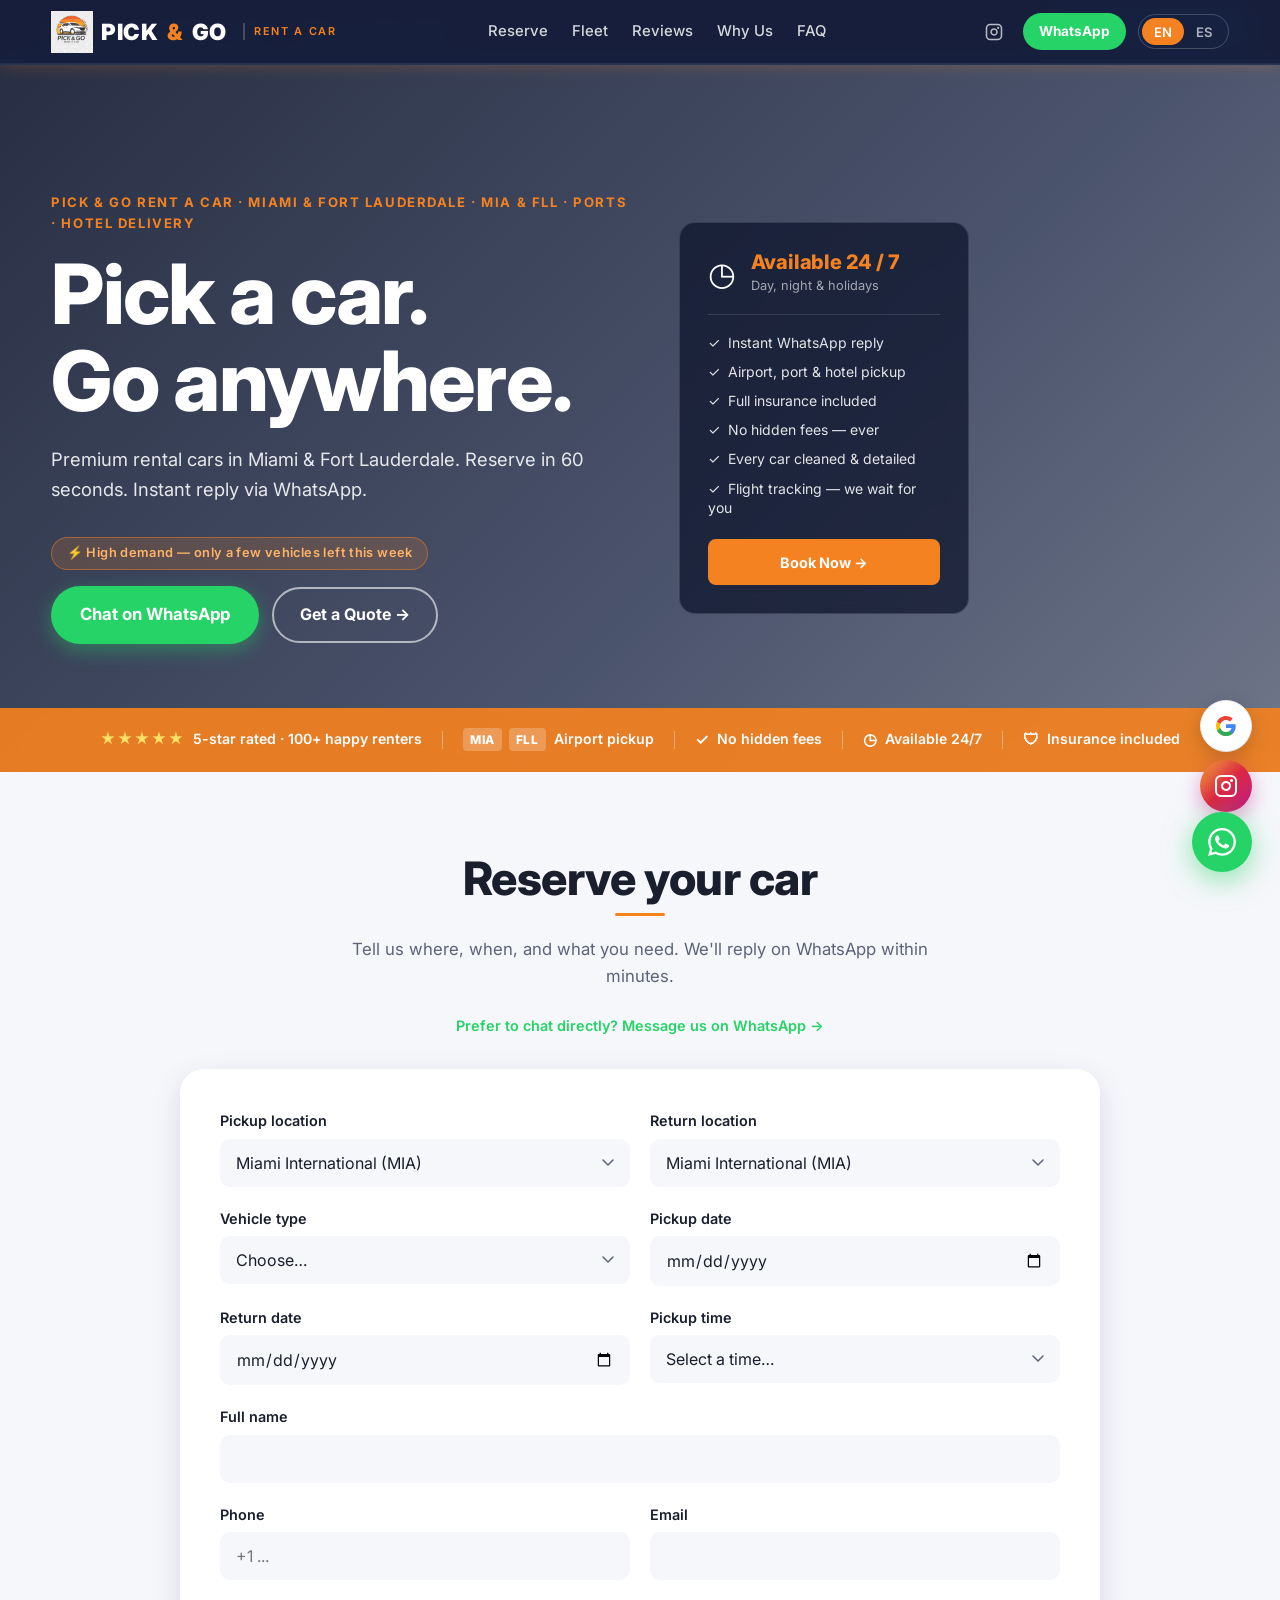
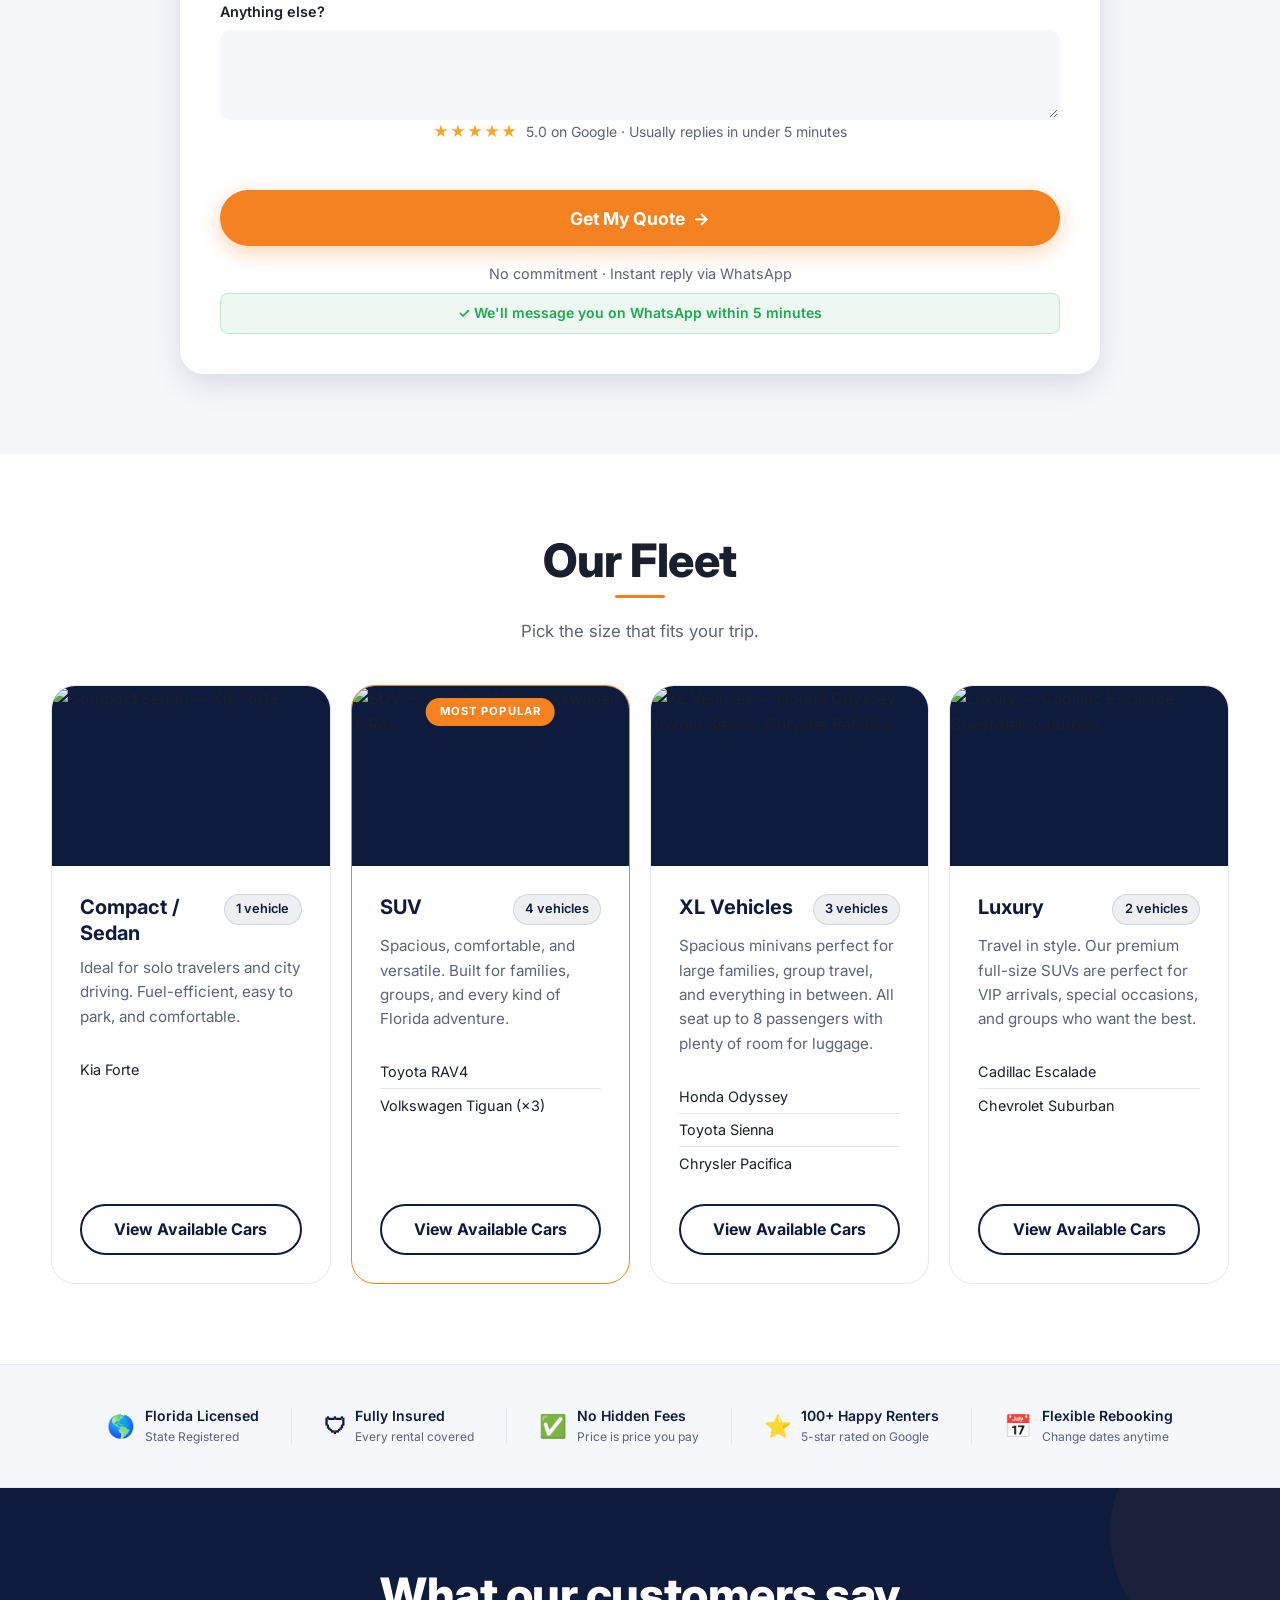
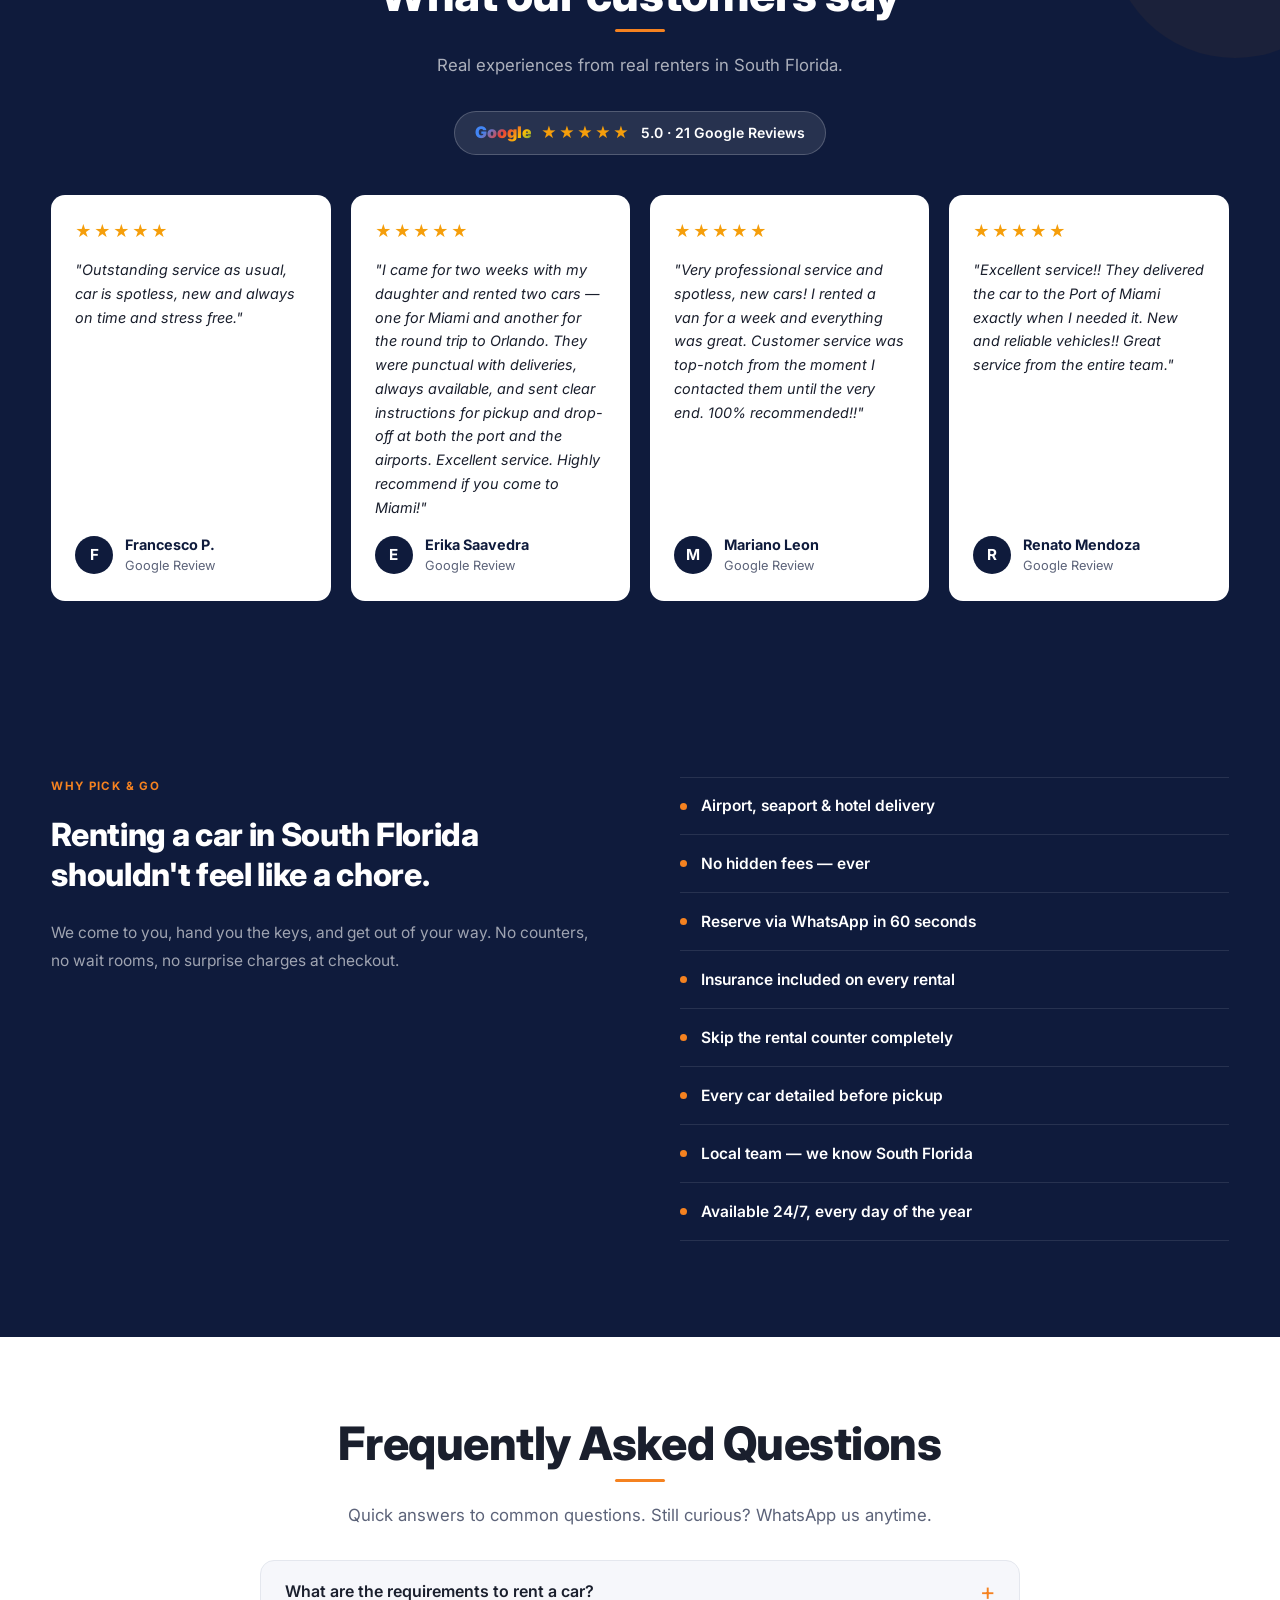
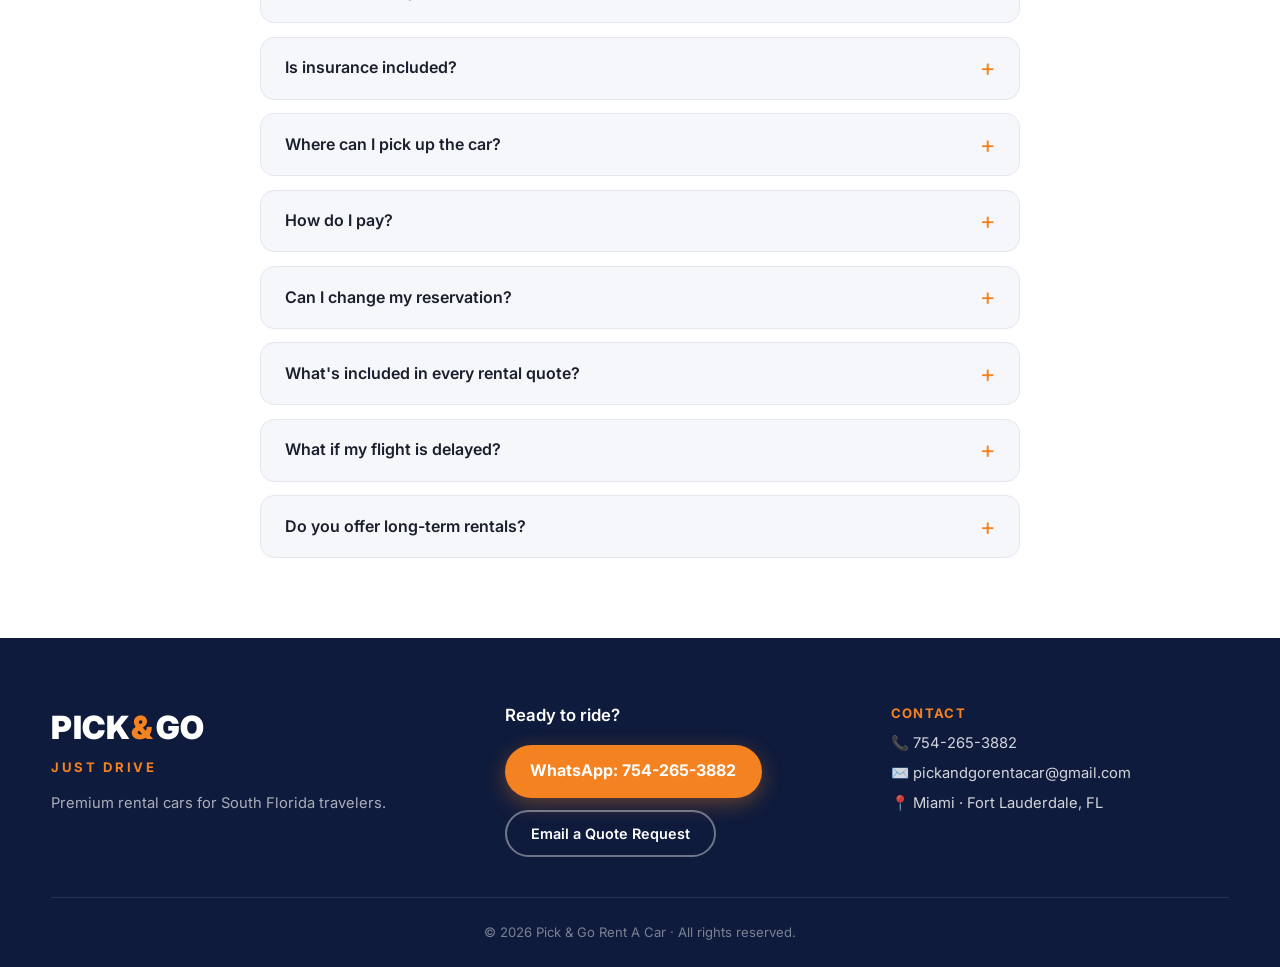
==== commit 0c30c633: "SEO: update review count to 21 (5.0) - Schema aggregateRating reviewCount 4 -> 21 on EN + ES - Googl" ====
--- a/index.html
+++ b/index.html
@@ -82,7 +82,7 @@
         "aggregateRating": {
           "@type": "AggregateRating",
           "ratingValue": "5.0",
-          "reviewCount": "4",
+          "reviewCount": "21",
           "bestRating": "5",
           "worstRating": "1"
         },
@@ -613,7 +613,7 @@
            target="_blank" rel="noopener" aria-label="See our Google Reviews">
           <span class="google-badge-g">Google</span>
           <span class="google-badge-stars">&#9733;&#9733;&#9733;&#9733;&#9733;</span>
-          <span>5.0 &middot; See Our Reviews</span>
+          <span>5.0 &middot; 21 Google Reviews</span>
         </a>
       </div>
       <div class="reviews-grid">
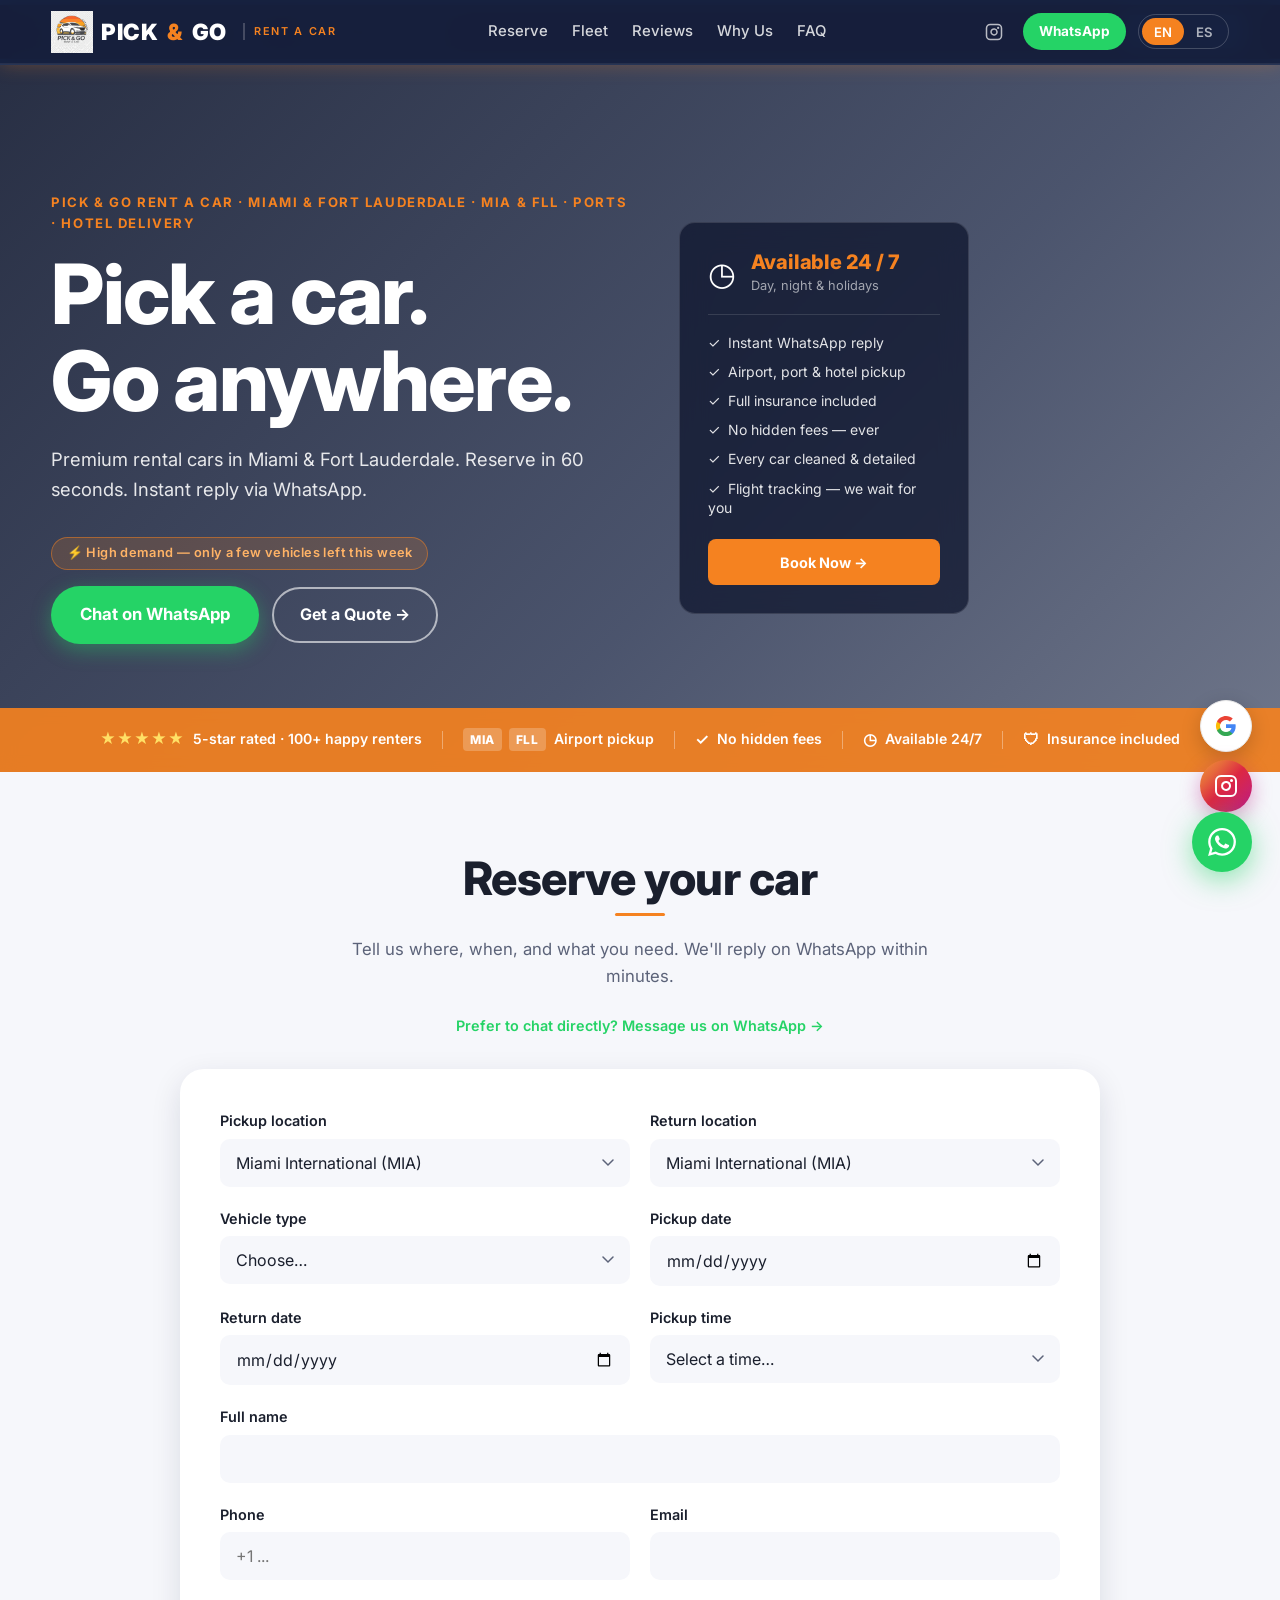
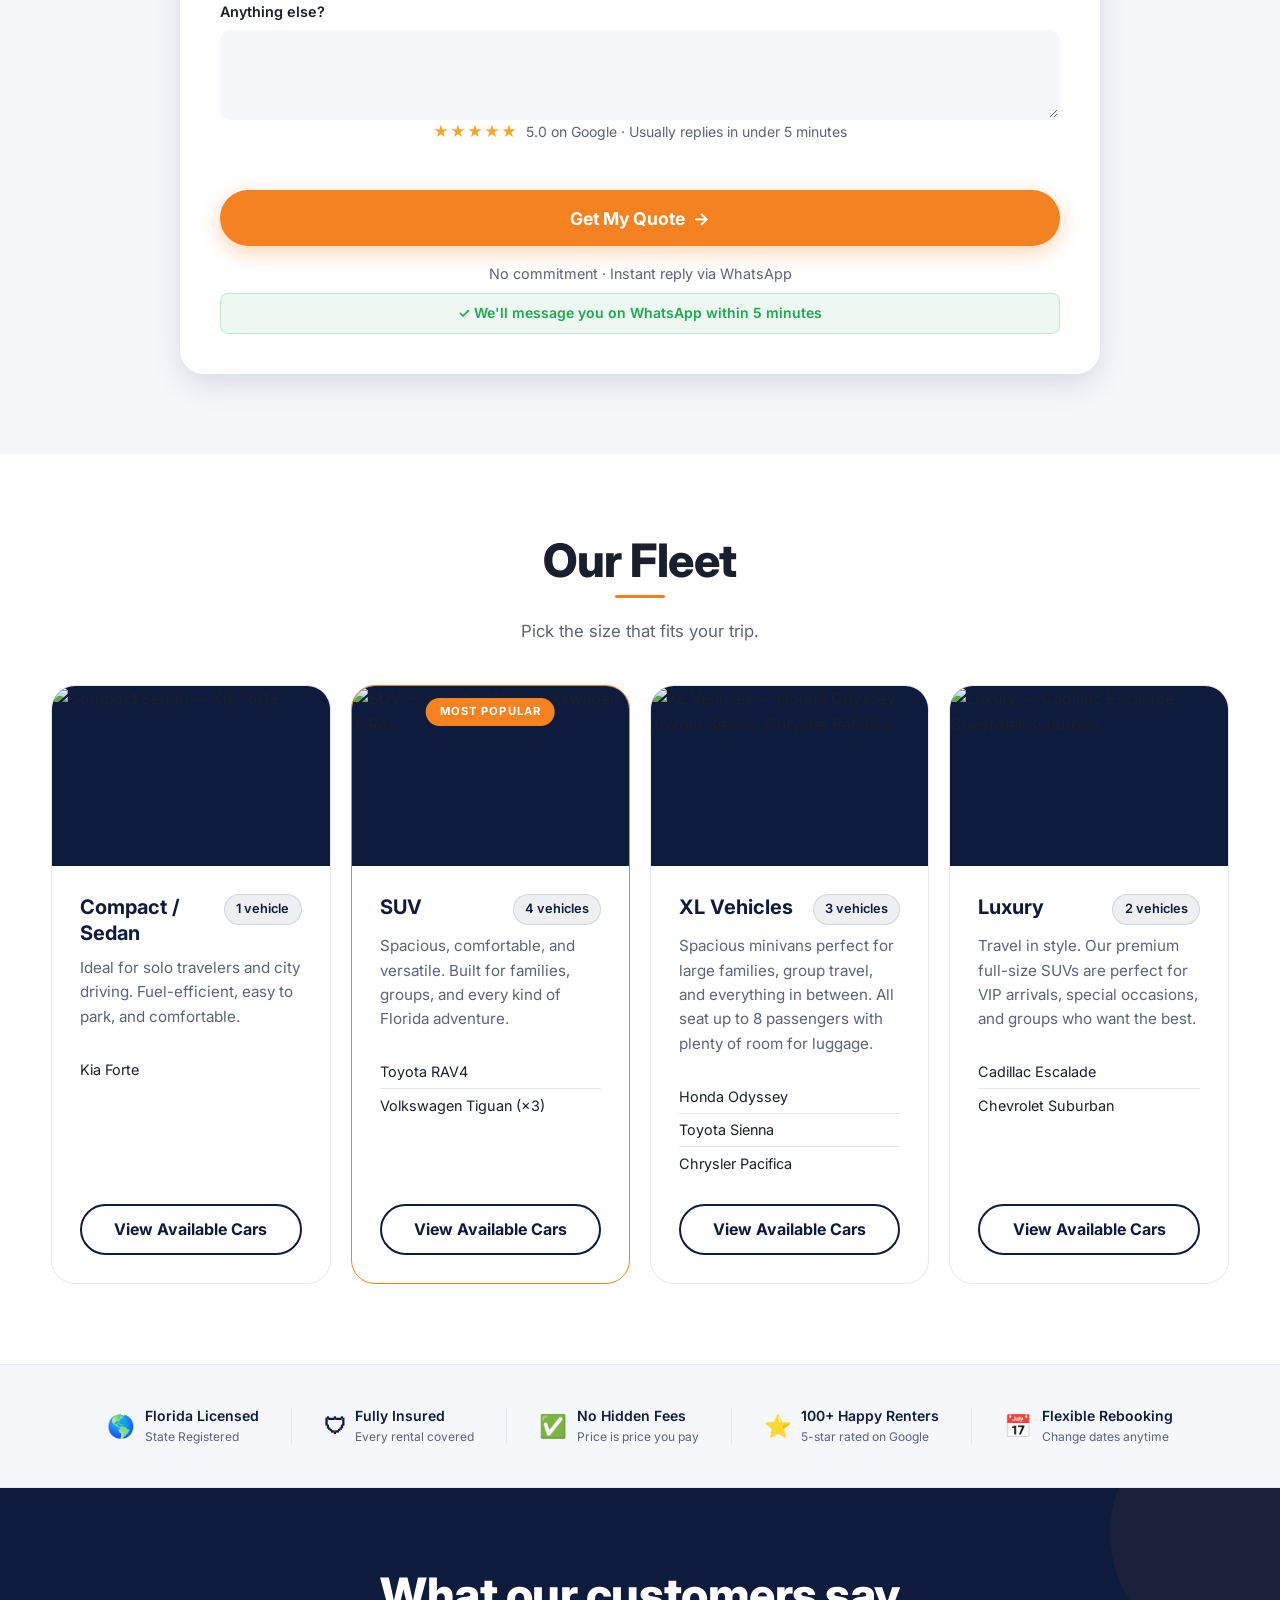
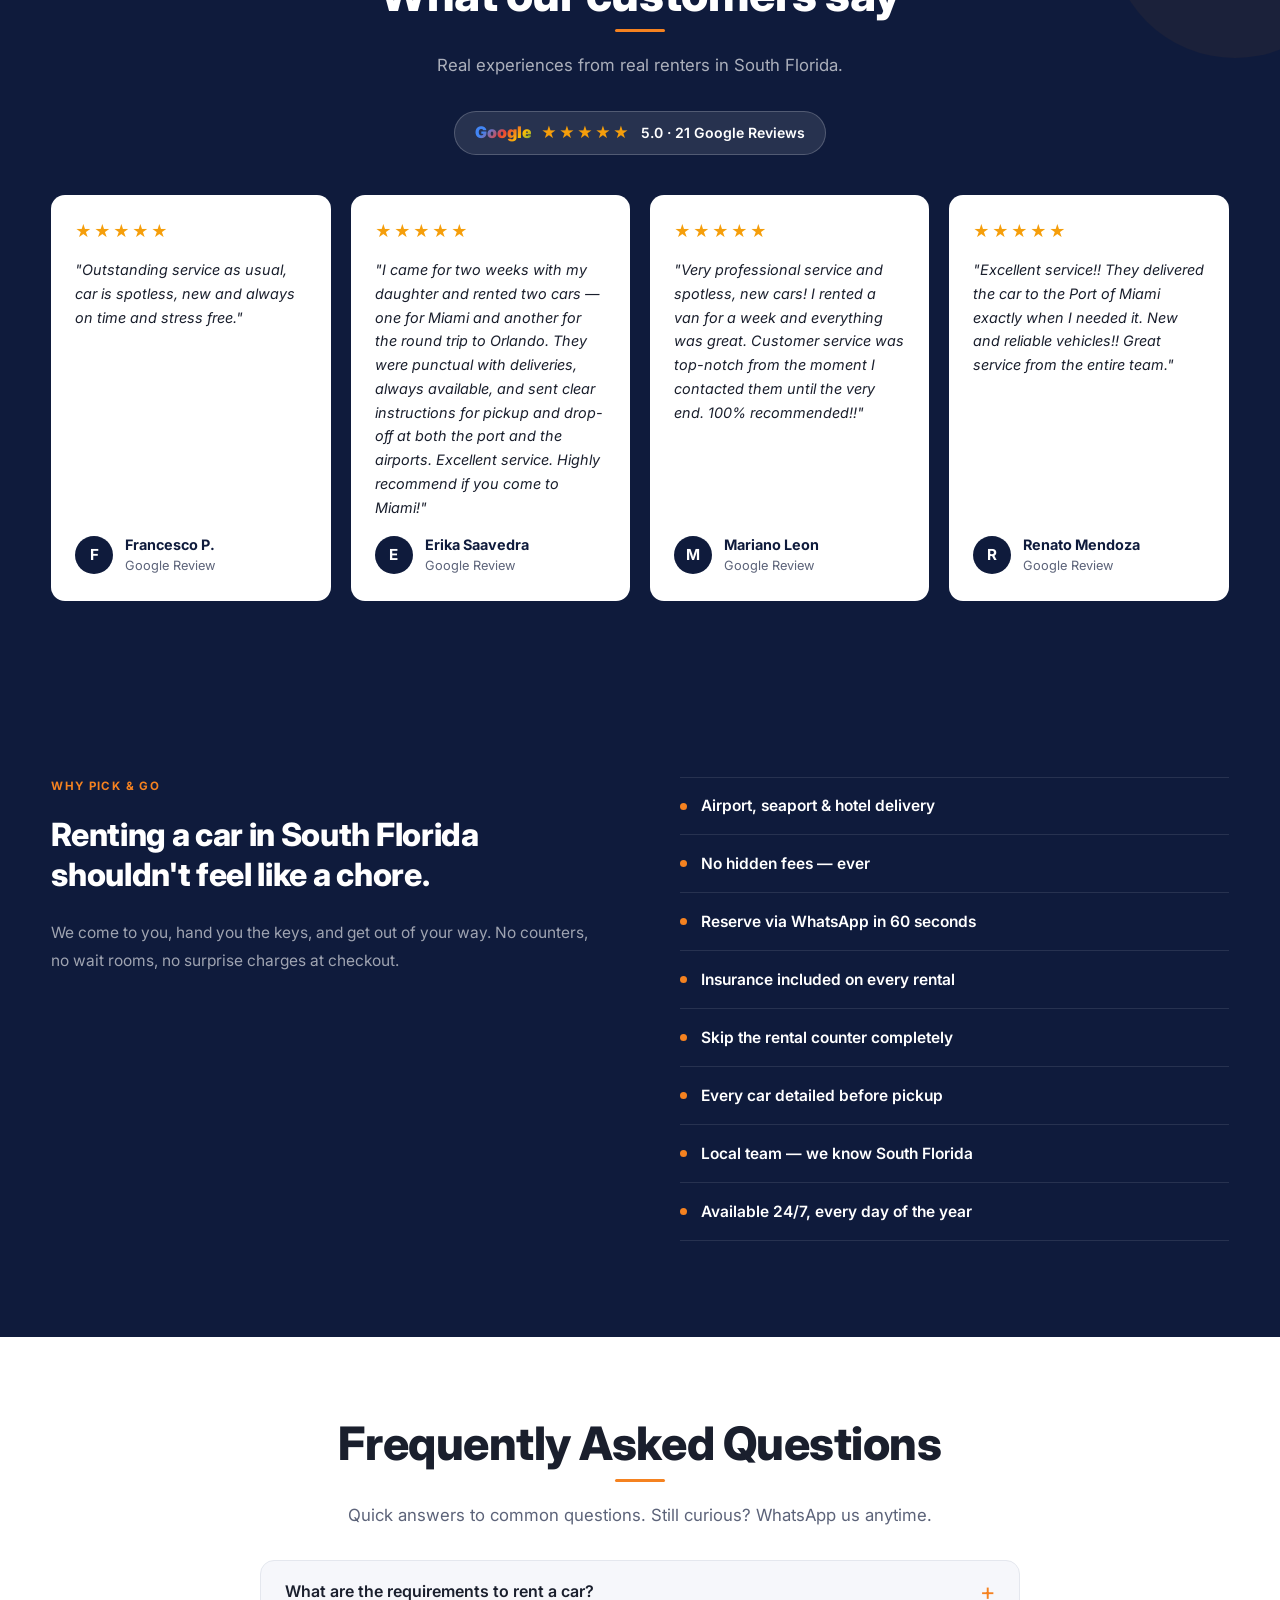
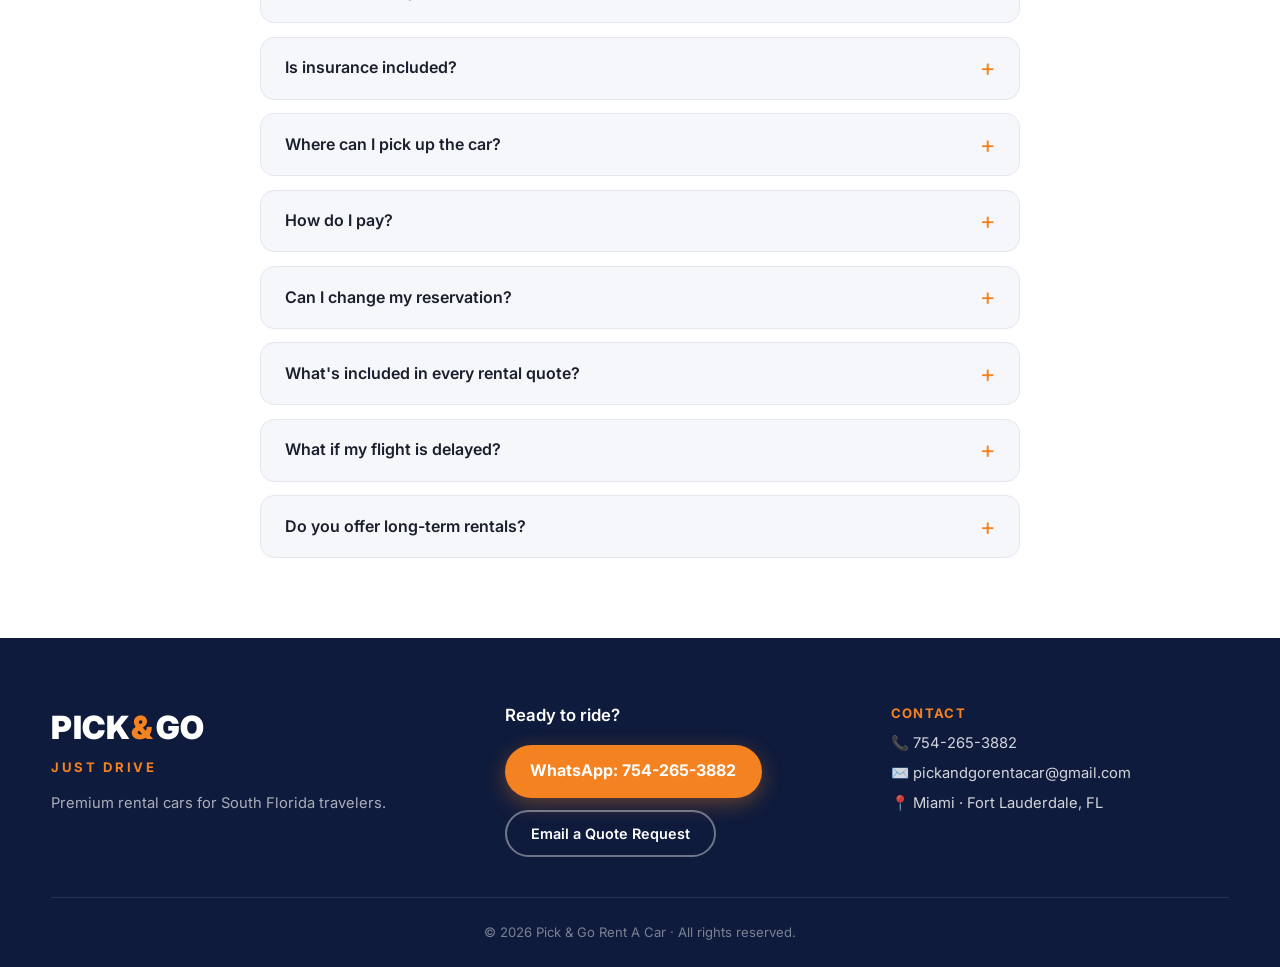
==== commit e91fd45a: "CRO: sticky desktop Book Now opens category picker instead of direct WA link Co-Authored-By: Claude " ====
--- a/index.html
+++ b/index.html
@@ -231,11 +231,9 @@
   <!-- ============ STICKY DESKTOP BOOK BAR ============ -->
   <div class="sticky-book-bar" id="stickyBookBar">
     <span class="sticky-tagline">South Florida's fastest car rental — meet you at the airport</span>
-    <a href="https://wa.me/17542653882?text=Hi%20Pick%20%26%20Go%20%E2%80%94%20I%27d%20like%20to%20rent%20a%20car."
-       class="btn-sticky-wa" target="_blank" rel="noopener">
-      <svg width="16" height="16" viewBox="0 0 24 24" fill="currentColor"><path d="M17.472 14.382c-.297-.149-1.758-.867-2.03-.967-.273-.099-.471-.148-.67.15-.197.297-.767.966-.94 1.164-.173.199-.347.223-.644.075-.297-.15-1.255-.463-2.39-1.475-.883-.788-1.48-1.761-1.653-2.059-.173-.297-.018-.458.13-.606.134-.133.298-.347.446-.52.149-.174.198-.298.298-.497.099-.198.05-.371-.025-.52-.075-.149-.669-1.612-.916-2.207-.242-.579-.487-.5-.669-.51-.173-.008-.371-.01-.57-.01-.198 0-.52.074-.792.372-.272.297-1.04 1.016-1.04 2.479 0 1.462 1.065 2.875 1.213 3.074.149.198 2.096 3.2 5.077 4.487.709.306 1.262.489 1.694.625.712.227 1.36.195 1.871.118.571-.085 1.758-.719 2.006-1.413.248-.694.248-1.289.173-1.413-.074-.124-.272-.198-.57-.347m-5.421 7.403h-.004a9.87 9.87 0 01-5.031-1.378l-.361-.214-3.741.982.998-3.648-.235-.374a9.86 9.86 0 01-1.51-5.26c.001-5.45 4.436-9.884 9.888-9.884 2.64 0 5.122 1.03 6.988 2.898a9.825 9.825 0 012.893 6.994c-.003 5.45-4.437 9.884-9.885 9.884m8.413-18.297A11.815 11.815 0 0012.05 0C5.495 0 .16 5.335.157 11.892c0 2.096.547 4.142 1.588 5.945L.057 24l6.305-1.654a11.882 11.882 0 005.683 1.448h.005c6.554 0 11.89-5.335 11.893-11.893a11.821 11.821 0 00-3.48-8.413Z"/></svg>
-      Book on WhatsApp
-    </a>
+    <button type="button" class="btn-sticky-wa" id="stickyBookNowBtn">
+      Book Now &rarr;
+    </button>
   </div>
 
   <!-- ============ MOBILE NAV DRAWER ============ -->
--- a/styles.css
+++ b/styles.css
@@ -1701,6 +1701,9 @@
   color: var(--orange-dark);
   padding: 0.5rem 1.35rem;
   border-radius: 999px;
+  border: none;
+  cursor: pointer;
+  font-family: inherit;
   font-weight: 700;
   font-size: 0.9rem;
   white-space: nowrap;
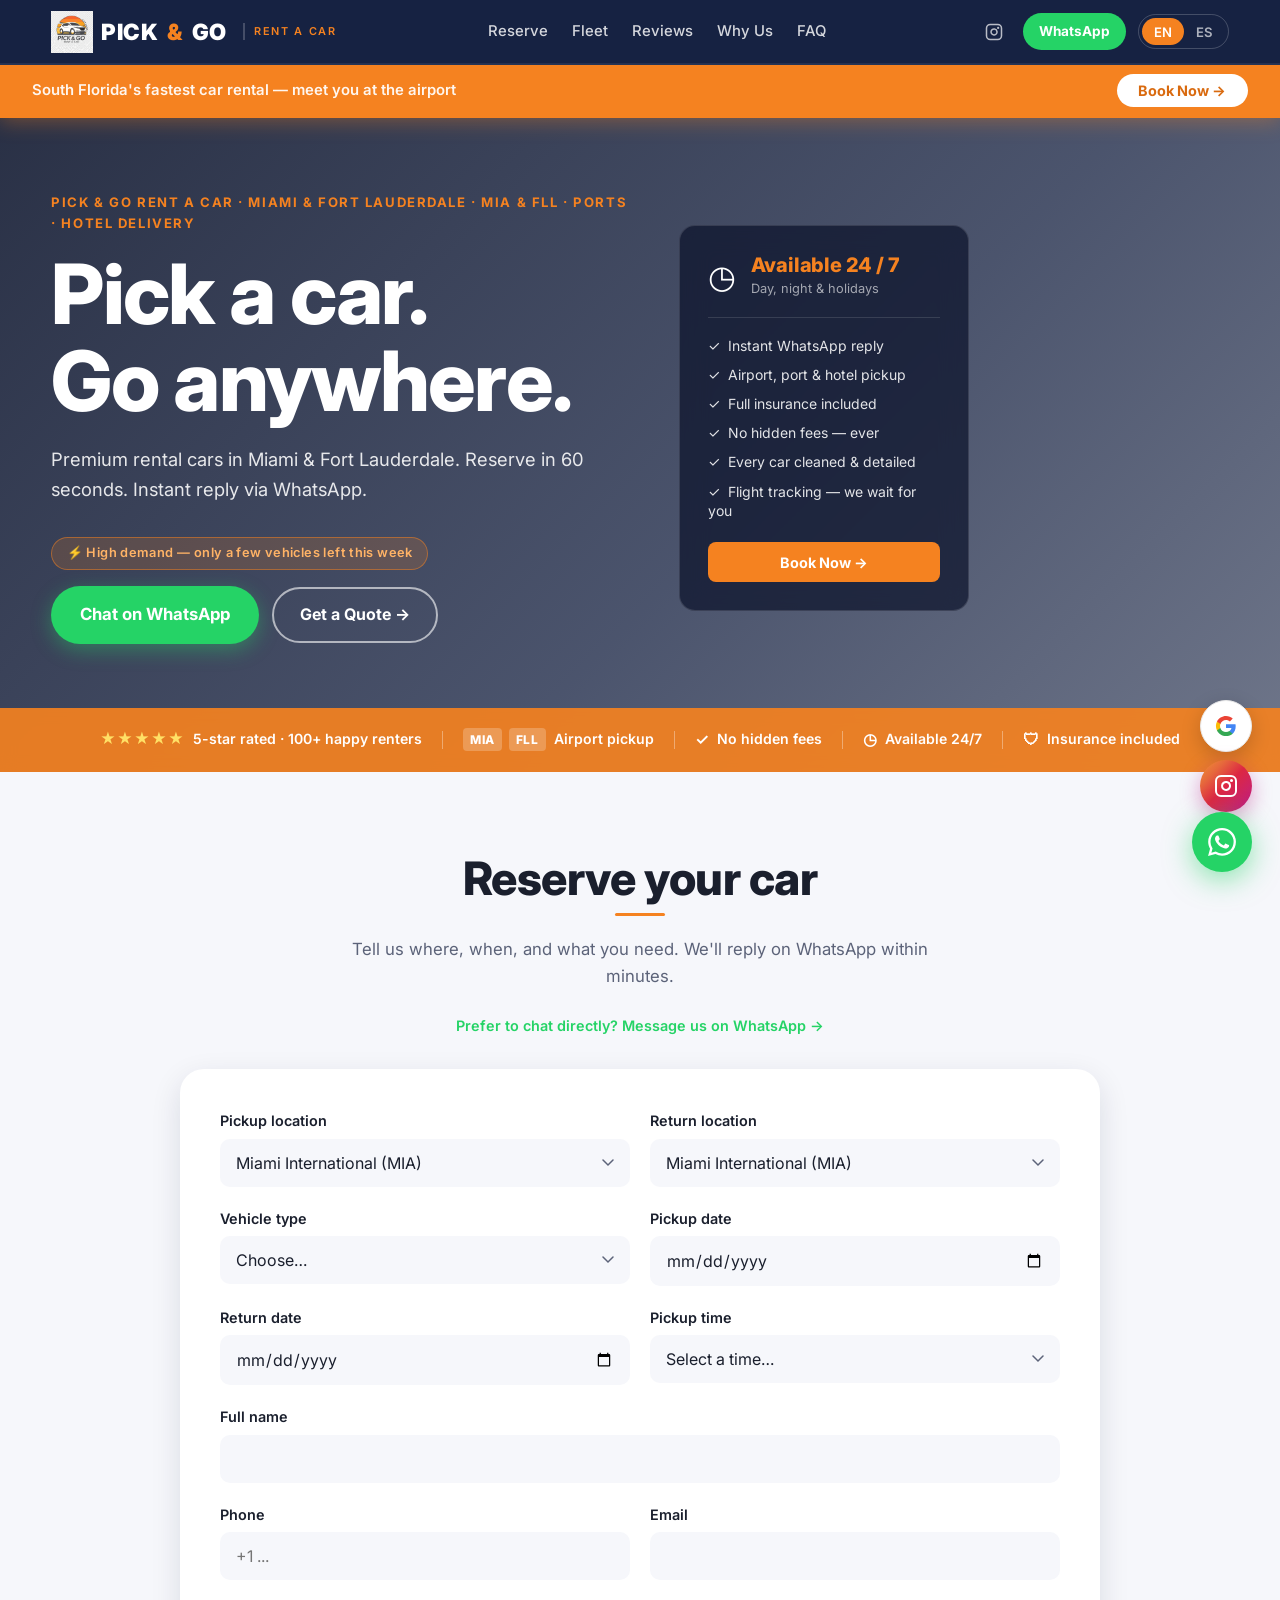
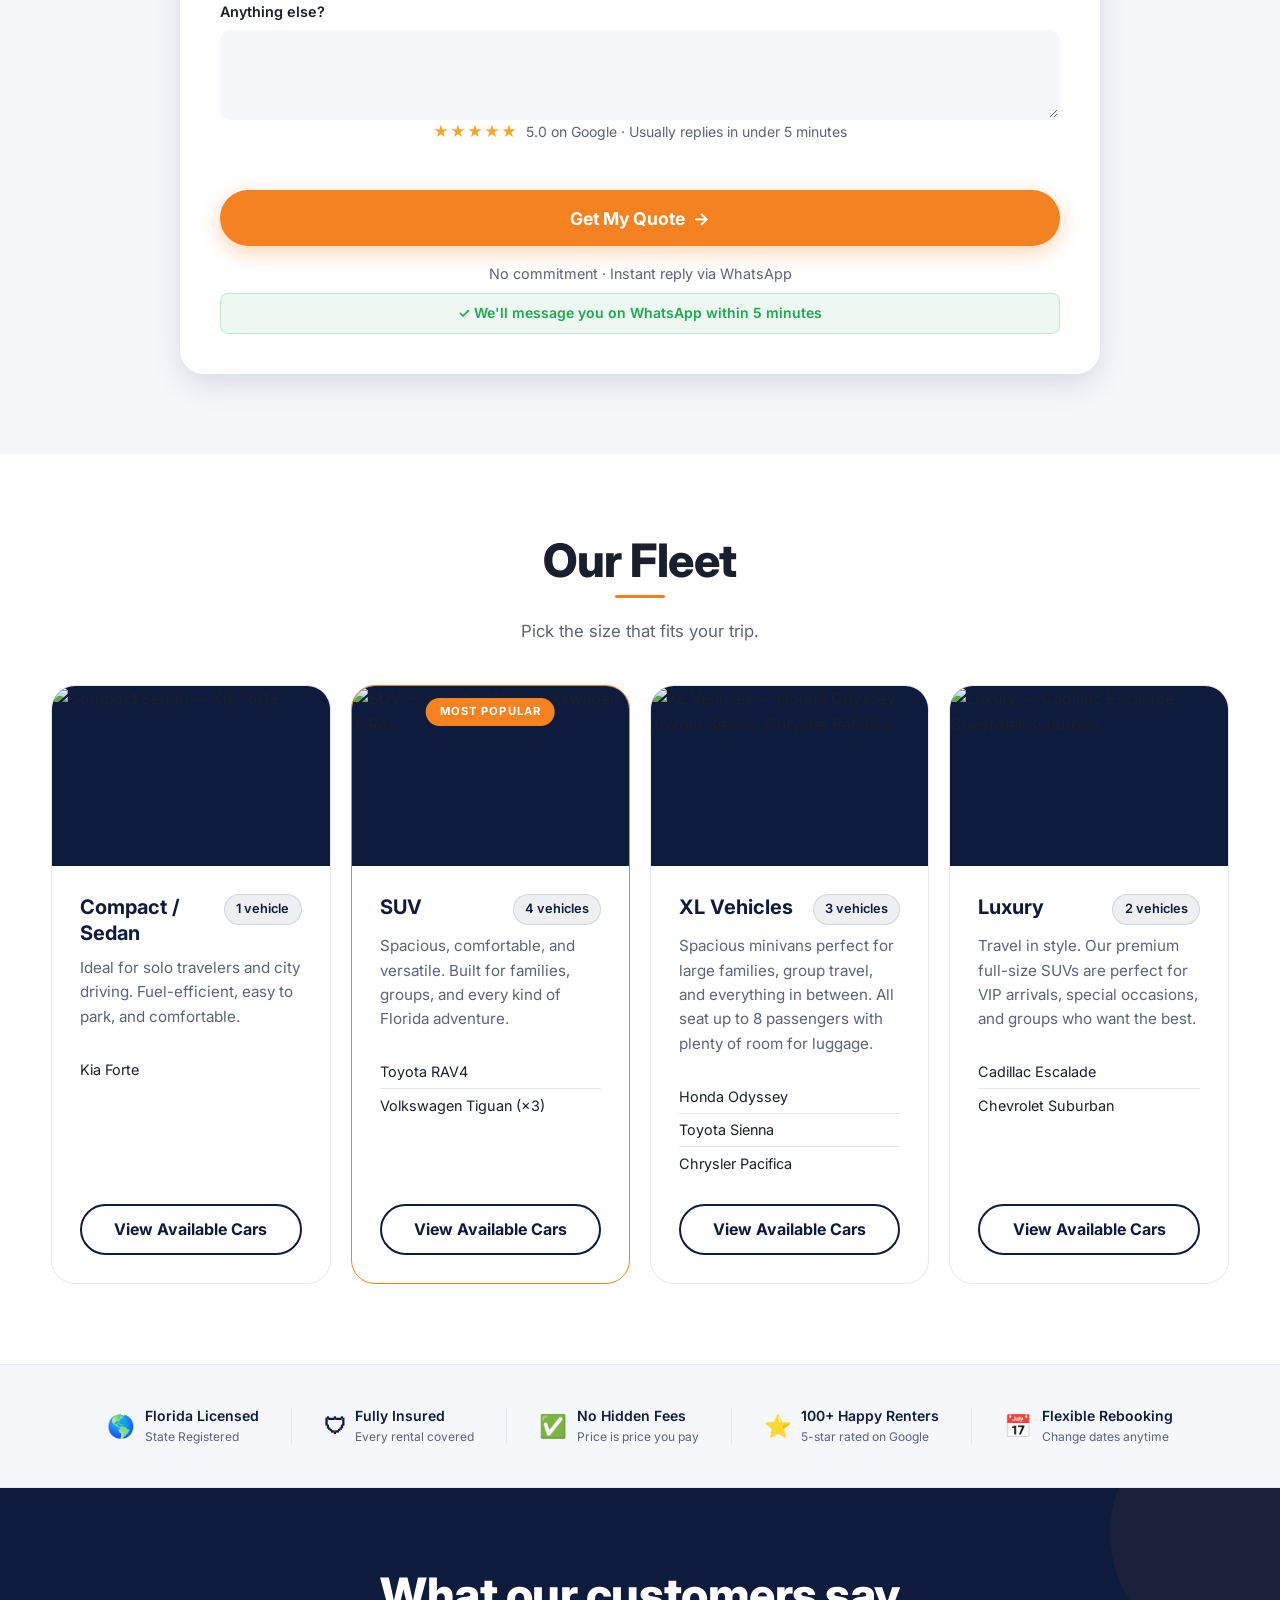
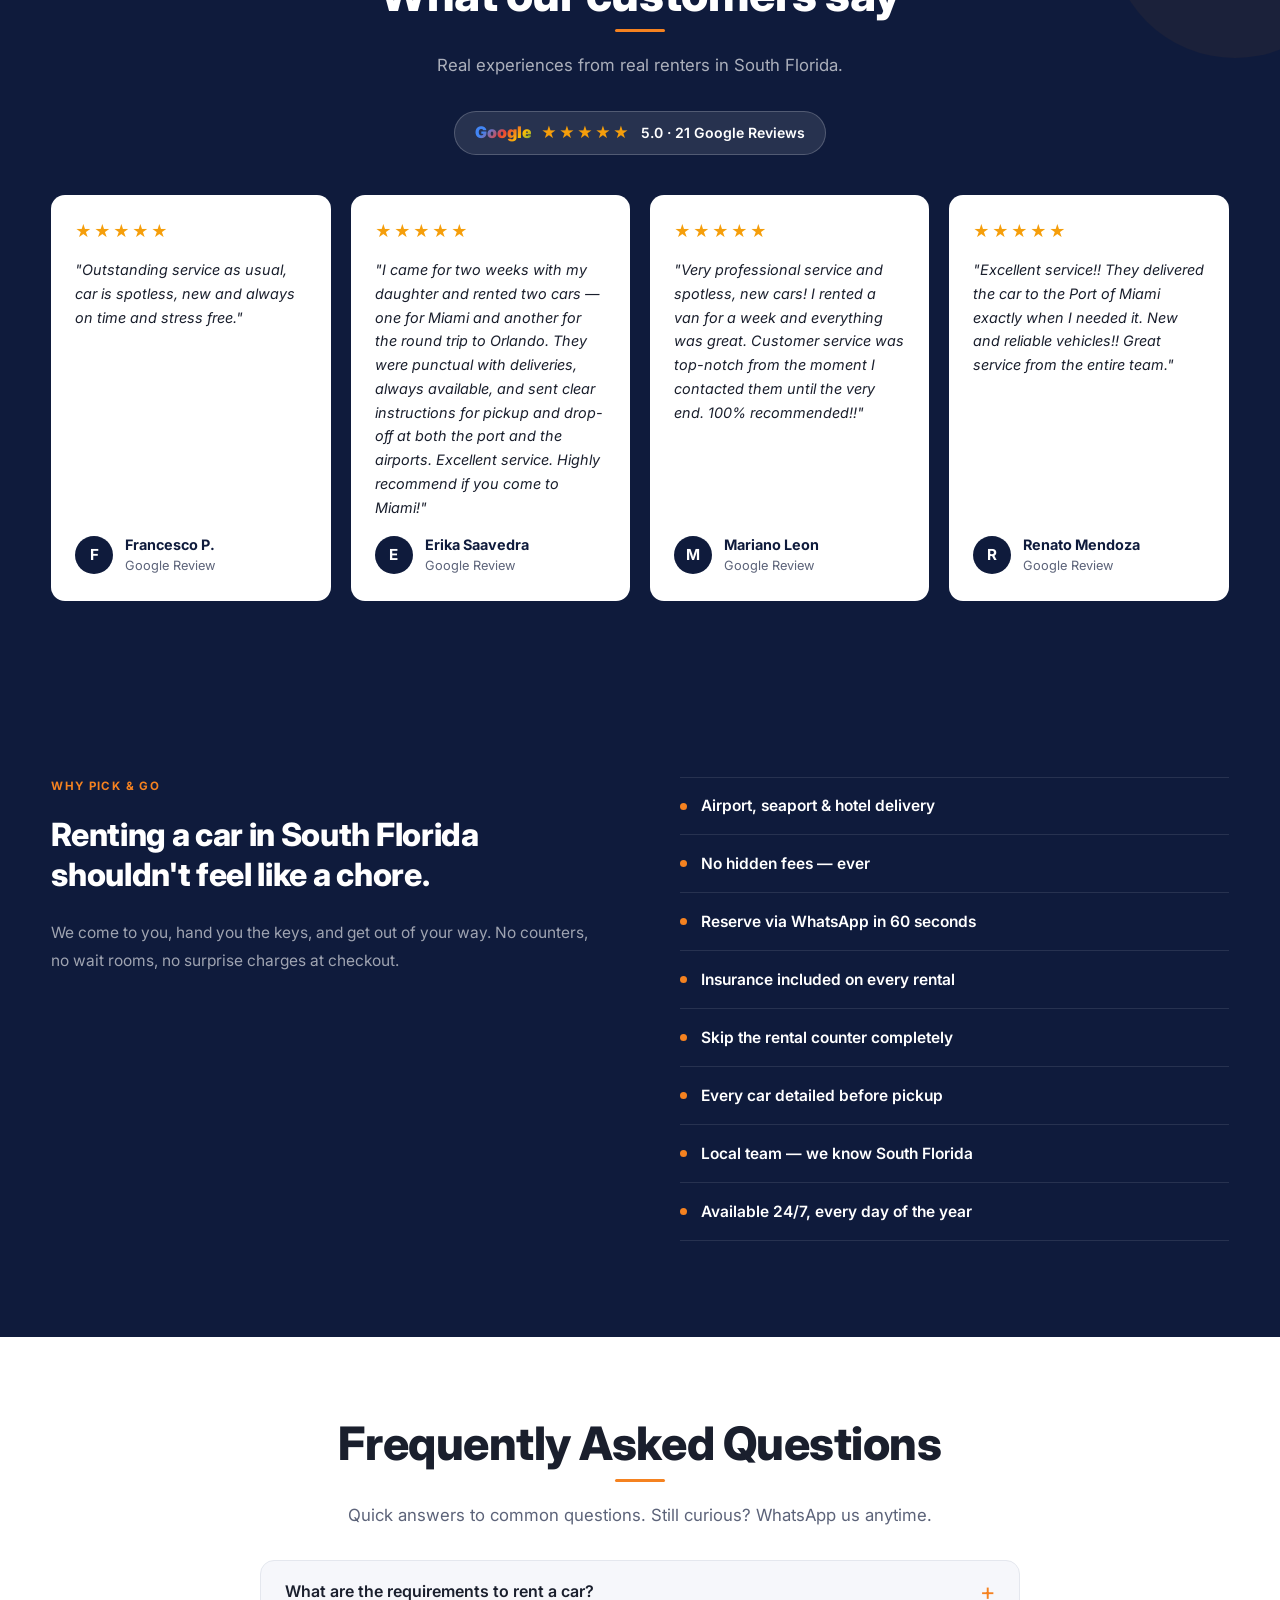
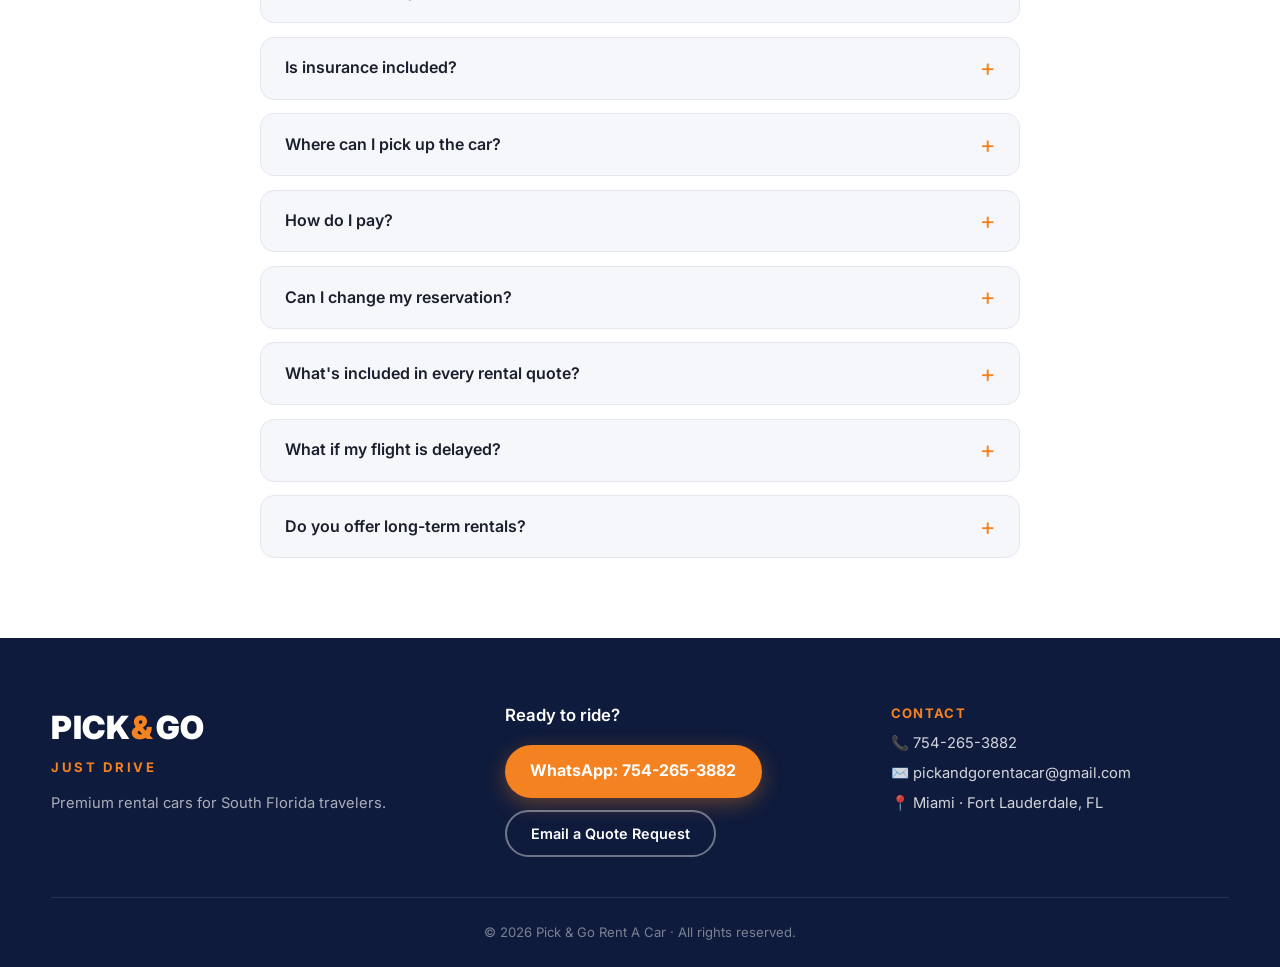
==== commit 9f0b337e: "CRO: hero Book Now button opens category picker (EN + ES) Co-Authored-By: Claude Sonnet 4.6 <noreply" ====
--- a/index.html
+++ b/index.html
@@ -289,10 +289,9 @@
           <li>&#10003;&nbsp; Every car cleaned &amp; detailed</li>
           <li>&#10003;&nbsp; Flight tracking — we wait for you</li>
         </ul>
-        <a href="https://wa.me/17542653882?text=Hi%20Pick%20%26%20Go%20%E2%80%94%20I%27d%20like%20to%20rent%20a%20car."
-           class="hf-cta" target="_blank" rel="noopener">
+        <button type="button" class="hf-cta" id="heroBookNowBtn">
           Book Now &rarr;
-        </a>
+        </button>
       </div>
     </div>
 
--- a/styles.css
+++ b/styles.css
@@ -415,13 +415,17 @@
 
 .hf-cta {
   display: block;
+  width: 100%;
   text-align: center;
   background: var(--orange);
   color: var(--white);
+  font-family: inherit;
   font-weight: 700;
   font-size: 0.9rem;
   padding: 0.7rem 1rem;
   border-radius: 8px;
+  border: none;
+  cursor: pointer;
   text-decoration: none;
   transition: background 0.2s ease;
   margin-top: 0.25rem;
